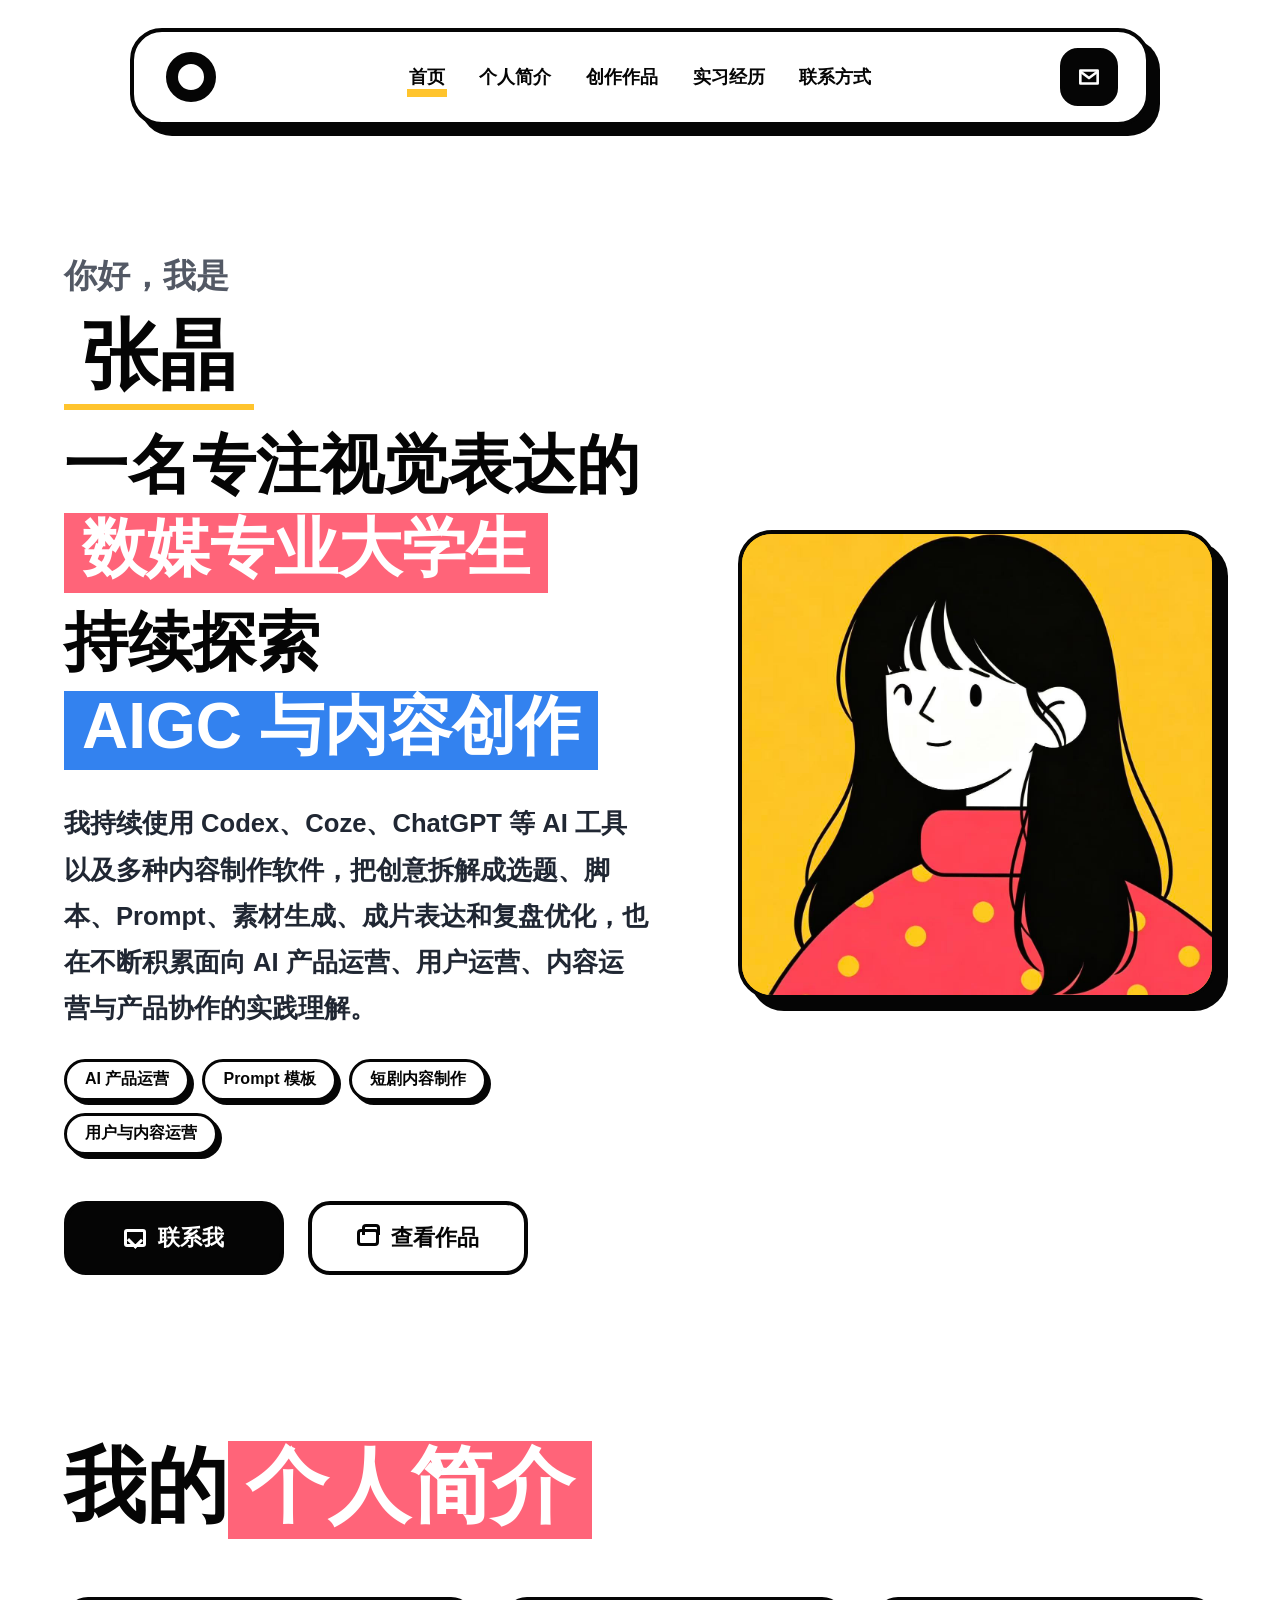
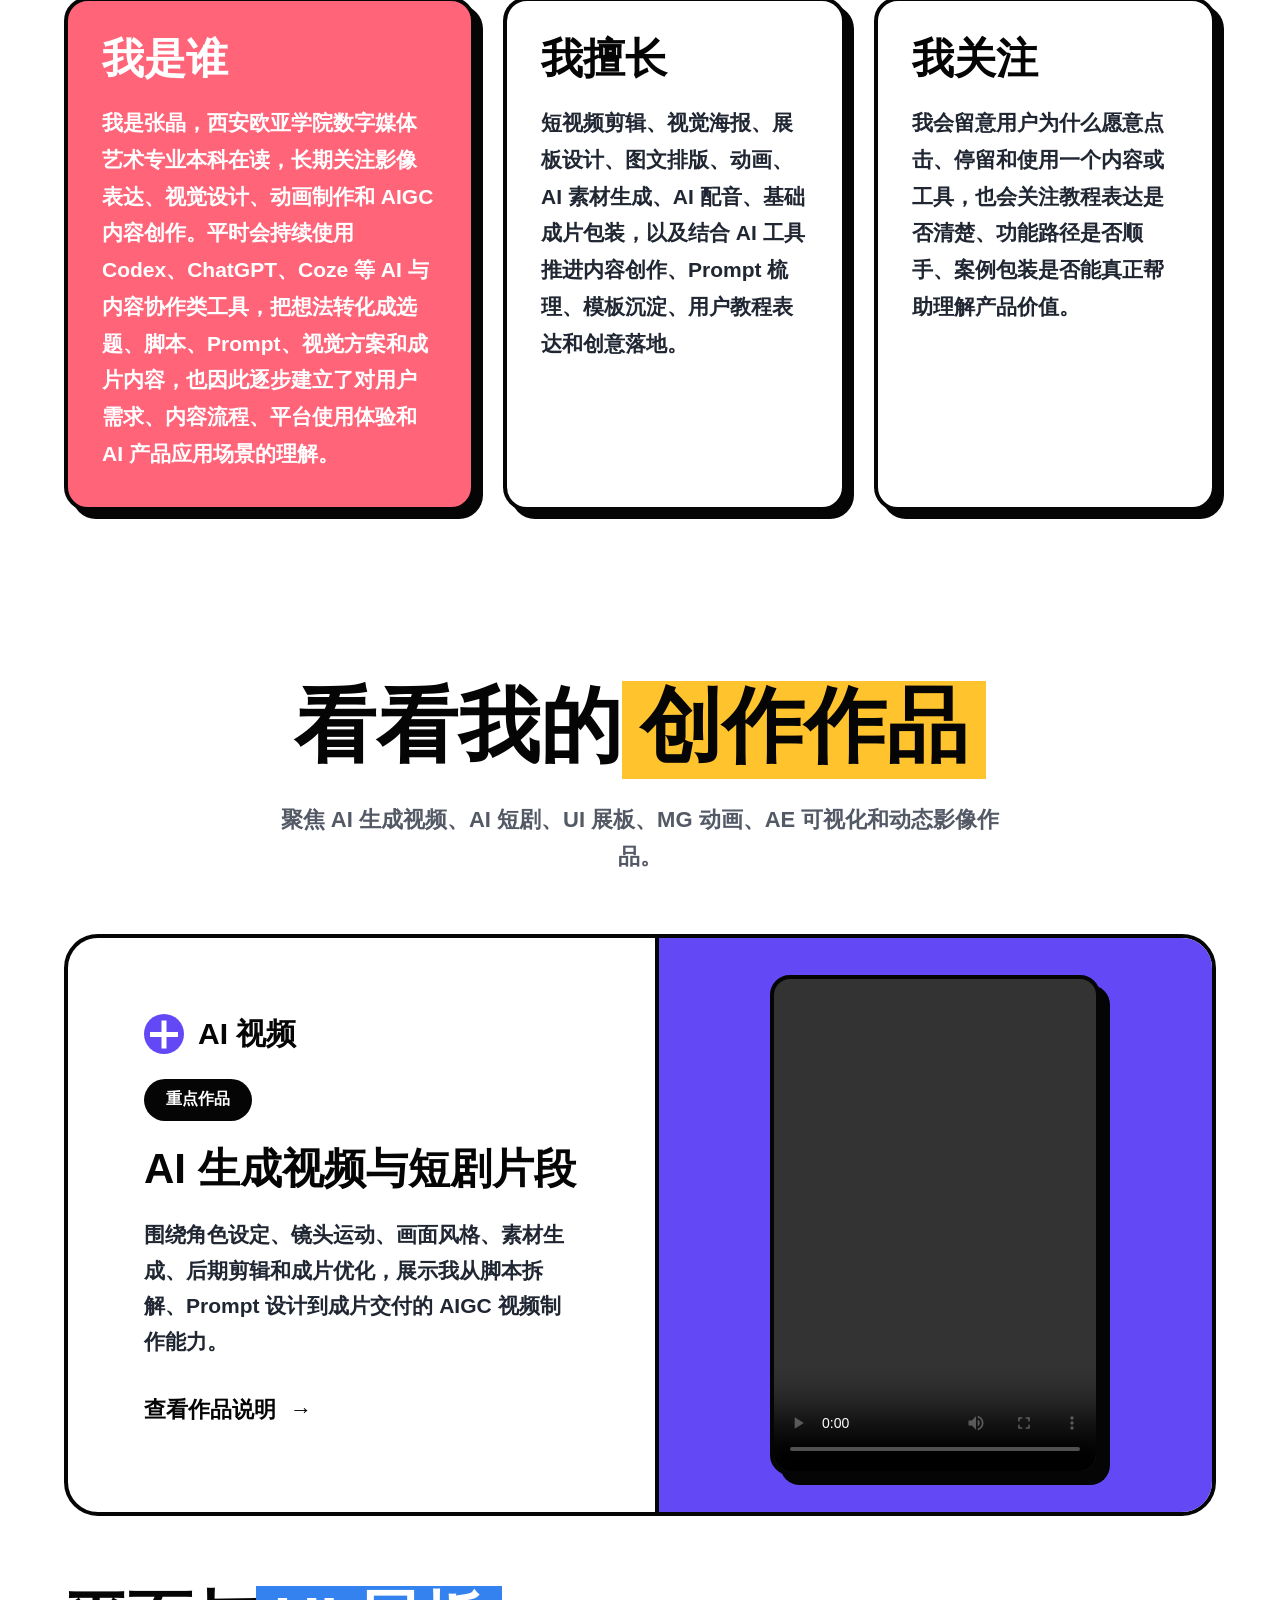
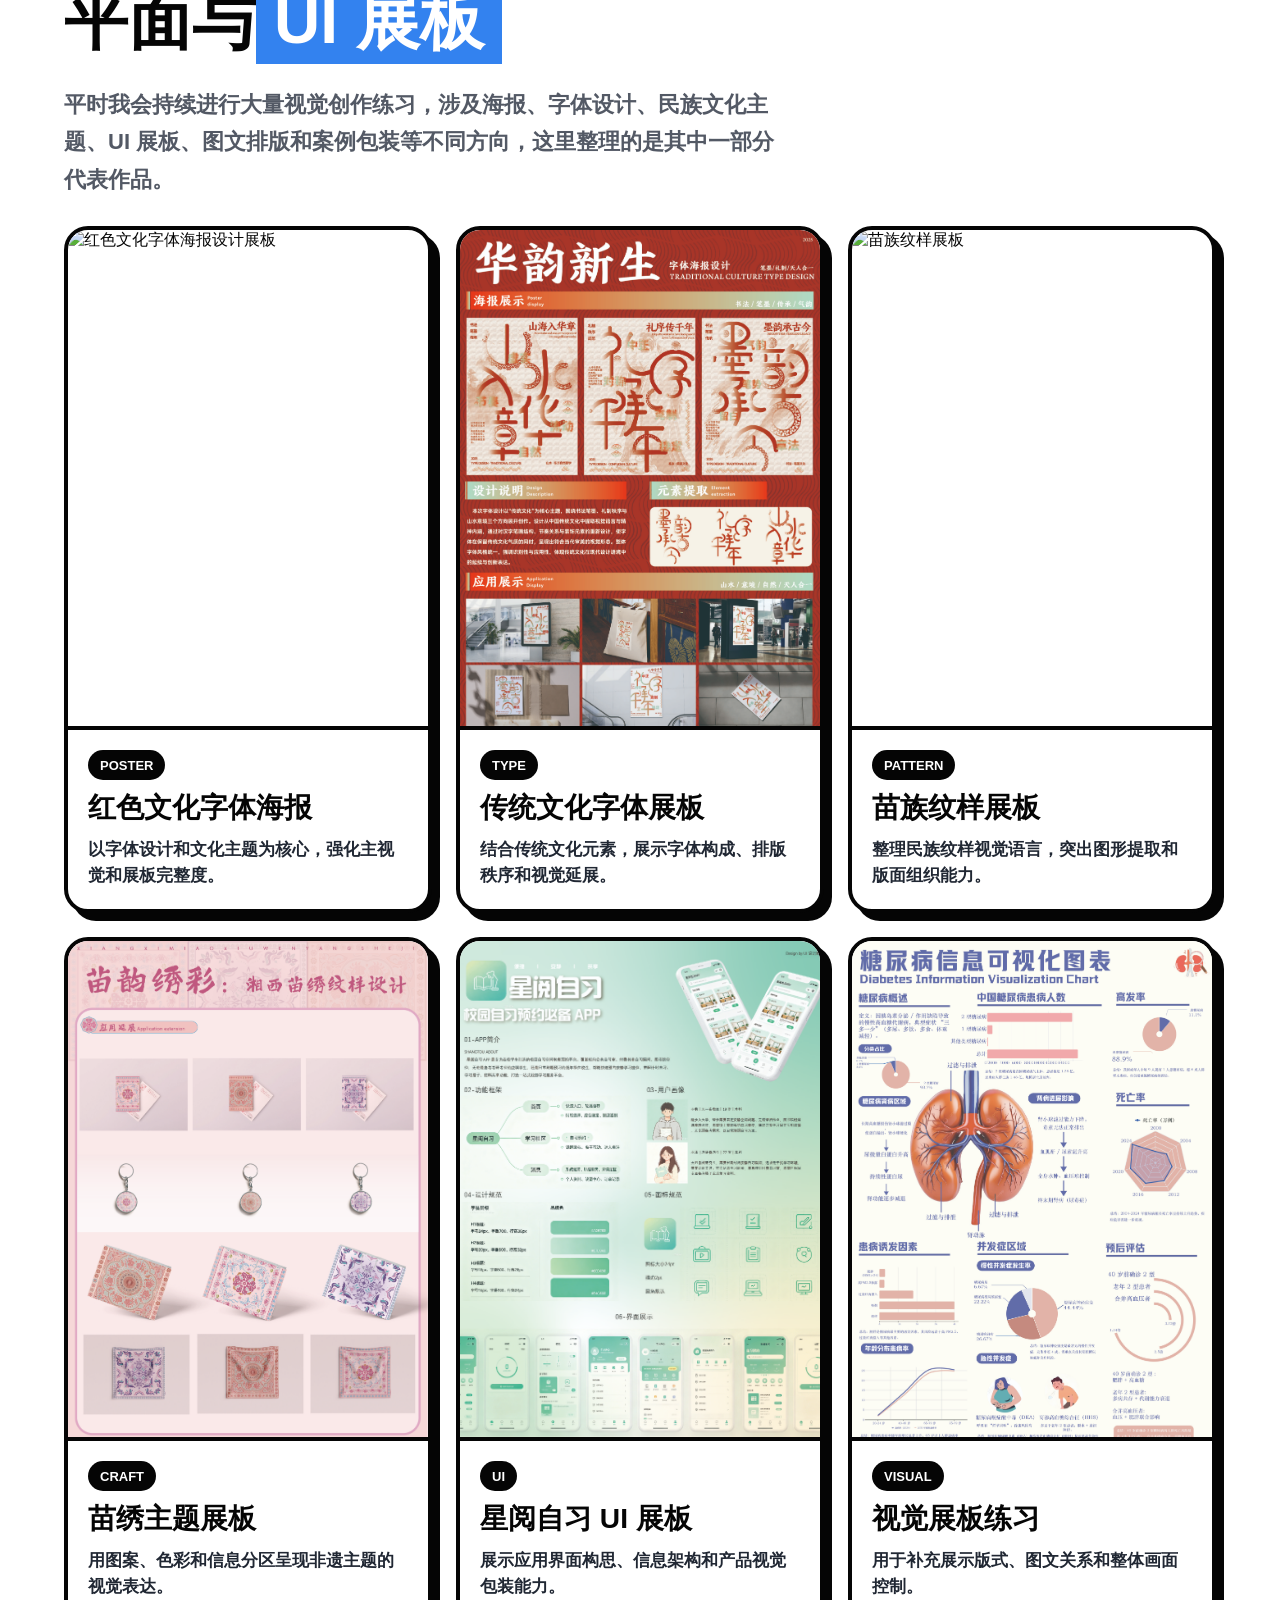
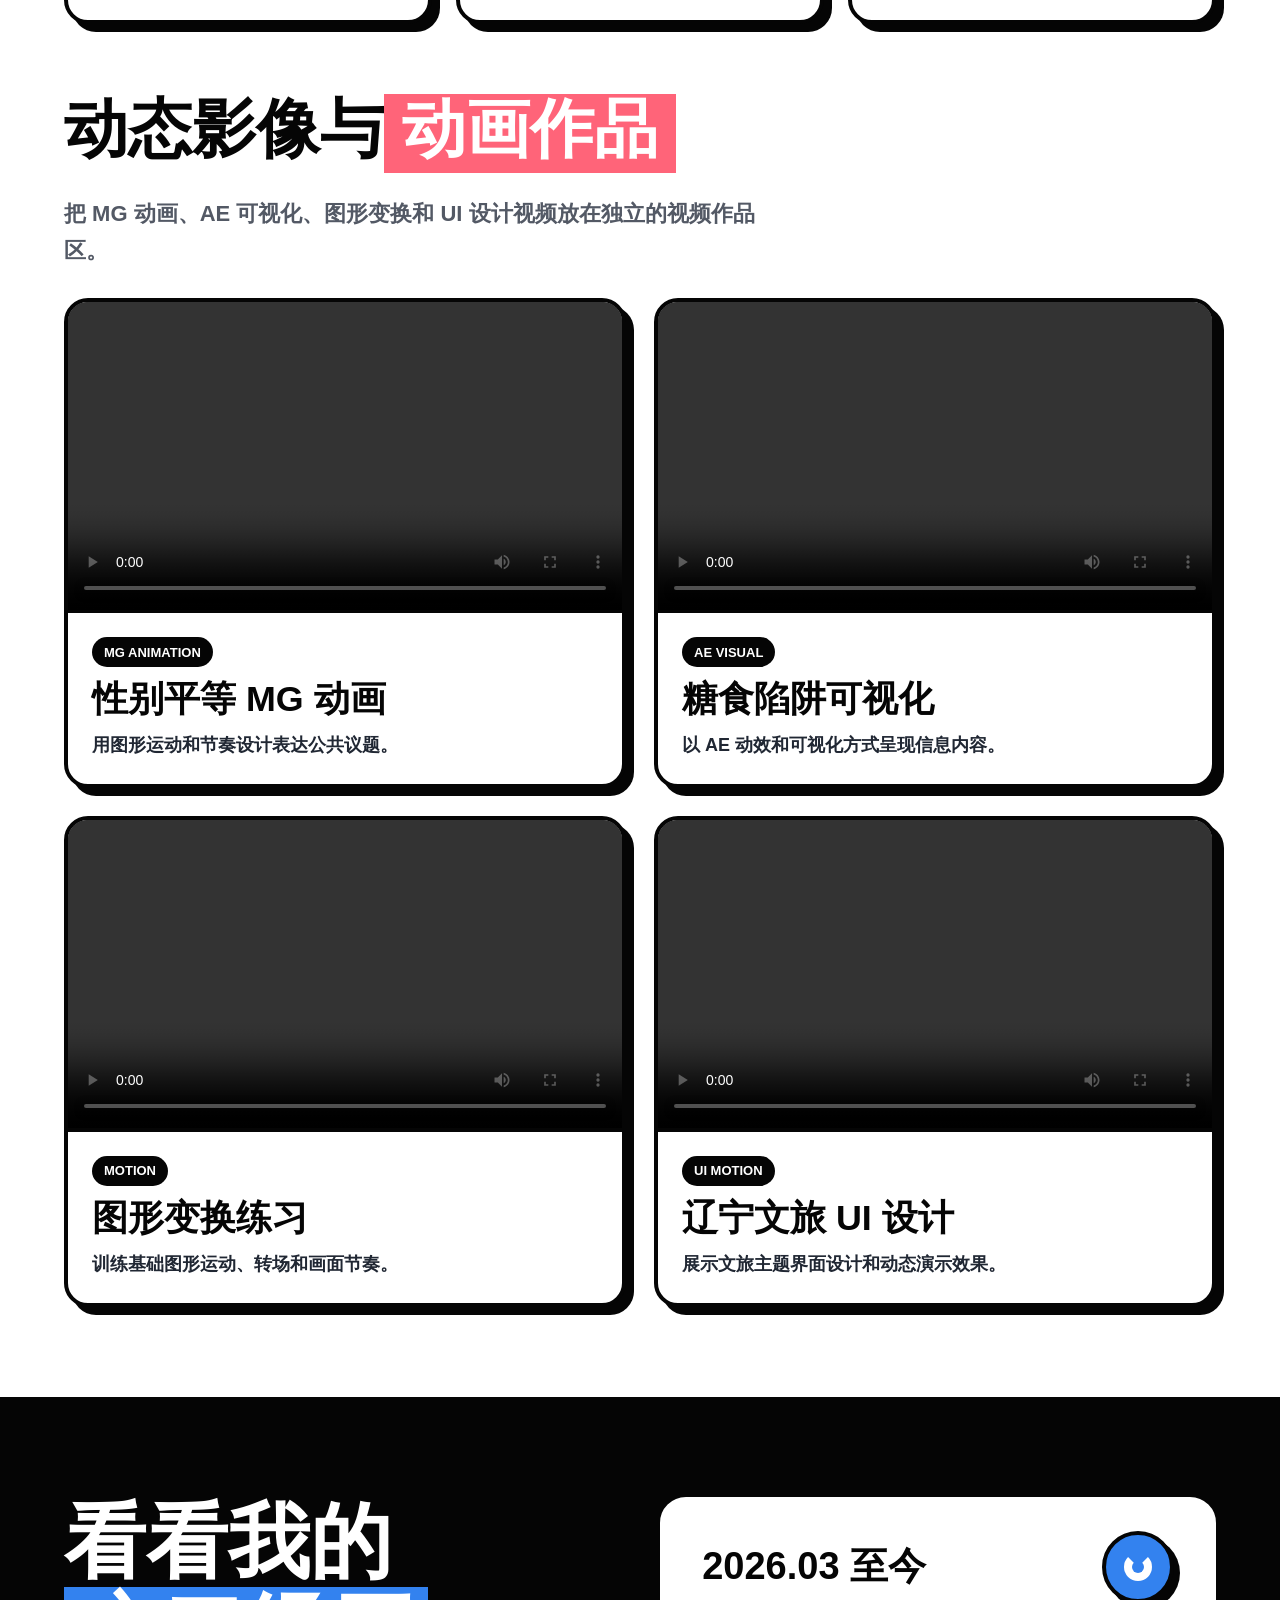
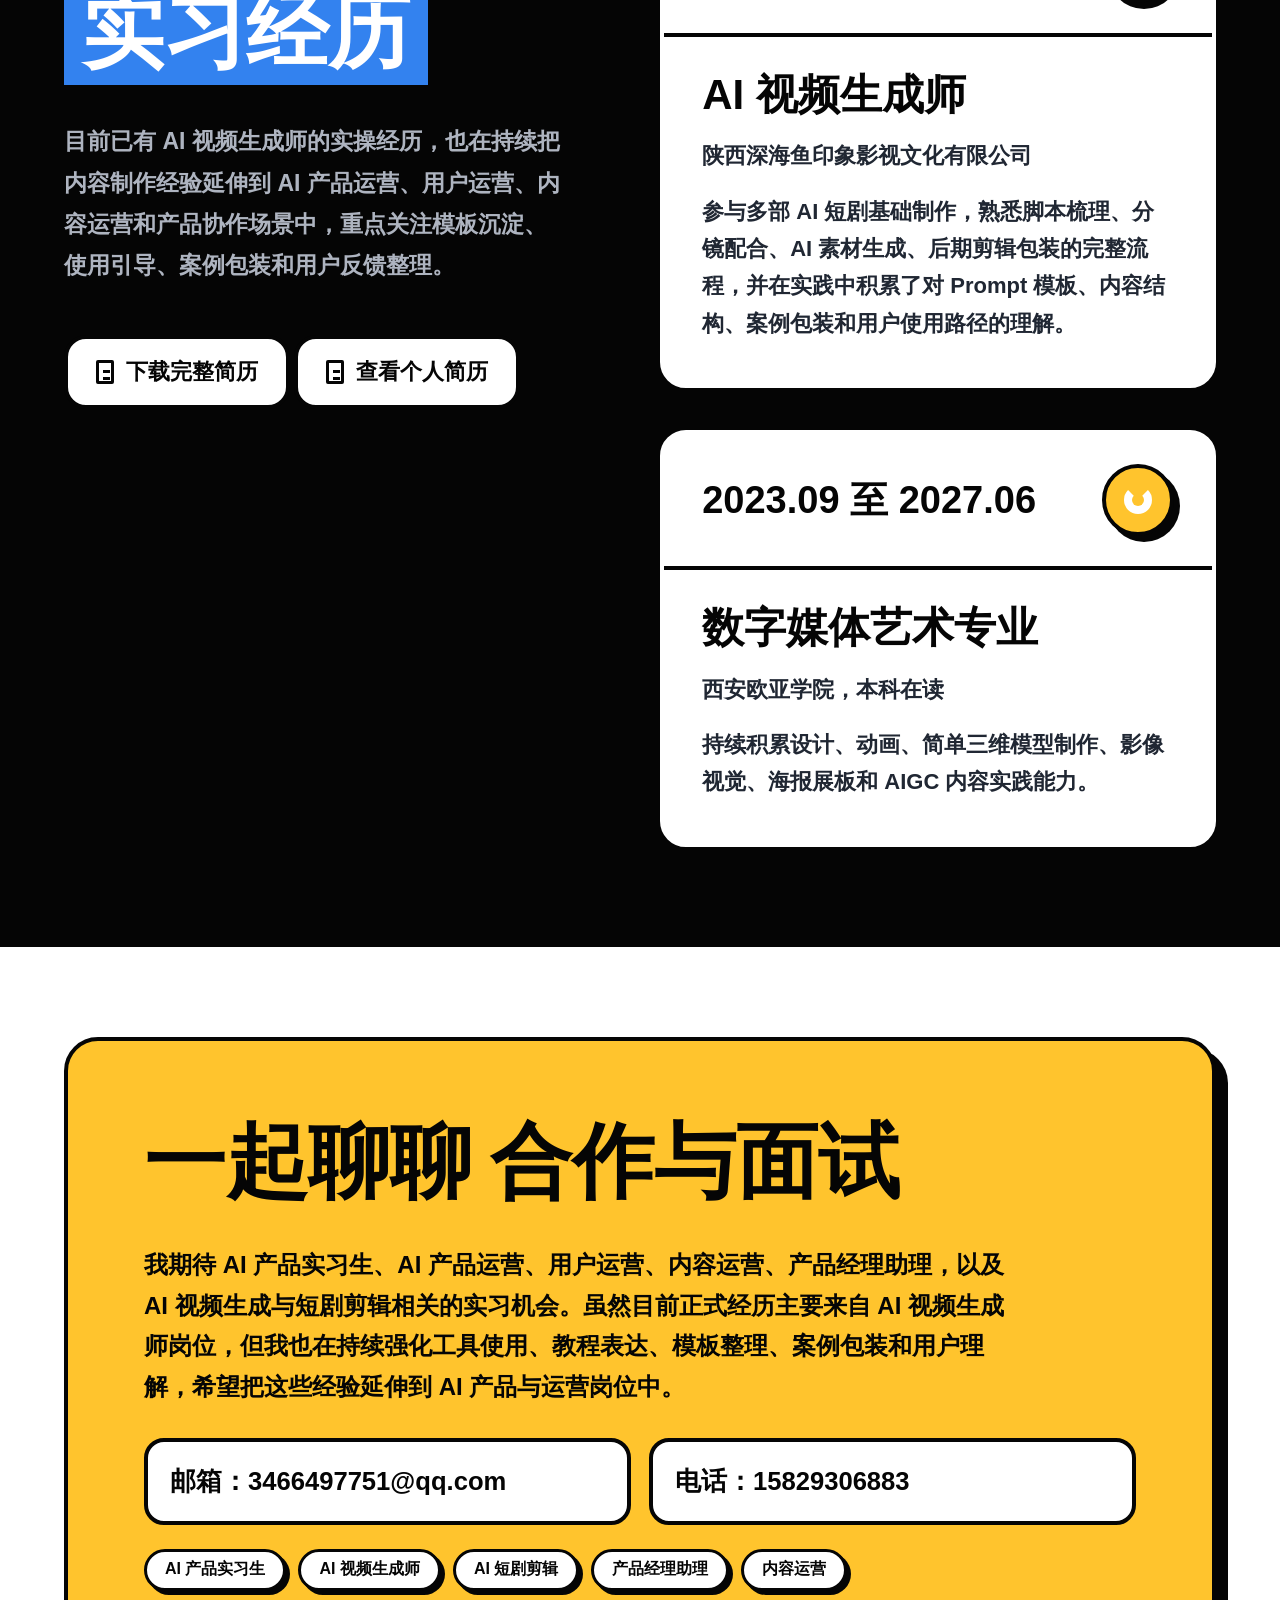
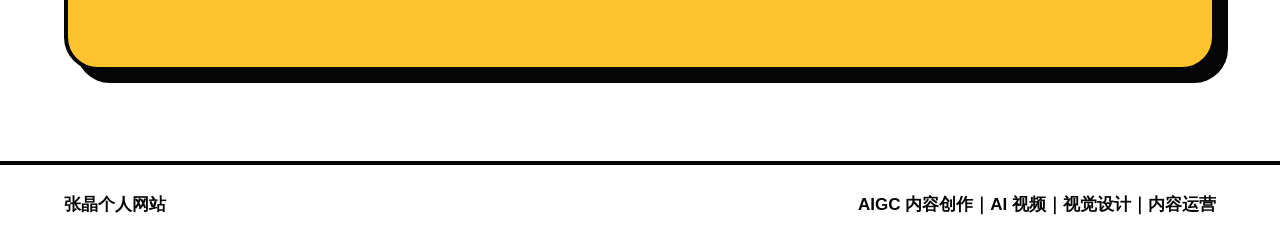
==== index.html @ 4cde595c "Update index.html" ====
<!doctype html>
<html lang="zh-CN">
  <head>
    <meta charset="utf-8">
    <meta name="viewport" content="width=device-width, initial-scale=1">
    <title>张晶｜AI 产品运营与 AIGC 内容作品集</title>
    <meta name="description" content="张晶的 AI 产品运营、AIGC 内容创作、AI 视频生成、视觉设计与实习求职个人网站。">
    <link rel="stylesheet" href="styles.css">
  </head>
  <body>
    <header class="site-header" aria-label="网站导航">
      <a class="logo" href="#home" aria-label="回到首页">
        <span class="logo-ring"></span>
      </a>
      <nav class="nav-links" aria-label="主导航">
        <a class="nav-link is-active" href="#home">首页</a>
        <a class="nav-link" href="#about">个人简介</a>
        <a class="nav-link" href="#works">创作作品</a>
        <a class="nav-link" href="#experience">实习经历</a>
        <a class="nav-link" href="#contact">联系方式</a>
      </nav>
      <a class="nav-mail" href="mailto:3466497751@qq.com" aria-label="发送邮件">
        <svg viewBox="0 0 24 24" aria-hidden="true">
          <path d="M4 6h16v12H4z"></path>
          <path d="m4 7 8 6 8-6"></path>
        </svg>
      </a>
    </header>

    <main>
      <section id="home" class="hero section-anchor" aria-labelledby="hero-title">
        <div class="hero-copy">
          <p class="top-note">你好，我是</p>
          <p class="hero-name">张晶</p>
          <h1 id="hero-title">
            <span class="hero-title-line">
              <span>一名专注视觉表达的</span>
              <mark class="mark-pink">数媒专业大学生</mark>
            </span>
            <span class="hero-title-line">
              <span>持续探索</span>
              <mark class="mark-blue">AIGC 与内容创作</mark>
            </span>
          </h1>
          <p class="hero-text">我持续使用 Codex、Coze、ChatGPT 等 AI 工具以及多种内容制作软件，把创意拆解成选题、脚本、Prompt、素材生成、成片表达和复盘优化，也在不断积累面向 AI 产品运营、用户运营、内容运营与产品协作的实践理解。</p>
          <ul class="hero-tags" aria-label="能力标签">
            <li>AI 产品运营</li>
            <li>Prompt 模板</li>
            <li>短剧内容制作</li>
            <li>用户与内容运营</li>
          </ul>
          <div class="hero-actions">
            <a class="btn btn-dark" href="#contact">
              <span class="icon-mail"></span>
              联系我
            </a>
            <a class="btn btn-light" href="#works">
              <span class="icon-folder"></span>
              查看作品
            </a>
          </div>
        </div>
        <div class="hero-art" aria-hidden="true">
          <div class="portrait-card">
            <img src="assets/个人头像.jpg" alt="张晶的个人头像">
          </div>
        </div>
      </section>

      <section id="about" class="about section-anchor" aria-labelledby="about-title">
        <div class="section-title">
          <h2 id="about-title">我的<mark class="mark-pink">个人简介</mark></h2>
        </div>
        <div class="about-grid">
          <article class="about-card intro-card">
            <h3>我是谁</h3>
            <p>我是张晶，西安欧亚学院数字媒体艺术专业本科在读，长期关注影像表达、视觉设计、动画制作和 AIGC 内容创作。平时会持续使用 Codex、ChatGPT、Coze 等 AI 与内容协作类工具，把想法转化成选题、脚本、Prompt、视觉方案和成片内容，也因此逐步建立了对用户需求、内容流程、平台使用体验和 AI 产品应用场景的理解。</p>
          </article>
          <article class="about-card">
            <h3>我擅长</h3>
            <p>短视频剪辑、视觉海报、展板设计、图文排版、动画、AI 素材生成、AI 配音、基础成片包装，以及结合 AI 工具推进内容创作、Prompt 梳理、模板沉淀、用户教程表达和创意落地。</p>
          </article>
          <article class="about-card">
            <h3>我关注</h3>
            <p>我会留意用户为什么愿意点击、停留和使用一个内容或工具，也会关注教程表达是否清楚、功能路径是否顺手、案例包装是否能真正帮助理解产品价值。</p>
          </article>
        </div>
      </section>

      <section id="works" class="works section-anchor" aria-labelledby="works-title">
        <div class="section-title centered">
          <h2 id="works-title">看看我的<mark class="mark-yellow">创作作品</mark></h2>
          <p>聚焦 AI 生成视频、AI 短剧、UI 展板、MG 动画、AE 可视化和动态影像作品。</p>
        </div>

        <div class="work-showcase">
          <article class="case-card case-purple" data-kind="ai-video">
            <div class="case-info">
              <div class="case-kicker">
                <span class="round-icon cross"></span>
                <strong>AI 视频</strong>
              </div>
              <span class="pill">重点作品</span>
              <h3>AI 生成视频与短剧片段</h3>
              <p>围绕角色设定、镜头运动、画面风格、素材生成、后期剪辑和成片优化，展示我从脚本拆解、Prompt 设计到成片交付的 AIGC 视频制作能力。</p>
              <button class="text-action" type="button" data-open="ai-video">查看作品说明</button>
            </div>
            <div class="case-visual">
              <div class="video-stack video-stack-single" aria-label="AI 生成视频作品">
                <div class="video-stage">
                  <video class="work-video video-portrait is-active" controls preload="metadata" data-title="AI 短剧">
                    <source src="assets/ai短剧.mp4" type="video/mp4">
                    你的浏览器暂时无法播放这个视频。
                  </video>
                </div>
              </div>
            </div>
          </article>
        </div>

        <div class="portfolio-section">
          <div class="section-title compact">
            <h2>平面与<mark class="mark-blue">UI 展板</mark></h2>
            <p>平时我会持续进行大量视觉创作练习，涉及海报、字体设计、民族文化主题、UI 展板、图文排版和案例包装等不同方向，这里整理的是其中一部分代表作品。</p>
          </div>
        </div>

        <div class="asset-gallery asset-gallery-large" aria-label="平面与 UI 展板作品">
          <article class="asset-card asset-card-featured">
            <img src="assets/红色文化2字体海报设计展板_画板 1.png" alt="红色文化字体海报设计展板">
            <div>
              <span>Poster</span>
              <h3>红色文化字体海报</h3>
              <p>以字体设计和文化主题为核心，强化主视觉和展板完整度。</p>
            </div>
          </article>
          <article class="asset-card">
            <img src="assets/传统文化2字体展板_画板 1.jpg" alt="传统文化字体展板">
            <div>
              <span>Type</span>
              <h3>传统文化字体展板</h3>
              <p>结合传统文化元素，展示字体构成、排版秩序和视觉延展。</p>
            </div>
          </article>
          <article class="asset-card">
            <img src="assets/苗族纹样展板_画板 1.jpg" alt="苗族纹样展板">
            <div>
              <span>Pattern</span>
              <h3>苗族纹样展板</h3>
              <p>整理民族纹样视觉语言，突出图形提取和版面组织能力。</p>
            </div>
          </article>
          <article class="asset-card">
            <img src="assets/苗绣展板2_画板 1.jpg" alt="苗绣展板作品">
            <div>
              <span>Craft</span>
              <h3>苗绣主题展板</h3>
              <p>用图案、色彩和信息分区呈现非遗主题的视觉表达。</p>
            </div>
          </article>
          <article class="asset-card">
            <img src="assets/星阅自习ui展板_画板 1.jpg" alt="星阅自习 UI 展板">
            <div>
              <span>UI</span>
              <h3>星阅自习 UI 展板</h3>
              <p>展示应用界面构思、信息架构和产品视觉包装能力。</p>
            </div>
          </article>
          <article class="asset-card">
            <img src="assets/111_画板 1.jpg" alt="视觉展板作品">
            <div>
              <span>Visual</span>
              <h3>视觉展板练习</h3>
              <p>用于补充展示版式、图文关系和整体画面控制。</p>
            </div>
          </article>
        </div>

        <div class="portfolio-section">
          <div class="section-title compact">
            <h2>动态影像与<mark class="mark-pink">动画作品</mark></h2>
            <p>把 MG 动画、AE 可视化、图形变换和 UI 设计视频放在独立的视频作品区。</p>
          </div>
        </div>

        <div class="motion-grid" aria-label="动态影像与动画作品">
          <article class="motion-card">
            <video controls preload="metadata">
              <source src="assets/性别平等MG动画.mp4" type="video/mp4">
              你的浏览器暂时无法播放这个视频。
            </video>
            <div>
              <span>MG Animation</span>
              <h3>性别平等 MG 动画</h3>
              <p>用图形运动和节奏设计表达公共议题。</p>
            </div>
          </article>
          <article class="motion-card">
            <video controls preload="metadata">
              <source src="assets/糖食陷阱 可视化ae 成片.mp4" type="video/mp4">
              你的浏览器暂时无法播放这个视频。
            </video>
            <div>
              <span>AE Visual</span>
              <h3>糖食陷阱可视化</h3>
              <p>以 AE 动效和可视化方式呈现信息内容。</p>
            </div>
          </article>
          <article class="motion-card">
            <video controls preload="metadata">
              <source src="assets/图形变换4.0.mp4" type="video/mp4">
              你的浏览器暂时无法播放这个视频。
            </video>
            <div>
              <span>Motion</span>
              <h3>图形变换练习</h3>
              <p>训练基础图形运动、转场和画面节奏。</p>
            </div>
          </article>
          <article class="motion-card">
            <video controls preload="metadata">
              <source src="assets/辽宁文旅UI设计.mp4" type="video/mp4">
              你的浏览器暂时无法播放这个视频。
            </video>
            <div>
              <span>UI Motion</span>
              <h3>辽宁文旅 UI 设计</h3>
              <p>展示文旅主题界面设计和动态演示效果。</p>
            </div>
          </article>
        </div>
      </section>

      <section id="experience" class="experience section-anchor" aria-labelledby="experience-title">
        <div class="experience-copy">
          <h2 id="experience-title">看看我的<mark class="mark-blue">实习经历</mark></h2>
          <p>目前已有 AI 视频生成师的实操经历，也在持续把内容制作经验延伸到 AI 产品运营、用户运营、内容运营和产品协作场景中，重点关注模板沉淀、使用引导、案例包装和用户反馈整理。</p>
          <div class="resume-actions">
            <a class="resume-btn" href="assets/zhang-jing-resume-2026.pdf" download>
              <span class="icon-doc"></span>
              下载完整简历
            </a>
            <a class="resume-btn resume-view-btn" href="assets/zhang-jing-resume-2026.pdf" target="_blank" rel="noreferrer">
              <span class="icon-doc"></span>
              查看个人简历
            </a>
          </div>
        </div>
        <div class="experience-list">
          <article class="experience-card">
            <div class="exp-head">
              <time>2026.03 至今</time>
              <span class="exp-icon blue"></span>
            </div>
            <div class="exp-body">
              <h3>AI 视频生成师</h3>
              <p>陕西深海鱼印象影视文化有限公司</p>
              <p>参与多部 AI 短剧基础制作，熟悉脚本梳理、分镜配合、AI 素材生成、后期剪辑包装的完整流程，并在实践中积累了对 Prompt 模板、内容结构、案例包装和用户使用路径的理解。</p>
            </div>
          </article>
          <article class="experience-card">
            <div class="exp-head">
              <time>2023.09 至 2027.06</time>
              <span class="exp-icon yellow"></span>
            </div>
            <div class="exp-body">
              <h3>数字媒体艺术专业</h3>
              <p>西安欧亚学院，本科在读</p>
              <p>持续积累设计、动画、简单三维模型制作、影像视觉、海报展板和 AIGC 内容实践能力。</p>
            </div>
          </article>
        </div>
      </section>

      <section id="contact" class="contact section-anchor" aria-labelledby="contact-title">
        <div class="contact-panel">
          <h2 id="contact-title">一起聊聊<mark class="mark-yellow">合作与面试</mark></h2>
          <p>我期待 AI 产品实习生、AI 产品运营、用户运营、内容运营、产品经理助理，以及 AI 视频生成与短剧剪辑相关的实习机会。虽然目前正式经历主要来自 AI 视频生成师岗位，但我也在持续强化工具使用、教程表达、模板整理、案例包装和用户理解，希望把这些经验延伸到 AI 产品与运营岗位中。</p>
          <div class="contact-grid">
            <a href="mailto:3466497751@qq.com">邮箱：3466497751@qq.com</a>
            <a href="tel:15829306883">电话：15829306883</a>
          </div>
          <div class="contact-tags" aria-label="求职方向">
            <span>AI 产品实习生</span>
            <span>AI 视频生成师</span>
            <span>AI 短剧剪辑</span>
            <span>产品经理助理</span>
            <span>内容运营</span>
          </div>
        </div>
      </section>
    </main>

    <dialog class="work-dialog" aria-labelledby="dialog-title">
      <button class="dialog-close" type="button" aria-label="关闭弹窗">×</button>
      <h3 id="dialog-title">作品说明</h3>
      <p id="dialog-text"></p>
    </dialog>

    <footer class="site-footer">
      <span>张晶个人网站</span>
      <span>AIGC 内容创作｜AI 视频｜视觉设计｜内容运营</span>
    </footer>

    <script src="script.js"></script>
  </body>
</html>
---- styles.css ----
:root {
  --bg: #ffffff;
  --black: #050505;
  --muted: #535965;
  --pink: #ff6479;
  --blue: #3382ef;
  --purple: #6349f6;
  --yellow: #ffc42d;
  --green: #39d98a;
  --card: #fbfbfb;
  --radius-xl: 34px;
  --radius-lg: 24px;
  --border: 4px solid var(--black);
  --shadow: 12px 12px 0 var(--black);
}

* {
  box-sizing: border-box;
}

html {
  scroll-behavior: smooth;
}

body {
  margin: 0;
  background: var(--bg);
  color: var(--black);
  font-family: "Arial", "PingFang SC", "Microsoft YaHei", sans-serif;
  letter-spacing: 0;
}

body.menu-open {
  overflow: hidden;
}

a {
  color: inherit;
  text-decoration: none;
}

button {
  color: inherit;
  font: inherit;
}

.section-anchor {
  scroll-margin-top: 130px;
}

.site-header {
  position: sticky;
  top: 28px;
  z-index: 50;
  display: flex;
  align-items: center;
  justify-content: space-between;
  width: min(100% - 32px, 1020px);
  min-height: 86px;
  margin: 28px auto 0;
  padding: 16px 28px;
  border: var(--border);
  border-radius: 32px;
  background: #fff;
  box-shadow: 10px 10px 0 var(--black);
}

.logo {
  display: grid;
  width: 58px;
  height: 58px;
  place-items: center;
}

.logo-ring {
  width: 50px;
  height: 50px;
  border: 12px solid var(--black);
  border-radius: 50%;
  transition: transform 220ms ease;
}

.logo:hover .logo-ring {
  transform: rotate(22deg) scale(1.05);
}

.nav-links {
  display: flex;
  align-items: center;
  gap: clamp(14px, 2.4vw, 32px);
  font-size: 18px;
  font-weight: 900;
}

.nav-link {
  position: relative;
  padding: 8px 2px;
}

.nav-link::after {
  position: absolute;
  right: 0;
  bottom: 0;
  left: 0;
  height: 8px;
  z-index: -1;
  content: "";
  background: var(--yellow);
  transform: scaleX(0);
  transform-origin: left;
  transition: transform 180ms ease;
}

.nav-link:hover::after,
.nav-link.is-active::after {
  transform: scaleX(1);
}

.nav-mail {
  display: grid;
  width: 58px;
  height: 58px;
  place-items: center;
  border: var(--border);
  border-radius: 18px;
  background: var(--black);
  transition: transform 180ms ease, box-shadow 180ms ease;
}

.nav-mail:hover {
  transform: translate(-3px, -3px);
  box-shadow: 6px 6px 0 var(--yellow);
}

.nav-mail svg {
  width: 26px;
  height: 26px;
  fill: none;
  stroke: #fff;
  stroke-width: 2.4;
  stroke-linejoin: round;
}

.hero {
  display: grid;
  min-height: calc(100svh - 142px);
  grid-template-columns: minmax(0, 1.1fr) minmax(320px, 0.9fr);
  align-items: center;
  gap: clamp(32px, 7vw, 96px);
  padding: clamp(74px, 10vw, 150px) clamp(24px, 5vw, 72px) 76px;
}

.top-note {
  margin: 0 0 14px;
  color: var(--muted);
  font-size: clamp(22px, 2.6vw, 34px);
  font-weight: 900;
}

.hero-name {
  display: inline-flex;
  align-items: center;
  margin: 0 0 20px;
  padding: 4px 18px 10px;
  border-bottom: 6px solid var(--yellow);
  color: var(--black);
  font-size: clamp(40px, 6vw, 82px);
  font-weight: 900;
  line-height: 1;
}

h1,
h2,
h3,
p {
  overflow-wrap: anywhere;
}

h1 {
  display: flex;
  flex-direction: column;
  align-items: flex-start;
  gap: 14px;
  margin: 0;
  font-size: clamp(38px, 5vw, 72px);
  line-height: 1.12;
  letter-spacing: 0;
}

.hero-title-line {
  display: flex;
  flex-wrap: wrap;
  align-items: baseline;
  gap: 12px 16px;
}

h2 {
  margin: 0;
  font-size: clamp(42px, 6.4vw, 88px);
  line-height: 1.1;
  letter-spacing: 0;
}

h3 {
  margin: 0;
  font-size: clamp(26px, 3.4vw, 42px);
  line-height: 1.15;
  letter-spacing: 0;
}

mark {
  display: inline-block;
  padding: 0 18px 8px;
  color: #fff;
}

.mark-pink {
  background: var(--pink);
}

.mark-blue {
  background: var(--blue);
}

.mark-yellow {
  background: var(--yellow);
  color: var(--black);
}

.hero-text {
  max-width: 760px;
  margin: 30px 0 0;
  color: #202733;
  font-size: clamp(19px, 2vw, 28px);
  font-weight: 700;
  line-height: 1.8;
}

.hero-tags,
.contact-tags {
  display: flex;
  flex-wrap: wrap;
  gap: 12px;
  margin: 28px 0 0;
  padding: 0;
  list-style: none;
}

.hero-tags li,
.contact-tags span {
  display: inline-flex;
  min-height: 42px;
  align-items: center;
  padding: 0 18px;
  border: 3px solid var(--black);
  border-radius: 999px;
  background: #fff;
  font-size: 16px;
  font-weight: 900;
  box-shadow: 4px 4px 0 var(--black);
}

.hero-actions {
  display: flex;
  flex-wrap: wrap;
  gap: 24px;
  margin-top: 46px;
}

.btn,
.resume-btn {
  display: inline-flex;
  min-width: 220px;
  min-height: 74px;
  align-items: center;
  justify-content: center;
  gap: 12px;
  padding: 0 28px;
  border: var(--border);
  border-radius: 22px;
  font-size: 22px;
  font-weight: 900;
  transition: transform 180ms ease, box-shadow 180ms ease, background 180ms ease;
}

.btn:hover,
.resume-btn:hover,
.text-action:hover {
  transform: translate(-4px, -4px);
  box-shadow: 8px 8px 0 var(--black);
}

.btn-dark {
  background: var(--black);
  color: #fff;
}

.btn-light,
.resume-btn {
  background: #fff;
}

.icon-mail,
.icon-folder,
.icon-doc {
  position: relative;
  width: 22px;
  height: 18px;
  border: 3px solid currentColor;
  border-radius: 3px;
}

.icon-mail::before {
  position: absolute;
  inset: 3px 2px auto;
  height: 8px;
  content: "";
  border-right: 3px solid currentColor;
  border-bottom: 3px solid currentColor;
  transform: rotate(45deg);
}

.icon-folder {
  height: 17px;
  border-radius: 4px;
}

.icon-folder::before {
  position: absolute;
  top: -8px;
  left: 2px;
  width: 12px;
  height: 8px;
  content: "";
  border: 3px solid currentColor;
  border-bottom: 0;
  border-radius: 4px 4px 0 0;
}

.icon-doc {
  width: 18px;
  height: 24px;
  border-radius: 2px;
}

.icon-doc::before,
.icon-doc::after {
  position: absolute;
  left: 4px;
  width: 7px;
  height: 3px;
  content: "";
  background: currentColor;
}

.icon-doc::before {
  top: 7px;
}

.icon-doc::after {
  top: 14px;
}

.hero-art {
  display: grid;
  justify-items: center;
}

.portrait-card {
  position: relative;
  width: min(100%, 620px);
  aspect-ratio: 1 / 0.98;
  border: var(--border);
  border-radius: 34px;
  background: var(--yellow);
  overflow: hidden;
  box-shadow: var(--shadow);
  transition: transform 240ms ease;
}

.portrait-card:hover {
  transform: rotate(-1.6deg) translateY(-6px);
}

.portrait-card img {
  width: 100%;
  height: 100%;
  object-fit: cover;
  transform: scale(1.02);
  transition: transform 240ms ease;
}

.portrait-card:hover img {
  transform: scale(1.06);
}

.face {
  position: absolute;
  top: 16%;
  left: 33%;
  width: 31%;
  height: 38%;
  border: var(--border);
  border-radius: 48% 48% 38% 38%;
  background: #fff;
  z-index: 4;
}

.hair-one,
.hair-two {
  position: absolute;
  display: block;
  background: var(--black);
}

.hair-one {
  top: -26%;
  left: -33%;
  width: 126%;
  height: 62%;
  border-radius: 68% 72% 18% 54%;
  transform: rotate(-6deg);
}

.hair-two {
  top: 8%;
  left: -40%;
  width: 80%;
  height: 38%;
  border-radius: 76% 8% 72% 20%;
  transform: rotate(10deg);
}

.eye {
  position: absolute;
  top: 46%;
  width: 26px;
  height: 26px;
  border: 4px solid var(--black);
  border-right: 0;
  border-bottom: 0;
  border-radius: 50%;
}

.eye-left {
  left: 22%;
}

.eye-right {
  right: 20%;
}

.smile {
  position: absolute;
  right: 20%;
  bottom: 22%;
  left: 20%;
  height: 40px;
  border: 4px solid var(--black);
  border-top: 0;
  border-radius: 0 0 70px 70px;
  background: var(--black);
}

.ear {
  position: absolute;
  right: -22%;
  top: 42%;
  width: 33%;
  height: 33%;
  border: var(--border);
  border-radius: 50%;
  background: #fff;
  z-index: -1;
}

.neck {
  position: absolute;
  top: 49%;
  left: 45%;
  width: 13%;
  height: 22%;
  border: var(--border);
  background: #fff;
  z-index: 2;
}

.body-shape {
  position: absolute;
  right: -10%;
  bottom: -28%;
  left: 5%;
  height: 55%;
  border: var(--border);
  border-radius: 54% 54% 0 0;
  background: #ff415d;
  overflow: hidden;
}

.body-shape span {
  position: absolute;
  width: 28px;
  height: 28px;
  border-radius: 50%;
  background: var(--yellow);
}

.body-shape span:nth-child(1) { top: 18%; left: 14%; }
.body-shape span:nth-child(2) { top: 35%; left: 30%; }
.body-shape span:nth-child(3) { top: 15%; left: 50%; }
.body-shape span:nth-child(4) { top: 30%; left: 70%; }
.body-shape span:nth-child(5) { top: 58%; left: 42%; }
.body-shape span:nth-child(6) { top: 55%; left: 82%; }

.works {
  padding: 80px clamp(24px, 5vw, 72px) 90px;
}

.section-title {
  max-width: 980px;
  margin-bottom: 58px;
}

.section-title.centered {
  margin-right: auto;
  margin-left: auto;
  text-align: center;
}

.section-title p {
  max-width: 720px;
  margin: 22px auto 0;
  color: var(--muted);
  font-size: 22px;
  font-weight: 700;
  line-height: 1.7;
}

.section-title.compact {
  margin: 70px 0 28px;
}

.section-title.compact h2 {
  font-size: clamp(34px, 5vw, 66px);
}

.section-title.compact p {
  margin-right: 0;
  margin-left: 0;
}

.work-showcase {
  display: grid;
  gap: 46px;
}

.asset-gallery {
  display: grid;
  grid-template-columns: repeat(4, minmax(0, 1fr));
  gap: 24px;
  margin-top: 46px;
}

.asset-gallery-large {
  grid-template-columns: repeat(3, minmax(0, 1fr));
  align-items: start;
  margin-top: 0;
}

.asset-card {
  overflow: hidden;
  border: var(--border);
  border-radius: 24px;
  background: #fff;
  box-shadow: 8px 8px 0 var(--black);
  transition: transform 180ms ease, box-shadow 180ms ease;
}

.asset-card:hover {
  transform: translateY(-6px);
  box-shadow: 12px 12px 0 var(--black);
}

.asset-card img {
  display: block;
  width: 100%;
  aspect-ratio: 1.18;
  border-bottom: var(--border);
  object-fit: cover;
}

.asset-gallery-large .asset-card img {
  aspect-ratio: 0.72;
  object-fit: cover;
  object-position: top center;
}

.asset-card-featured img {
  object-position: center center;
  background: transparent;
}

.asset-card div {
  padding: 20px;
}

.asset-card span {
  display: inline-flex;
  min-height: 30px;
  align-items: center;
  margin-bottom: 12px;
  padding: 0 12px;
  border-radius: 999px;
  background: var(--black);
  color: #fff;
  font-size: 13px;
  font-weight: 900;
  text-transform: uppercase;
}

.asset-card h3 {
  font-size: clamp(22px, 2.2vw, 30px);
}

.asset-card p {
  margin: 12px 0 0;
  color: #202733;
  font-size: 17px;
  font-weight: 800;
  line-height: 1.55;
}

.case-card {
  display: grid;
  min-height: 470px;
  grid-template-columns: minmax(320px, 1fr) minmax(320px, 0.95fr);
  overflow: hidden;
  border: var(--border);
  border-radius: var(--radius-xl);
  background: #fff;
  transition: transform 220ms ease, box-shadow 220ms ease;
}

.case-card:hover {
  transform: translateY(-8px);
  box-shadow: var(--shadow);
}

.case-info {
  display: flex;
  flex-direction: column;
  justify-content: center;
  align-items: flex-start;
  gap: 24px;
  padding: clamp(36px, 6vw, 76px);
}

.case-kicker {
  display: inline-flex;
  align-items: center;
  gap: 14px;
  font-size: 30px;
  font-weight: 900;
}

.round-icon {
  position: relative;
  display: inline-block;
  width: 40px;
  height: 40px;
  border-radius: 50%;
  background: var(--purple);
}

.round-icon.cross::before,
.round-icon.cross::after {
  position: absolute;
  top: 18px;
  left: 6px;
  width: 28px;
  height: 5px;
  content: "";
  background: #fff;
}

.round-icon.cross::after {
  transform: rotate(90deg);
}

.round-icon.dot {
  background: var(--blue);
  box-shadow: inset 0 0 0 11px #fff;
  border: 4px solid var(--black);
}

.round-icon.spark {
  background: var(--yellow);
  border: 4px solid var(--black);
}

.round-icon.spark::before,
.round-icon.spark::after {
  position: absolute;
  top: 15px;
  left: 7px;
  width: 20px;
  height: 5px;
  content: "";
  border-radius: 999px;
  background: var(--black);
}

.round-icon.spark::after {
  transform: rotate(90deg);
}

.pill {
  display: inline-flex;
  min-height: 42px;
  align-items: center;
  padding: 0 22px;
  border-radius: 999px;
  background: var(--black);
  color: #fff;
  font-size: 16px;
  font-weight: 900;
}

.case-info p {
  max-width: 680px;
  margin: 0;
  color: #202733;
  font-size: 21px;
  font-weight: 700;
  line-height: 1.7;
}

.text-action {
  display: inline-flex;
  min-height: 52px;
  align-items: center;
  padding: 0;
  border: 0;
  background: transparent;
  font-size: 22px;
  font-weight: 900;
  cursor: pointer;
}

.text-action::after {
  margin-left: 14px;
  content: "→";
  transition: transform 160ms ease;
}

.text-action:hover::after {
  transform: translateX(8px);
}

.case-visual {
  position: relative;
  display: grid;
  min-height: 470px;
  place-items: center;
  border-left: var(--border);
}

.case-purple .case-visual {
  background: var(--purple);
}

.case-blue .case-visual {
  background: var(--blue);
}

.case-yellow .case-visual {
  background: var(--yellow);
}

.video-stack {
  display: grid;
  width: min(92%, 620px);
  justify-items: center;
  gap: 18px;
}

.video-stack-compact {
  gap: 16px;
}

.video-stage {
  position: relative;
  width: min(78vw, 330px);
  height: min(72vh, 500px);
}

.work-video {
  position: absolute;
  inset: 0;
  width: 100%;
  height: 100%;
  border: var(--border);
  border-radius: 20px;
  background: var(--black);
  box-shadow: 10px 10px 0 var(--black);
  object-fit: contain;
  transition: transform 260ms ease, opacity 260ms ease, filter 260ms ease;
}

.video-portrait {
  aspect-ratio: 9 / 16;
}

.work-video.is-active {
  z-index: 3;
  opacity: 1;
  filter: saturate(1);
  transform: translate(0, 0) rotate(0deg) scale(1);
}

.work-video.is-next {
  z-index: 2;
  opacity: 0.68;
  filter: saturate(0.9);
  pointer-events: none;
  transform: translate(38px, 18px) rotate(5deg) scale(0.94);
}

.work-video.is-back {
  z-index: 1;
  opacity: 0.46;
  filter: saturate(0.72);
  pointer-events: none;
  transform: translate(-34px, 34px) rotate(-5deg) scale(0.88);
}

.video-controls {
  display: inline-flex;
  align-items: center;
  gap: 14px;
  padding: 10px 14px;
  border: var(--border);
  border-radius: 999px;
  background: #fff;
  box-shadow: 7px 7px 0 var(--black);
}

.video-arrow,
.video-dot {
  border: var(--border);
  background: #fff;
  cursor: pointer;
  transition: transform 160ms ease, background 160ms ease;
}

.video-arrow {
  display: grid;
  width: 42px;
  height: 42px;
  place-items: center;
  border-radius: 50%;
  font-size: 22px;
  font-weight: 900;
}

.video-dot {
  width: 18px;
  height: 18px;
  padding: 0;
  border-width: 3px;
  border-radius: 50%;
}

.video-arrow:hover,
.video-dot:hover,
.video-dot.is-active {
  background: var(--yellow);
  transform: translateY(-2px);
}

.video-dots {
  display: inline-flex;
  align-items: center;
  gap: 8px;
}

.laptop-art {
  position: relative;
  width: min(78%, 520px);
  height: 310px;
}

.screen {
  position: absolute;
  inset: 0 8% 42px;
  border: var(--border);
  border-radius: 18px;
  background: #fff;
  box-shadow: 10px 10px 0 var(--black);
}

.screen::before,
.screen::after {
  position: absolute;
  top: 0;
  bottom: 0;
  content: "";
  border-left: 4px solid var(--black);
}

.screen::before {
  left: 22%;
}

.screen::after {
  right: 22%;
}

.play-button {
  position: absolute;
  top: 24%;
  left: 34%;
  width: 34%;
  height: 42%;
  border: var(--border);
  border-radius: 16px;
  background: var(--purple);
}

.play-button::after {
  position: absolute;
  top: 50%;
  left: 50%;
  width: 0;
  height: 0;
  content: "";
  border-top: 28px solid transparent;
  border-bottom: 28px solid transparent;
  border-left: 42px solid #fff;
  transform: translate(-38%, -50%);
}

.side-lines,
.caption-lines {
  position: absolute;
  width: 17%;
}

.side-lines {
  top: 20%;
  left: 3%;
  height: 58%;
  background:
    radial-gradient(circle at 18px 18px, var(--purple) 0 12px, transparent 13px),
    linear-gradient(var(--black), var(--black)) 50px 15px / 44px 4px no-repeat,
    radial-gradient(circle at 18px 86px, #fff 0 12px, var(--black) 13px 16px, transparent 17px),
    linear-gradient(var(--black), var(--black)) 50px 84px / 38px 4px no-repeat,
    radial-gradient(circle at 18px 154px, #fff 0 12px, var(--black) 13px 16px, transparent 17px),
    linear-gradient(var(--black), var(--black)) 50px 152px / 34px 4px no-repeat;
}

.caption-lines {
  right: 3%;
  bottom: 17%;
  height: 68%;
  background:
    linear-gradient(var(--black), var(--black)) 0 18px / 90px 4px no-repeat,
    linear-gradient(var(--purple), var(--purple)) 0 48px / 58px 4px no-repeat,
    linear-gradient(var(--black), var(--black)) 0 78px / 76px 4px no-repeat,
    linear-gradient(var(--purple), var(--purple)) 0 108px / 66px 4px no-repeat,
    linear-gradient(var(--black), var(--black)) 0 138px / 88px 4px no-repeat;
}

.keyboard {
  position: absolute;
  right: 0;
  bottom: 0;
  left: 0;
  height: 48px;
  border: var(--border);
  border-radius: 0 0 16px 16px;
  background: #fff;
  box-shadow: 10px 10px 0 var(--black);
}

.keyboard::before {
  position: absolute;
  top: -4px;
  left: 42%;
  width: 16%;
  height: 20px;
  content: "";
  border: var(--border);
  border-top: 0;
  border-radius: 0 0 14px 14px;
  background: #fff;
}

.poster-wall {
  display: flex;
  align-items: center;
  justify-content: center;
  gap: 24px;
}

.real-posters {
  padding: 38px;
}

.poster {
  width: 28%;
  min-width: 120px;
  aspect-ratio: 0.68;
  border: var(--border);
  border-radius: 16px;
  background: #fff;
  box-shadow: 8px 8px 0 var(--black);
}

.real-posters .poster {
  height: min(58vh, 390px);
  object-fit: cover;
  object-position: top center;
  background: #fff;
}

.poster-one {
  transform: rotate(-8deg);
  background:
    linear-gradient(var(--pink), var(--pink)) 22px 28px / 58% 26px no-repeat,
    linear-gradient(var(--black), var(--black)) 22px 78px / 72% 10px no-repeat,
    linear-gradient(var(--yellow), var(--yellow)) 22px 112px / 62% 92px no-repeat,
    #fff;
}

.poster-two {
  transform: translateY(-24px);
  background:
    radial-gradient(circle at 55% 32%, var(--yellow) 0 42px, transparent 43px),
    linear-gradient(var(--black), var(--black)) 24px 178px / 70% 10px no-repeat,
    linear-gradient(var(--pink), var(--pink)) 24px 210px / 52% 28px no-repeat,
    #fff;
}

.poster-three {
  transform: rotate(8deg);
  background:
    linear-gradient(var(--yellow), var(--yellow)) 28px 32px / 46% 46px no-repeat,
    linear-gradient(var(--black), var(--black)) 28px 112px / 68% 10px no-repeat,
    linear-gradient(var(--pink), var(--pink)) 28px 150px / 72% 88px no-repeat,
    #fff;
}

.tool-board {
  grid-template-columns: repeat(3, minmax(70px, 120px));
  gap: 18px;
}

.tool-board span {
  display: block;
  aspect-ratio: 1;
  border: var(--border);
  border-radius: 18px;
  background: #fff;
  box-shadow: 7px 7px 0 var(--black);
}

.tool-board span:nth-child(1) { background: var(--pink); }
.tool-board span:nth-child(2) { background: #fff; }
.tool-board span:nth-child(3) { background: var(--green); }
.tool-board span:nth-child(4) { background: var(--blue); }
.tool-board span:nth-child(5) { background: #fff; grid-column: span 2; aspect-ratio: auto; min-height: 104px; }

.motion-grid {
  display: grid;
  grid-template-columns: repeat(2, minmax(0, 1fr));
  gap: 28px;
}

.motion-card {
  overflow: hidden;
  border: var(--border);
  border-radius: 24px;
  background: #fff;
  box-shadow: 8px 8px 0 var(--black);
  transition: transform 180ms ease, box-shadow 180ms ease;
}

.motion-card:hover {
  transform: translateY(-6px);
  box-shadow: 12px 12px 0 var(--black);
}

.motion-card video {
  display: block;
  width: 100%;
  aspect-ratio: 16 / 9;
  border-bottom: var(--border);
  background: var(--black);
  object-fit: contain;
}

.motion-card div {
  padding: 24px;
}

.motion-card span {
  display: inline-flex;
  min-height: 30px;
  align-items: center;
  margin-bottom: 12px;
  padding: 0 12px;
  border-radius: 999px;
  background: var(--black);
  color: #fff;
  font-size: 13px;
  font-weight: 900;
  text-transform: uppercase;
}

.motion-card h3 {
  font-size: clamp(24px, 2.8vw, 36px);
}

.motion-card p {
  margin: 12px 0 0;
  color: #202733;
  font-size: 18px;
  font-weight: 800;
  line-height: 1.55;
}

.about {
  padding: 90px clamp(24px, 5vw, 72px);
  background: #fff;
}

.about-grid {
  display: grid;
  grid-template-columns: 1.2fr 1fr 1fr;
  gap: 28px;
}

.about-card {
  min-height: 280px;
  padding: 34px;
  border: var(--border);
  border-radius: var(--radius-lg);
  background: #fff;
  box-shadow: 8px 8px 0 var(--black);
  transition: transform 180ms ease, background 180ms ease;
}

.about-card:hover {
  transform: translateY(-8px) rotate(-1deg);
  background: var(--yellow);
}

.about-card h3 {
  margin-bottom: 22px;
}

.about-card p {
  margin: 0;
  color: #202733;
  font-size: 21px;
  font-weight: 700;
  line-height: 1.75;
}

.intro-card {
  background: var(--pink);
  color: #fff;
}

.intro-card p {
  color: #fff;
}

.experience {
  display: grid;
  grid-template-columns: minmax(320px, 0.9fr) minmax(320px, 1fr);
  gap: clamp(34px, 8vw, 96px);
  padding: 100px clamp(24px, 5vw, 72px);
  background: var(--black);
  color: #fff;
}

.experience-copy {
  position: sticky;
  top: 150px;
  align-self: start;
}

.experience-copy p {
  max-width: 670px;
  margin: 36px 0 48px;
  color: #aeb4c0;
  font-size: 23px;
  font-weight: 700;
  line-height: 1.8;
}

.resume-btn {
  color: var(--black);
}

.experience-list {
  display: grid;
  gap: 42px;
}

.experience-card {
  overflow: hidden;
  border: var(--border);
  border-color: #fff;
  border-radius: 26px;
  background: #fff;
  color: var(--black);
}

.exp-head {
  display: flex;
  align-items: center;
  justify-content: space-between;
  min-height: 130px;
  padding: 30px 38px;
  border-bottom: var(--border);
}

.exp-head time {
  font-size: clamp(24px, 3vw, 38px);
  font-weight: 900;
}

.exp-icon {
  position: relative;
  width: 72px;
  height: 72px;
  border: var(--border);
  border-radius: 50%;
  box-shadow: 6px 6px 0 var(--black);
}

.exp-icon.blue {
  background: var(--blue);
}

.exp-icon.yellow {
  background: var(--yellow);
}

.exp-icon::after {
  position: absolute;
  inset: 18px;
  content: "";
  border: 8px solid #fff;
  border-top-color: transparent;
  border-radius: 50%;
}

.exp-body {
  padding: 34px 38px 42px;
}

.exp-body p {
  margin: 18px 0 0;
  color: #202733;
  font-size: 22px;
  font-weight: 700;
  line-height: 1.7;
}

.contact {
  padding: 90px clamp(24px, 5vw, 72px);
}

.contact-panel {
  padding: clamp(34px, 7vw, 76px);
  border: var(--border);
  border-radius: var(--radius-xl);
  background: var(--yellow);
  box-shadow: var(--shadow);
}

.contact-panel p {
  max-width: 880px;
  margin: 30px 0;
  font-size: 24px;
  font-weight: 800;
  line-height: 1.7;
}

.contact-grid {
  display: grid;
  grid-template-columns: repeat(2, minmax(0, 1fr));
  gap: 18px;
}

.contact-grid a {
  min-height: 78px;
  padding: 22px;
  border: var(--border);
  border-radius: 20px;
  background: #fff;
  font-size: clamp(18px, 2vw, 26px);
  font-weight: 900;
  transition: transform 180ms ease, box-shadow 180ms ease;
}

.contact-grid a:hover {
  transform: translate(-4px, -4px);
  box-shadow: 8px 8px 0 var(--black);
}

.contact-tags {
  margin-top: 24px;
}

.work-dialog {
  width: min(92vw, 720px);
  padding: 38px;
  border: var(--border);
  border-radius: 26px;
  box-shadow: var(--shadow);
}

.work-dialog::backdrop {
  background: rgba(0, 0, 0, 0.62);
}

.work-dialog h3 {
  margin-bottom: 20px;
}

.work-dialog p {
  margin: 0;
  color: #202733;
  font-size: 22px;
  font-weight: 700;
  line-height: 1.8;
}

.dialog-close {
  position: absolute;
  top: 18px;
  right: 18px;
  width: 46px;
  height: 46px;
  border: var(--border);
  border-radius: 14px;
  background: #fff;
  font-size: 28px;
  font-weight: 900;
  cursor: pointer;
}

.site-footer {
  display: flex;
  justify-content: space-between;
  gap: 20px;
  padding: 28px clamp(24px, 5vw, 72px);
  border-top: var(--border);
  font-size: 17px;
  font-weight: 900;
}

@media (max-width: 1100px) {
  .site-header {
    width: min(100% - 24px, 760px);
    flex-wrap: wrap;
    justify-content: center;
  }

  .nav-links {
    order: 3;
    width: 100%;
    justify-content: center;
    flex-wrap: wrap;
    padding-top: 8px;
  }

  .hero,
  .case-card,
  .asset-gallery,
  .asset-gallery-large,
  .motion-grid,
  .about-grid,
  .experience {
    grid-template-columns: 1fr;
  }

  .case-visual {
    border-top: var(--border);
    border-left: 0;
  }

  .experience-copy {
    position: static;
  }
}

@media (max-width: 700px) {
  :root {
    --border: 3px solid var(--black);
    --shadow: 8px 8px 0 var(--black);
  }

  .site-header {
    top: 12px;
    min-height: auto;
    margin-top: 12px;
    padding: 12px;
    border-radius: 24px;
  }

  .logo,
  .nav-mail {
    width: 48px;
    height: 48px;
  }

  .logo-ring {
    width: 42px;
    height: 42px;
    border-width: 10px;
  }

  .nav-links {
    gap: 10px 18px;
    font-size: 15px;
  }

  .hero {
    padding: 60px 18px 56px;
  }

  h1 {
    gap: 10px;
    font-size: clamp(34px, 9.6vw, 56px);
  }

  h2 {
    font-size: clamp(38px, 13vw, 62px);
  }

  .hero-name {
    margin-bottom: 16px;
    padding: 2px 12px 8px;
    border-bottom-width: 5px;
    font-size: clamp(36px, 12vw, 56px);
  }

  .hero-title-line {
    gap: 8px 10px;
  }

  mark {
    padding: 0 10px 6px;
  }

  .hero-text,
  .case-info p,
  .about-card p,
  .exp-body p,
  .contact-panel p,
  .work-dialog p {
    font-size: 18px;
  }

  .hero-actions,
  .hero-tags,
  .contact-grid {
    grid-template-columns: 1fr;
  }

  .hero-actions {
    display: grid;
  }

  .hero-tags,
  .contact-tags {
    display: grid;
  }

  .hero-tags li,
  .contact-tags span {
    justify-content: center;
    text-align: center;
  }

  .btn,
  .resume-btn {
    width: 100%;
    min-width: 0;
  }

  .portrait-card {
    border-radius: 24px;
  }

  .works,
  .about,
  .experience,
  .contact {
    padding-right: 18px;
    padding-left: 18px;
  }

  .case-card {
    min-height: auto;
    border-radius: 24px;
  }

  .case-info {
    padding: 30px 24px;
  }

  .case-visual {
    min-height: 340px;
  }

  .laptop-art {
    width: 86%;
    height: 230px;
  }

  .video-stack {
    width: 100%;
  }

  .video-stage {
    width: min(74vw, 260px);
    height: min(58vh, 410px);
  }

  .work-video.is-next {
    transform: translate(24px, 14px) rotate(5deg) scale(0.94);
  }

  .work-video.is-back {
    transform: translate(-22px, 26px) rotate(-5deg) scale(0.88);
  }

  .video-hint {
    font-size: 12px;
    text-align: center;
  }

  .poster {
    min-width: 82px;
  }

  .real-posters {
    padding: 24px 16px;
    gap: 14px;
  }

  .real-posters .poster {
    height: min(48vh, 300px);
  }

  .asset-gallery {
    gap: 18px;
    margin-top: 32px;
  }

  .asset-card img {
    aspect-ratio: 1.35;
  }

  .asset-gallery-large .asset-card img {
    aspect-ratio: 0.76;
  }

  .section-title.compact {
    margin-top: 48px;
  }

  .motion-grid {
    gap: 18px;
  }

  .tool-board {
    grid-template-columns: repeat(2, minmax(82px, 120px));
  }

  .tool-board span:nth-child(5) {
    grid-column: span 2;
  }

  .exp-head {
    min-height: 104px;
    padding: 24px;
  }

  .exp-icon {
    width: 56px;
    height: 56px;
  }

  .exp-body {
    padding: 24px;
  }

  .contact-grid {
    display: grid;
  }

  .site-footer {
    flex-direction: column;
  }
}
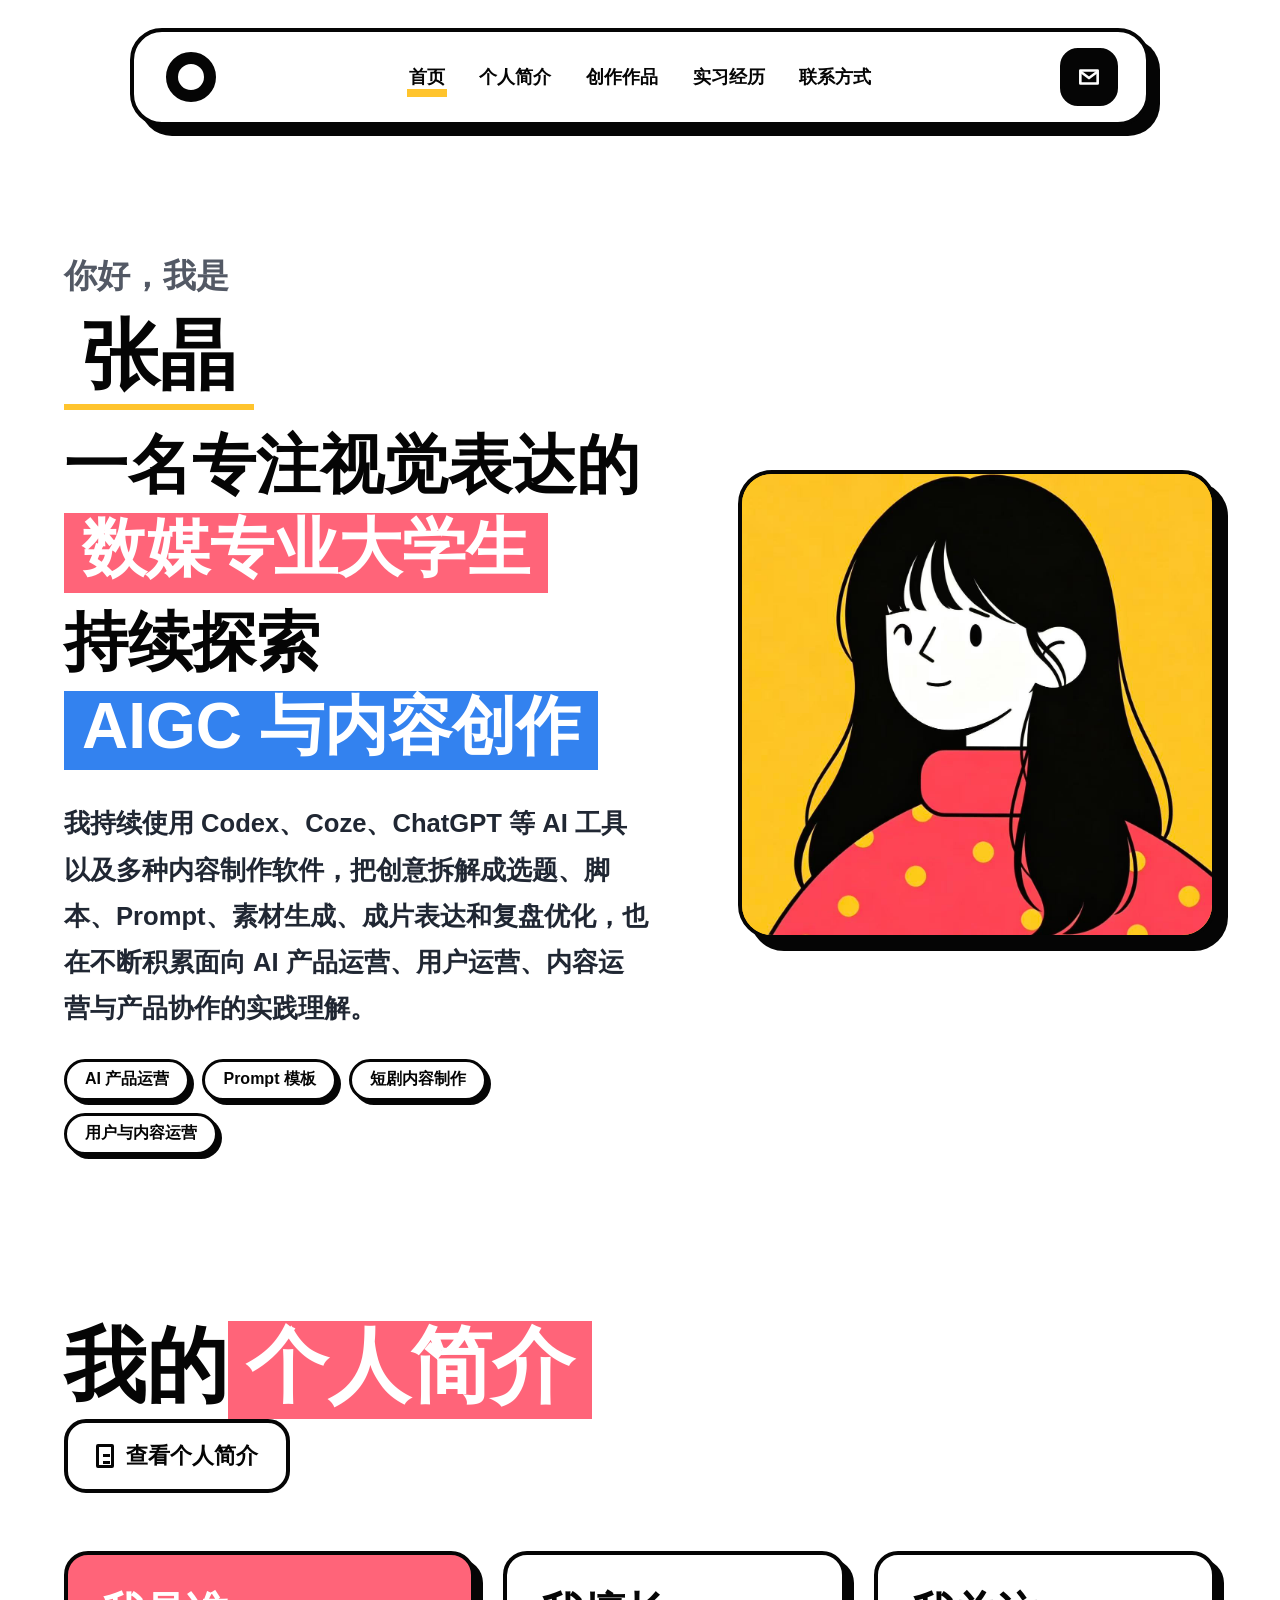
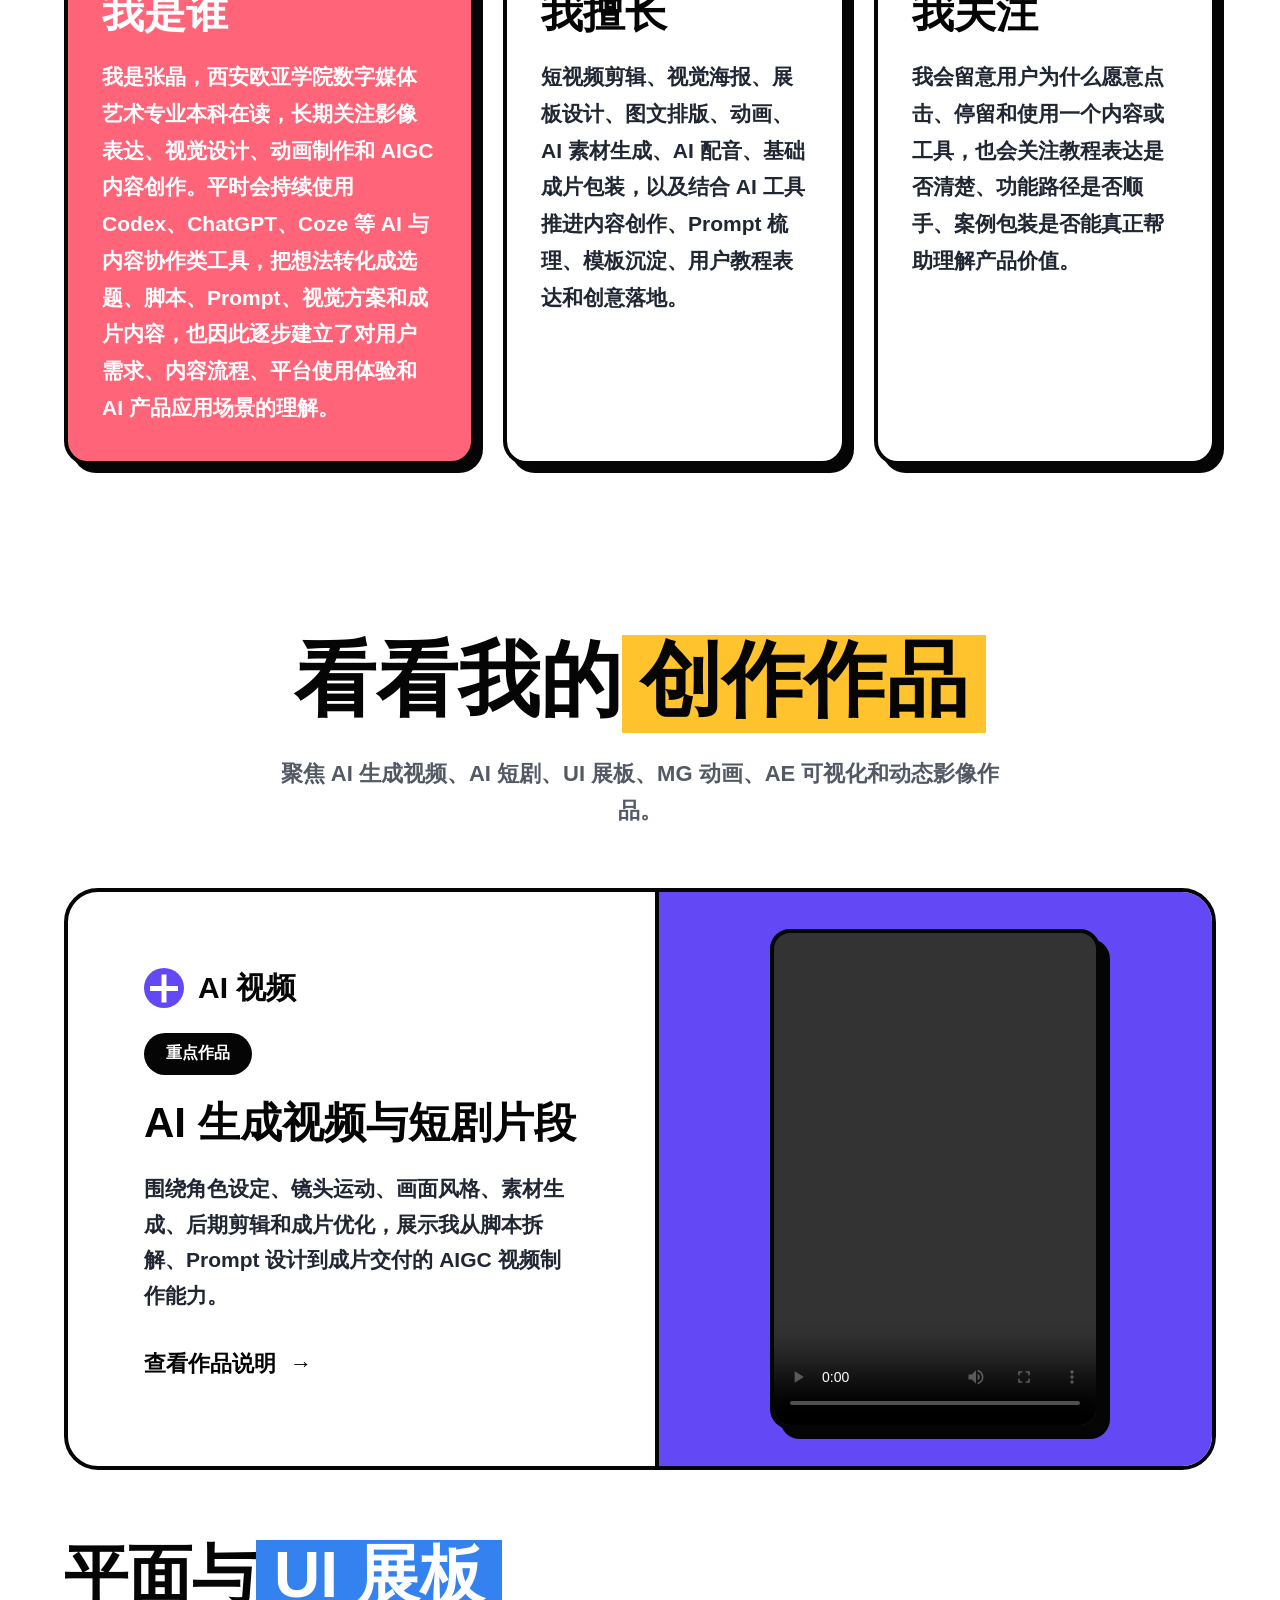
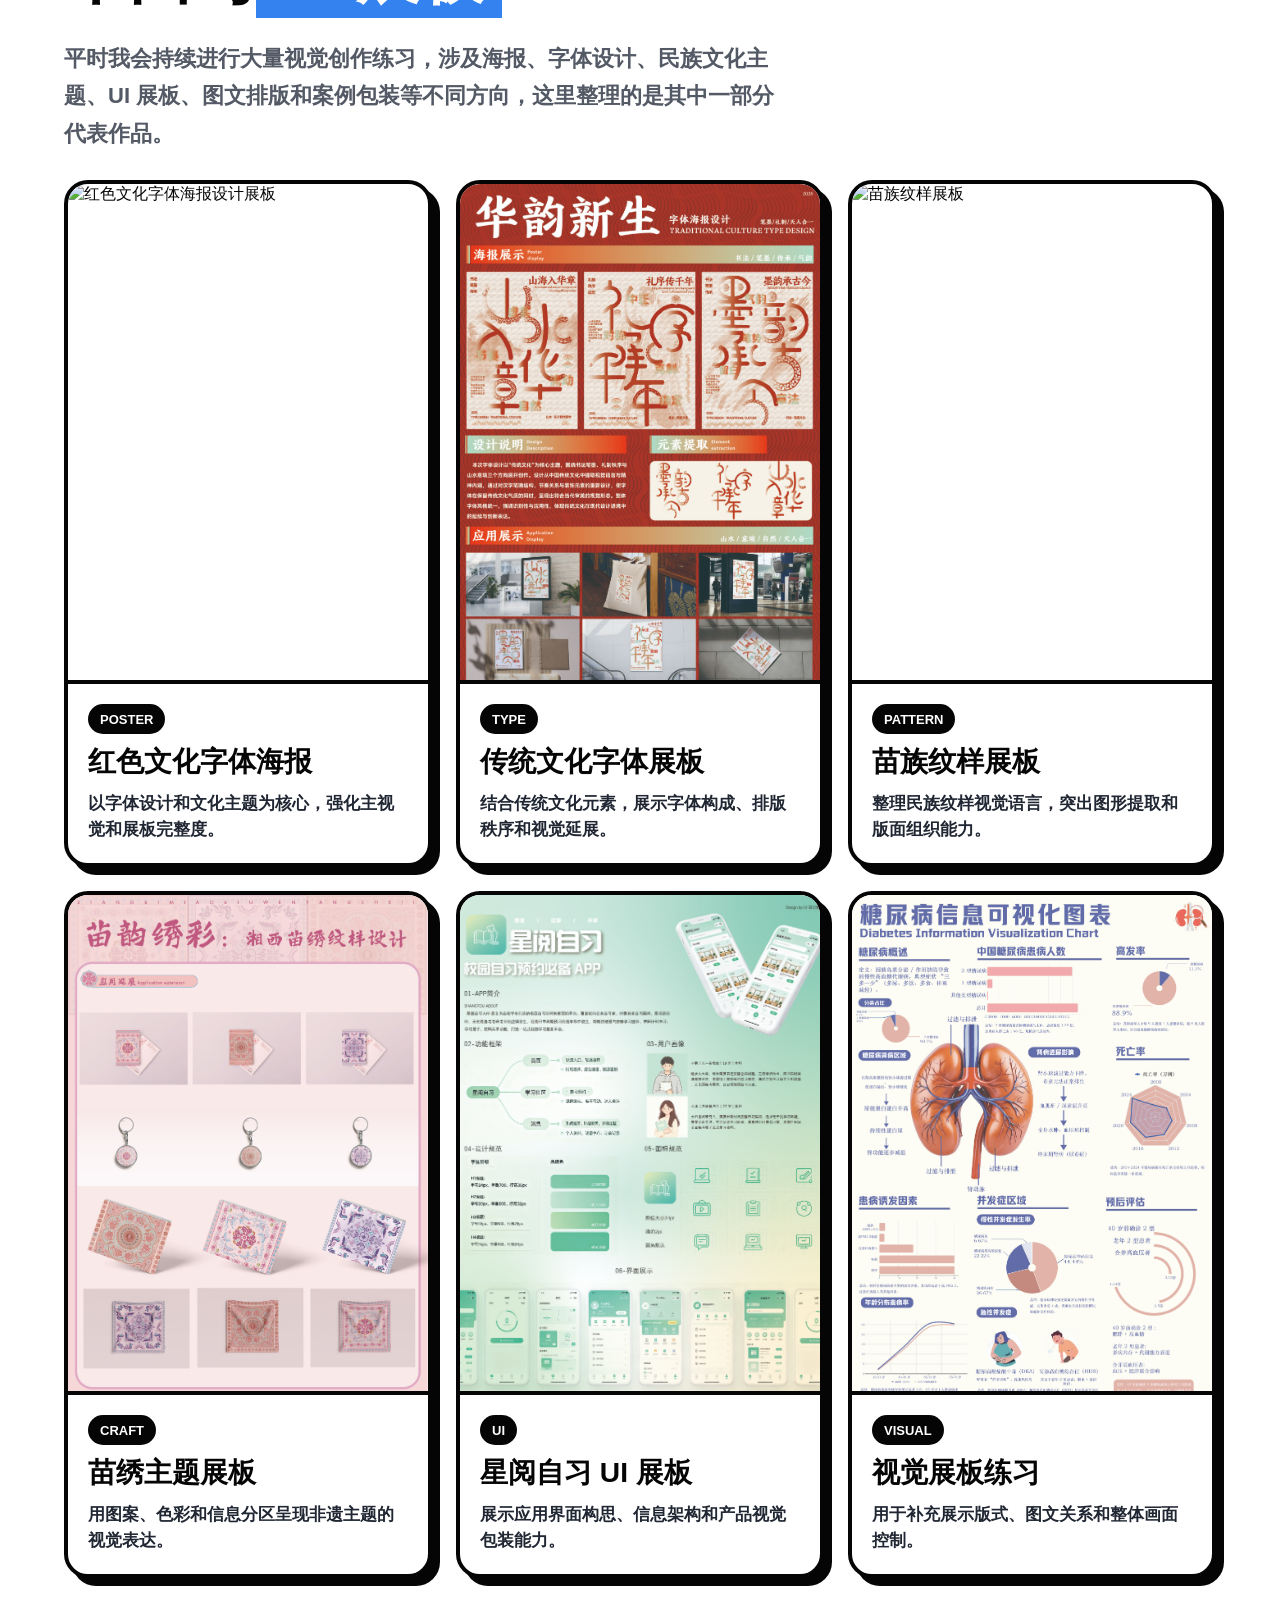
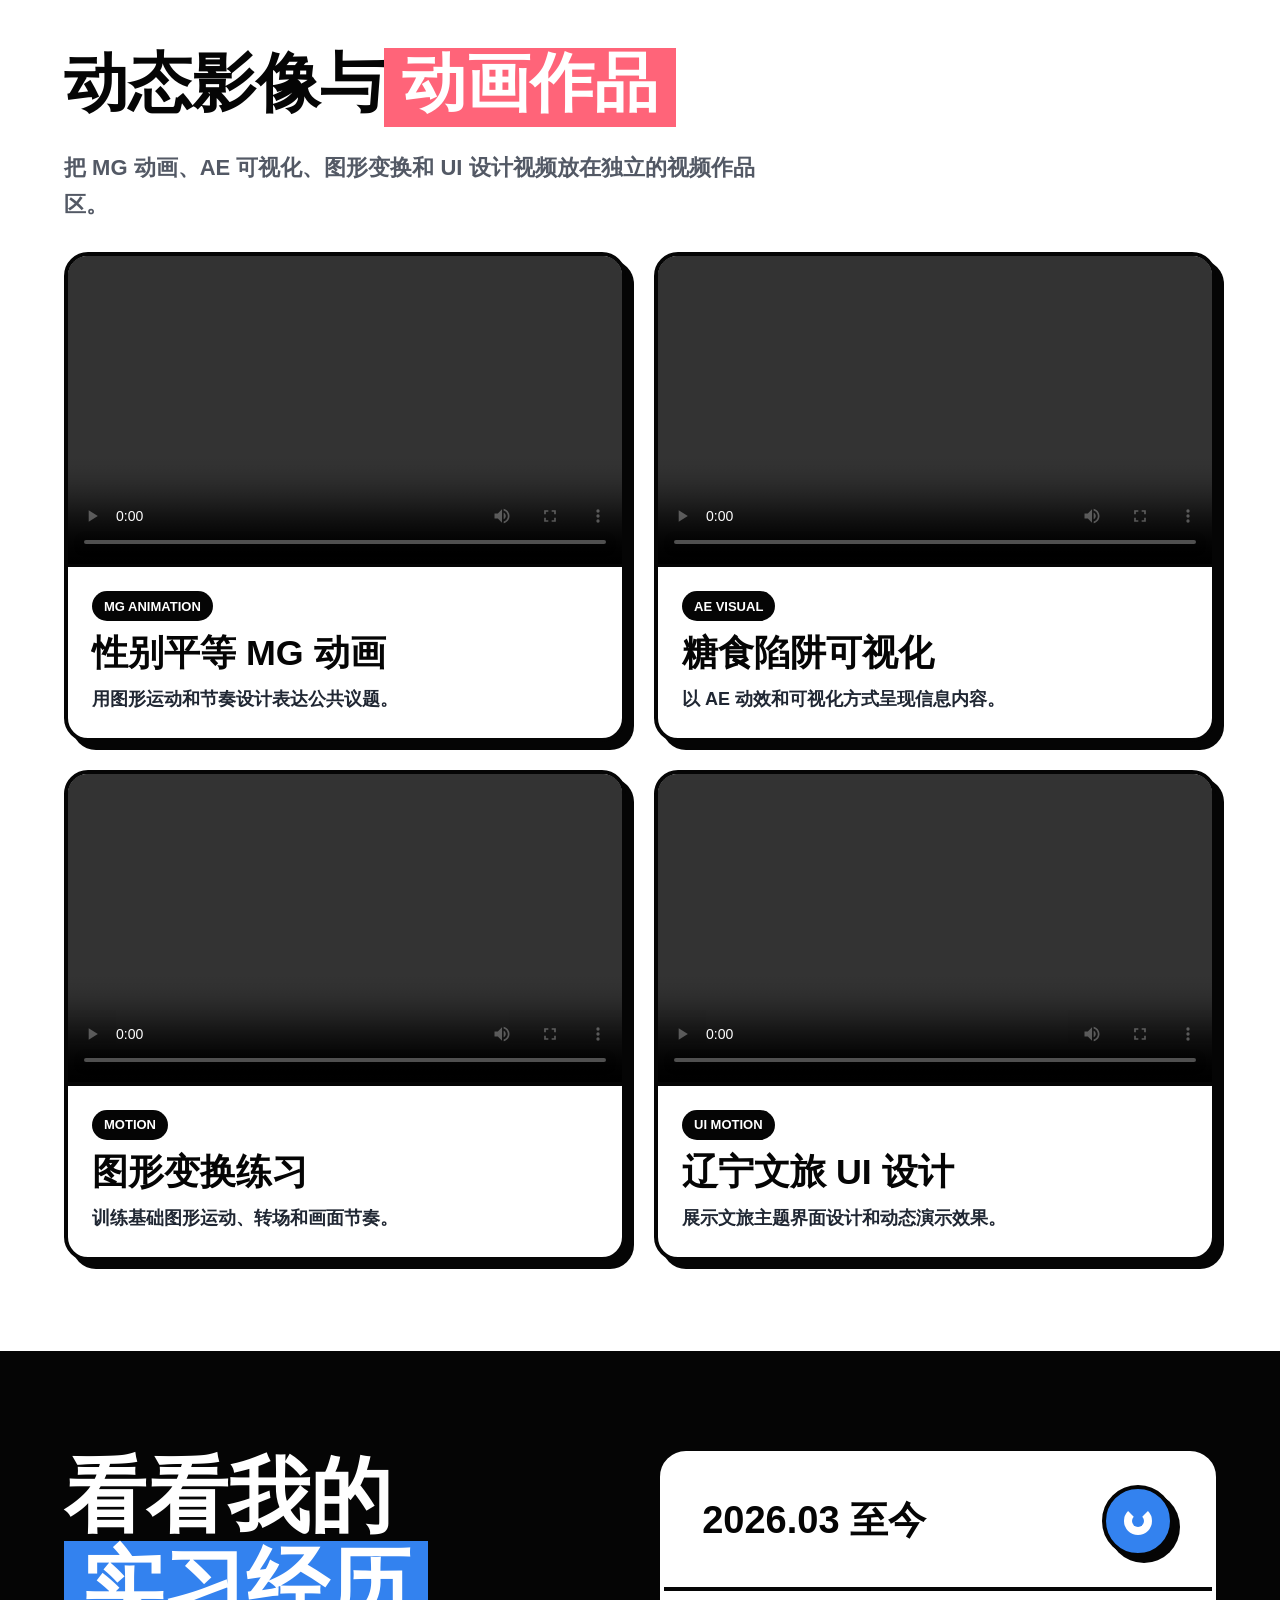
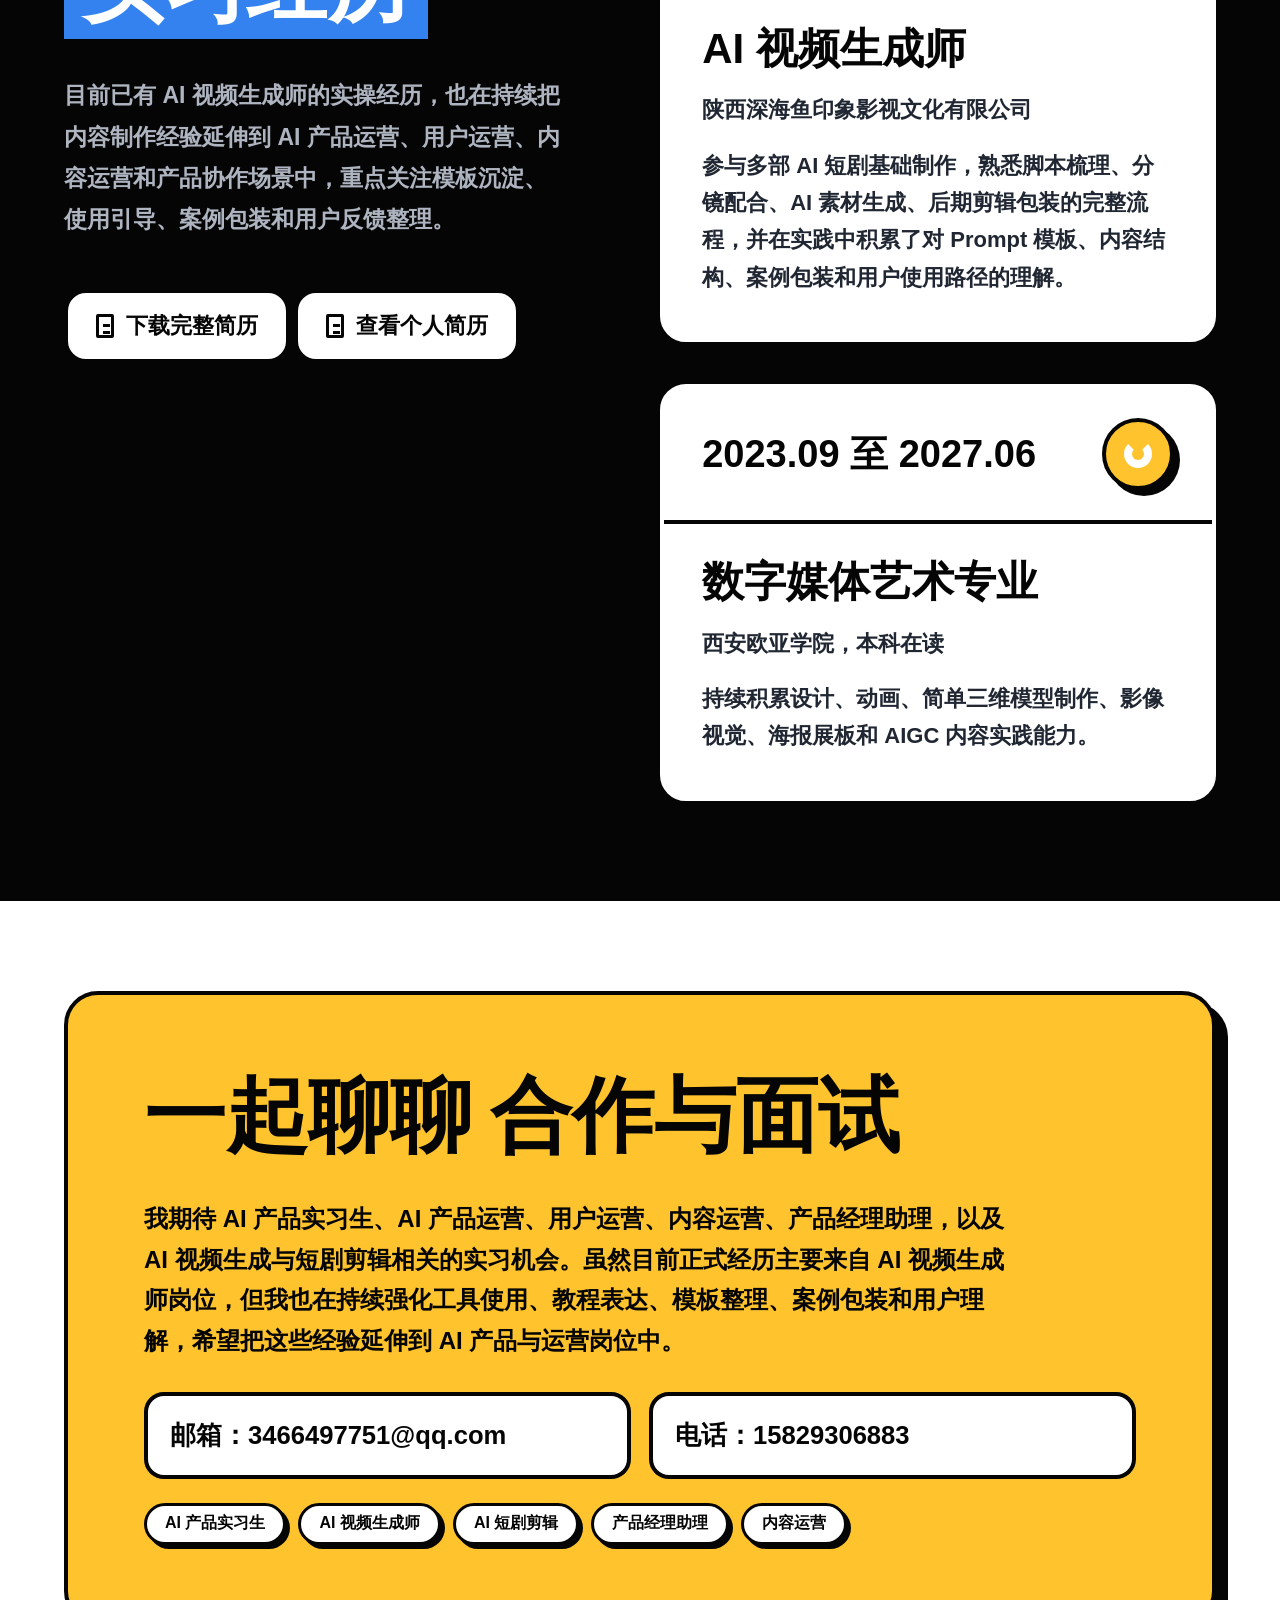
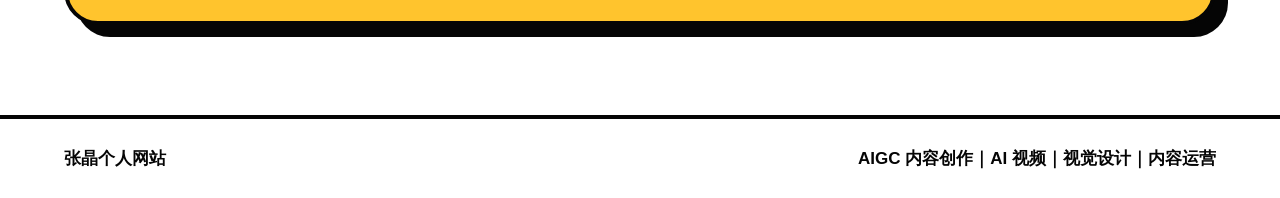
==== commit 5c60f601: "Update index.html" ====
--- a/index.html
+++ b/index.html
@@ -49,16 +49,6 @@
             <li>短剧内容制作</li>
             <li>用户与内容运营</li>
           </ul>
-          <div class="hero-actions">
-            <a class="btn btn-dark" href="#contact">
-              <span class="icon-mail"></span>
-              联系我
-            </a>
-            <a class="btn btn-light" href="#works">
-              <span class="icon-folder"></span>
-              查看作品
-            </a>
-          </div>
         </div>
         <div class="hero-art" aria-hidden="true">
           <div class="portrait-card">
@@ -68,8 +58,14 @@
       </section>
 
       <section id="about" class="about section-anchor" aria-labelledby="about-title">
-        <div class="section-title">
+        <div class="section-title about-header">
           <h2 id="about-title">我的<mark class="mark-pink">个人简介</mark></h2>
+          <div class="about-actions">
+            <a class="resume-btn resume-view-btn" href="assets/张晶个人简历.png" target="_blank" rel="noreferrer">
+              <span class="icon-doc"></span>
+              查看个人简介
+            </a>
+          </div>
         </div>
         <div class="about-grid">
           <article class="about-card intro-card">
@@ -236,11 +232,11 @@
           <h2 id="experience-title">看看我的<mark class="mark-blue">实习经历</mark></h2>
           <p>目前已有 AI 视频生成师的实操经历，也在持续把内容制作经验延伸到 AI 产品运营、用户运营、内容运营和产品协作场景中，重点关注模板沉淀、使用引导、案例包装和用户反馈整理。</p>
           <div class="resume-actions">
-            <a class="resume-btn" href="assets/zhang-jing-resume-2026.pdf" download>
+            <a class="resume-btn" href="assets/张晶个人简历.png" download="张晶个人简历.png">
               <span class="icon-doc"></span>
               下载完整简历
             </a>
-            <a class="resume-btn resume-view-btn" href="assets/zhang-jing-resume-2026.pdf" target="_blank" rel="noreferrer">
+            <a class="resume-btn resume-view-btn" href="assets/张晶个人简历.png" target="_blank" rel="noreferrer">
               <span class="icon-doc"></span>
               查看个人简历
             </a>
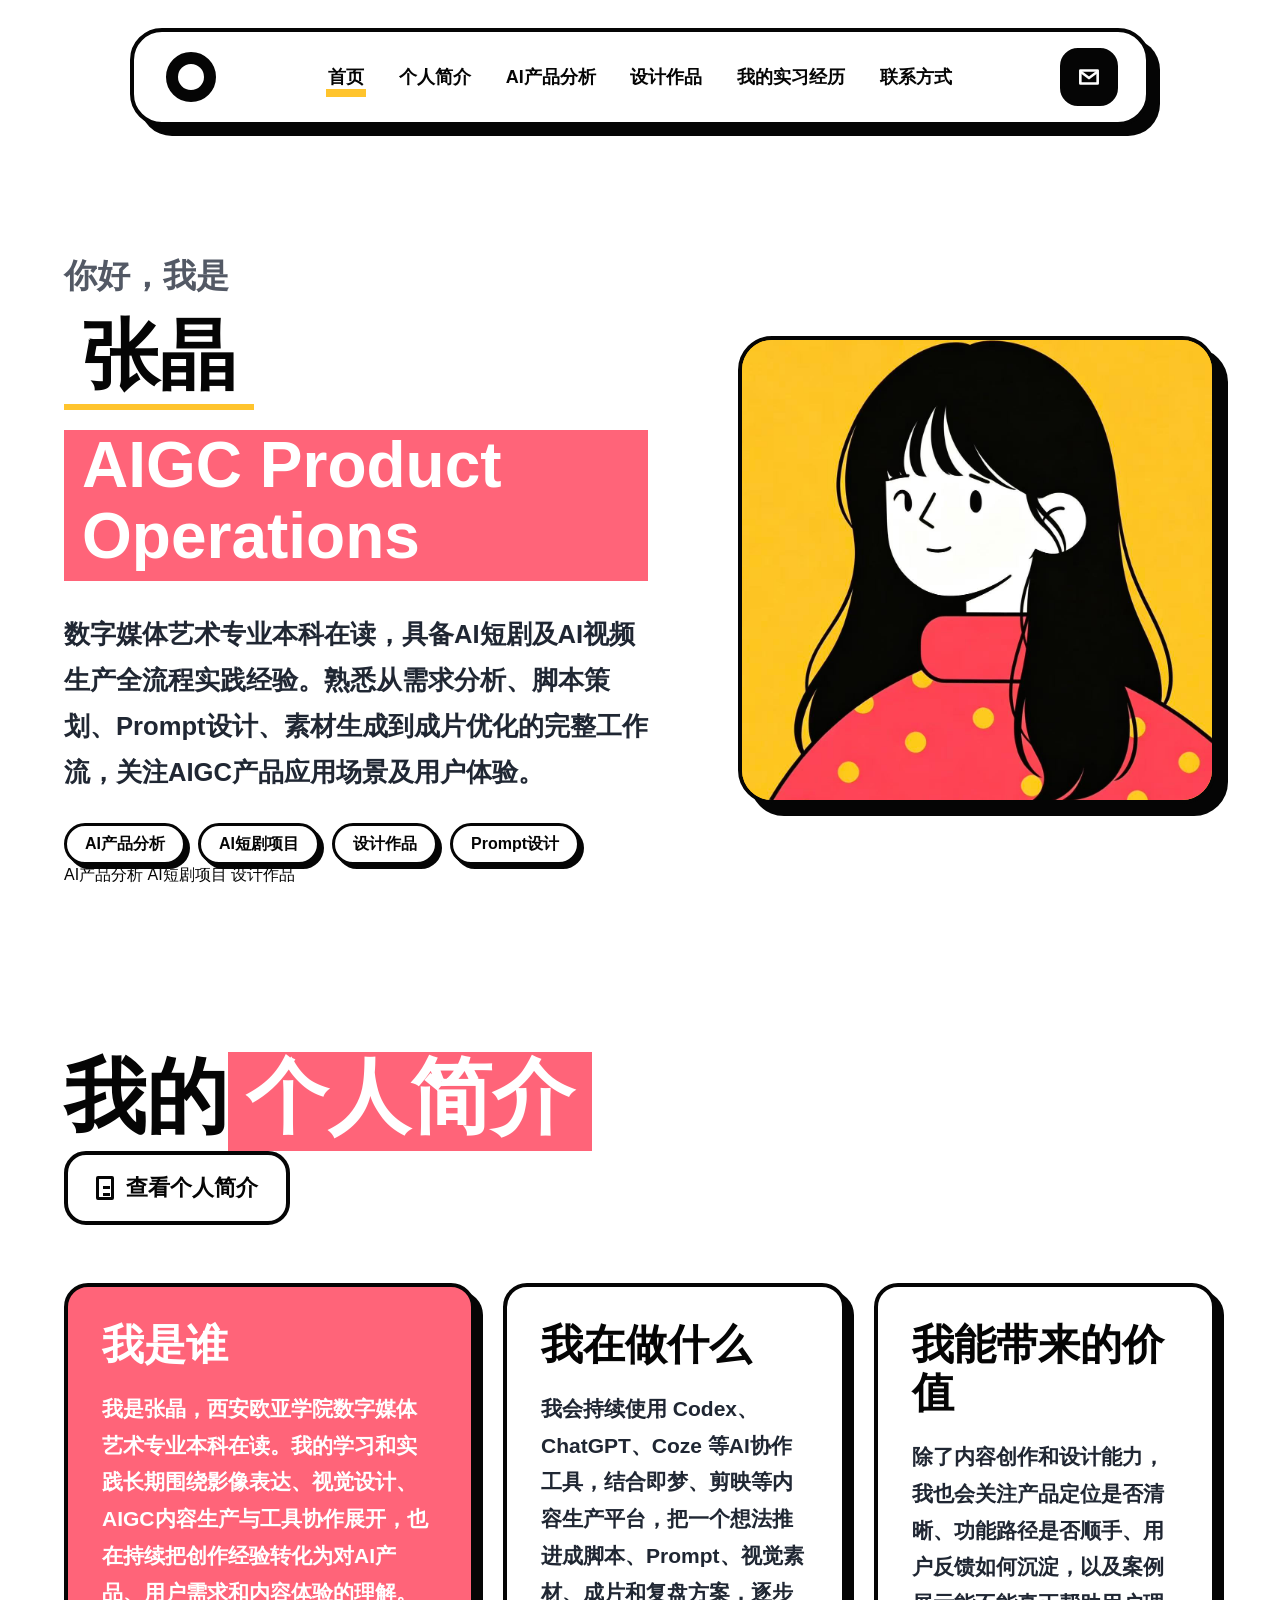
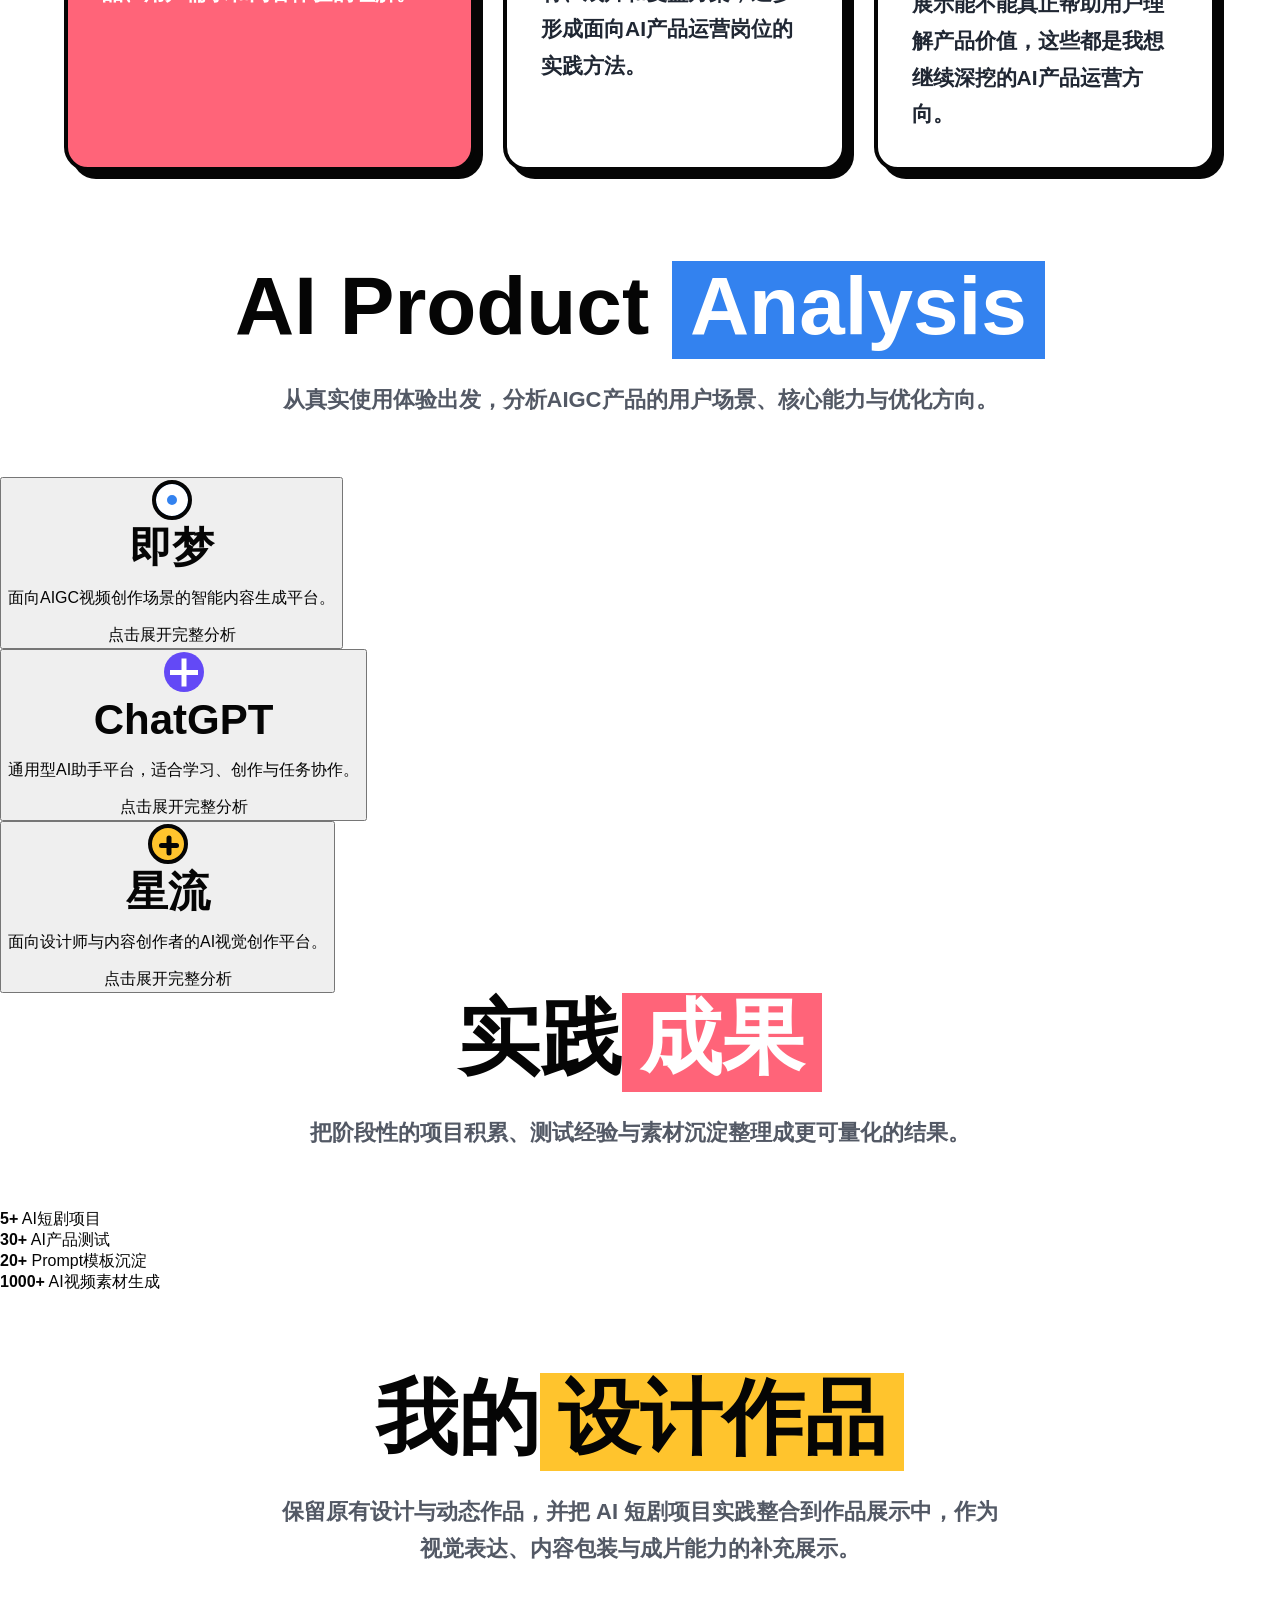
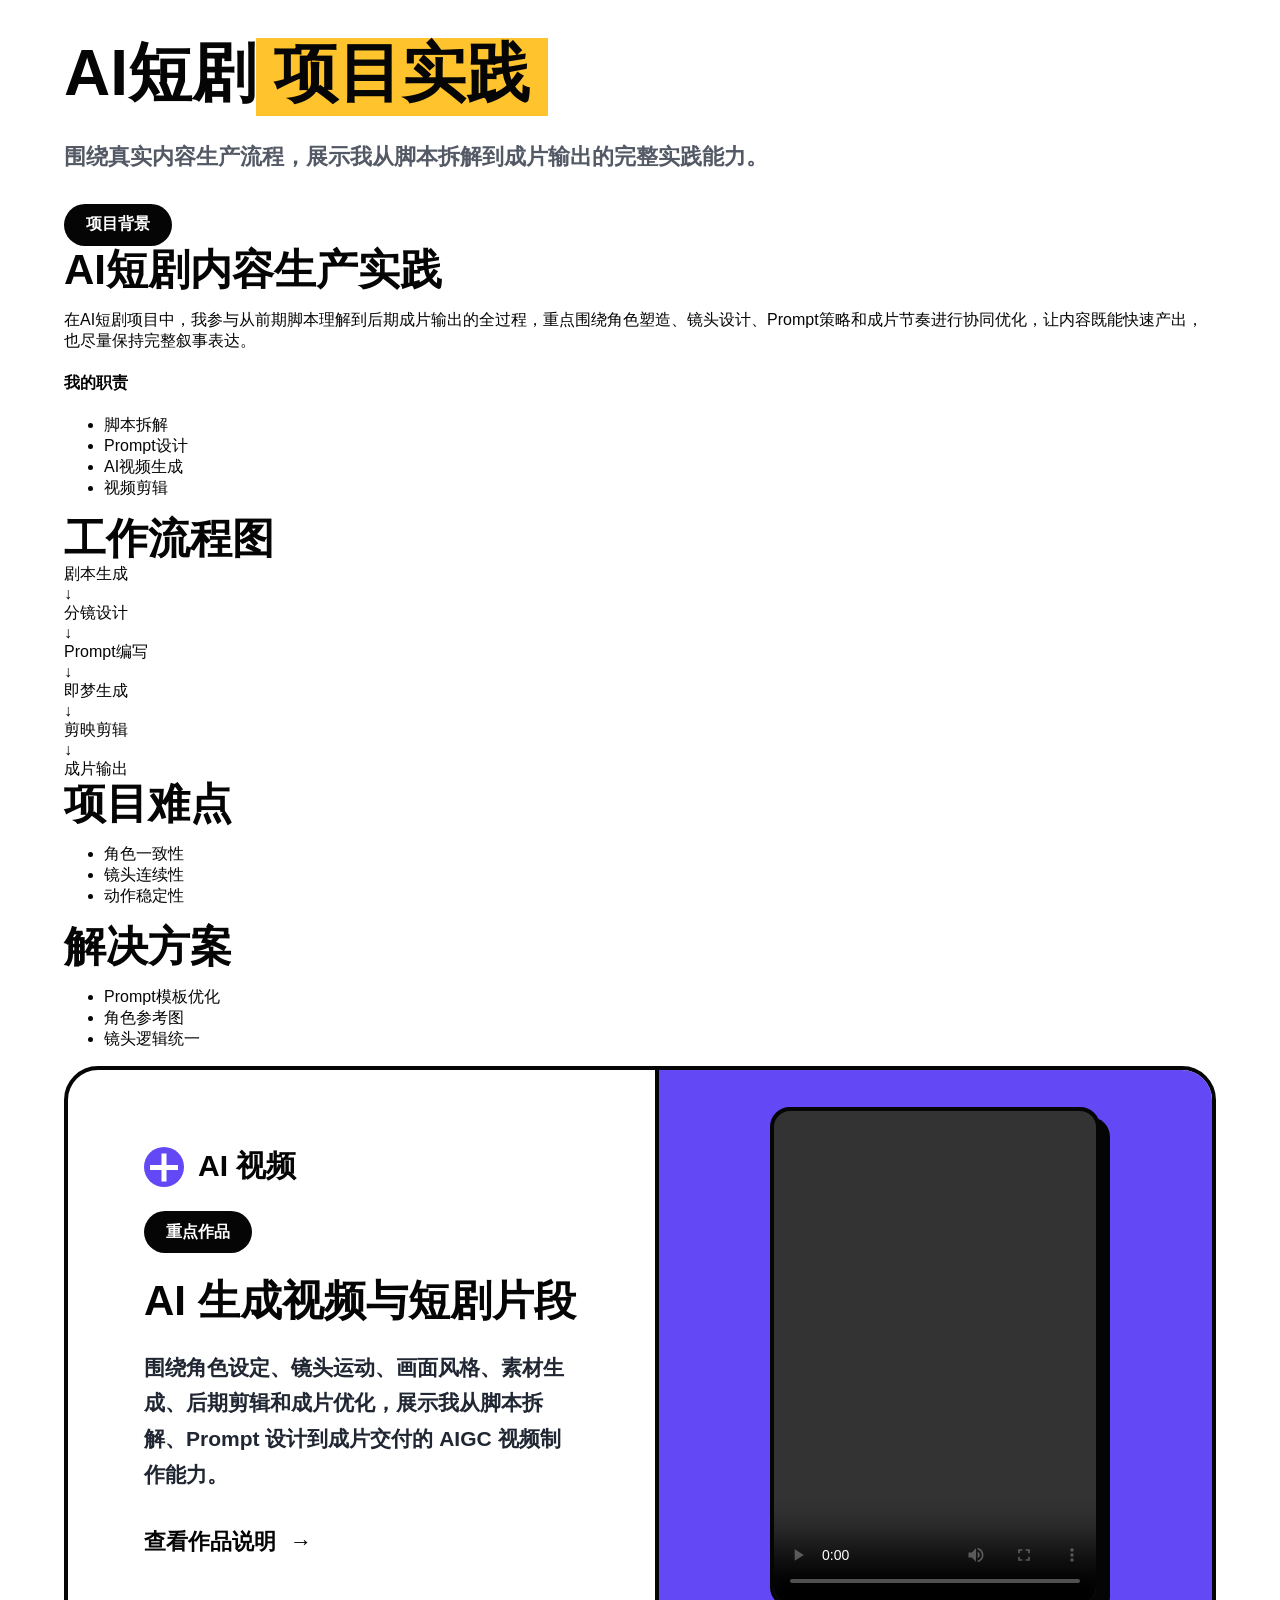
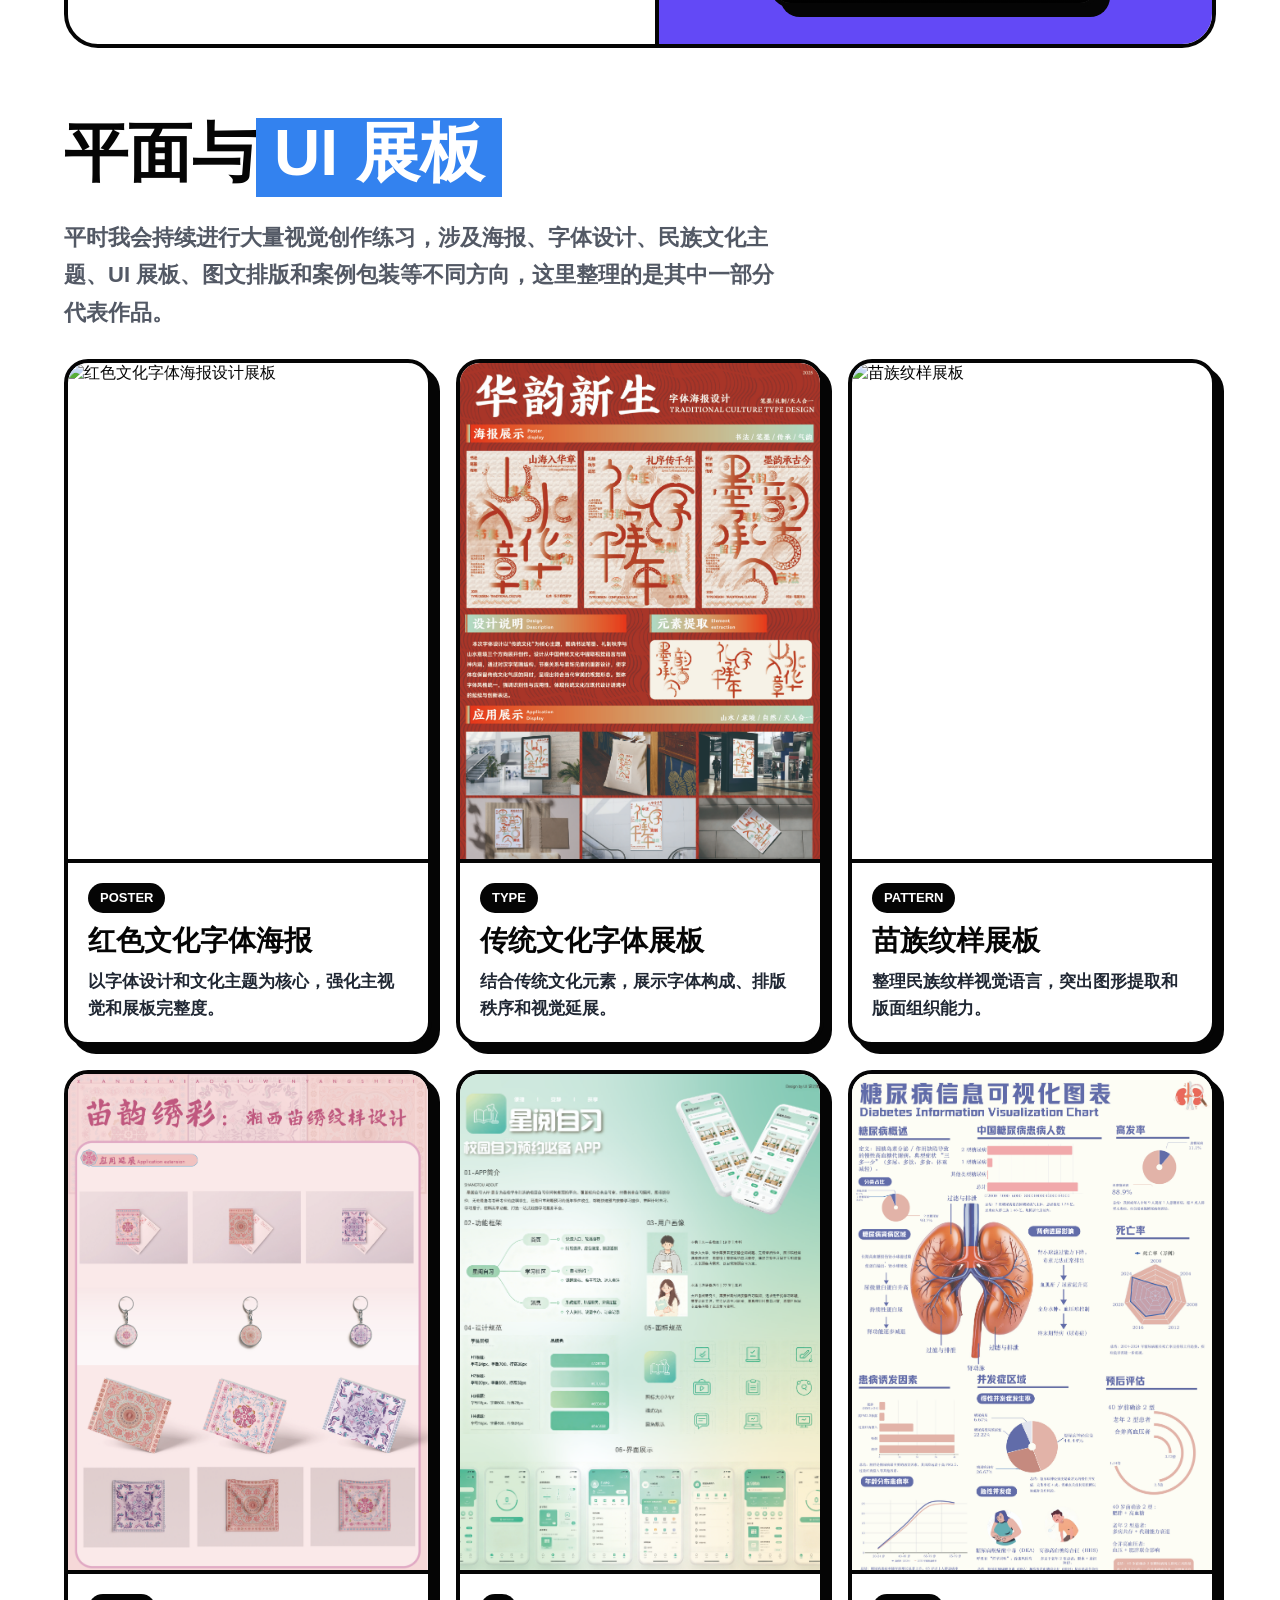
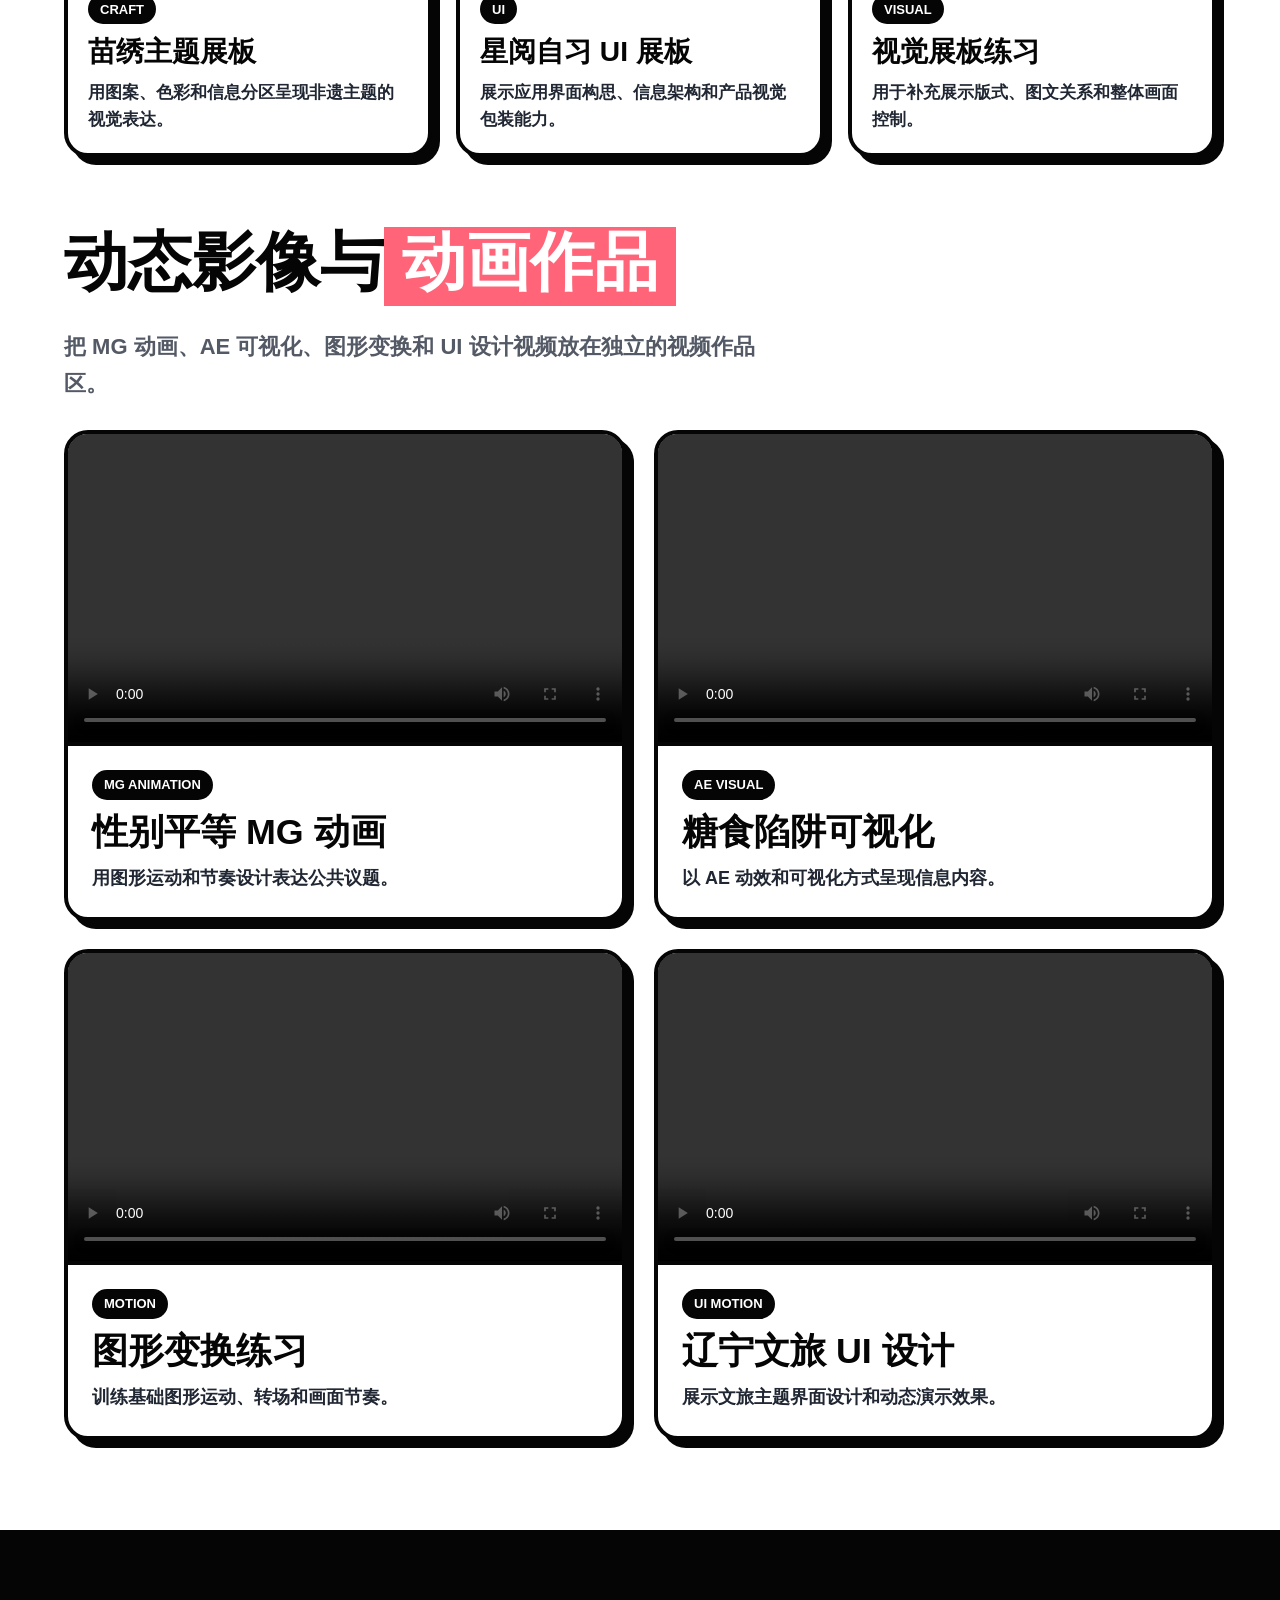
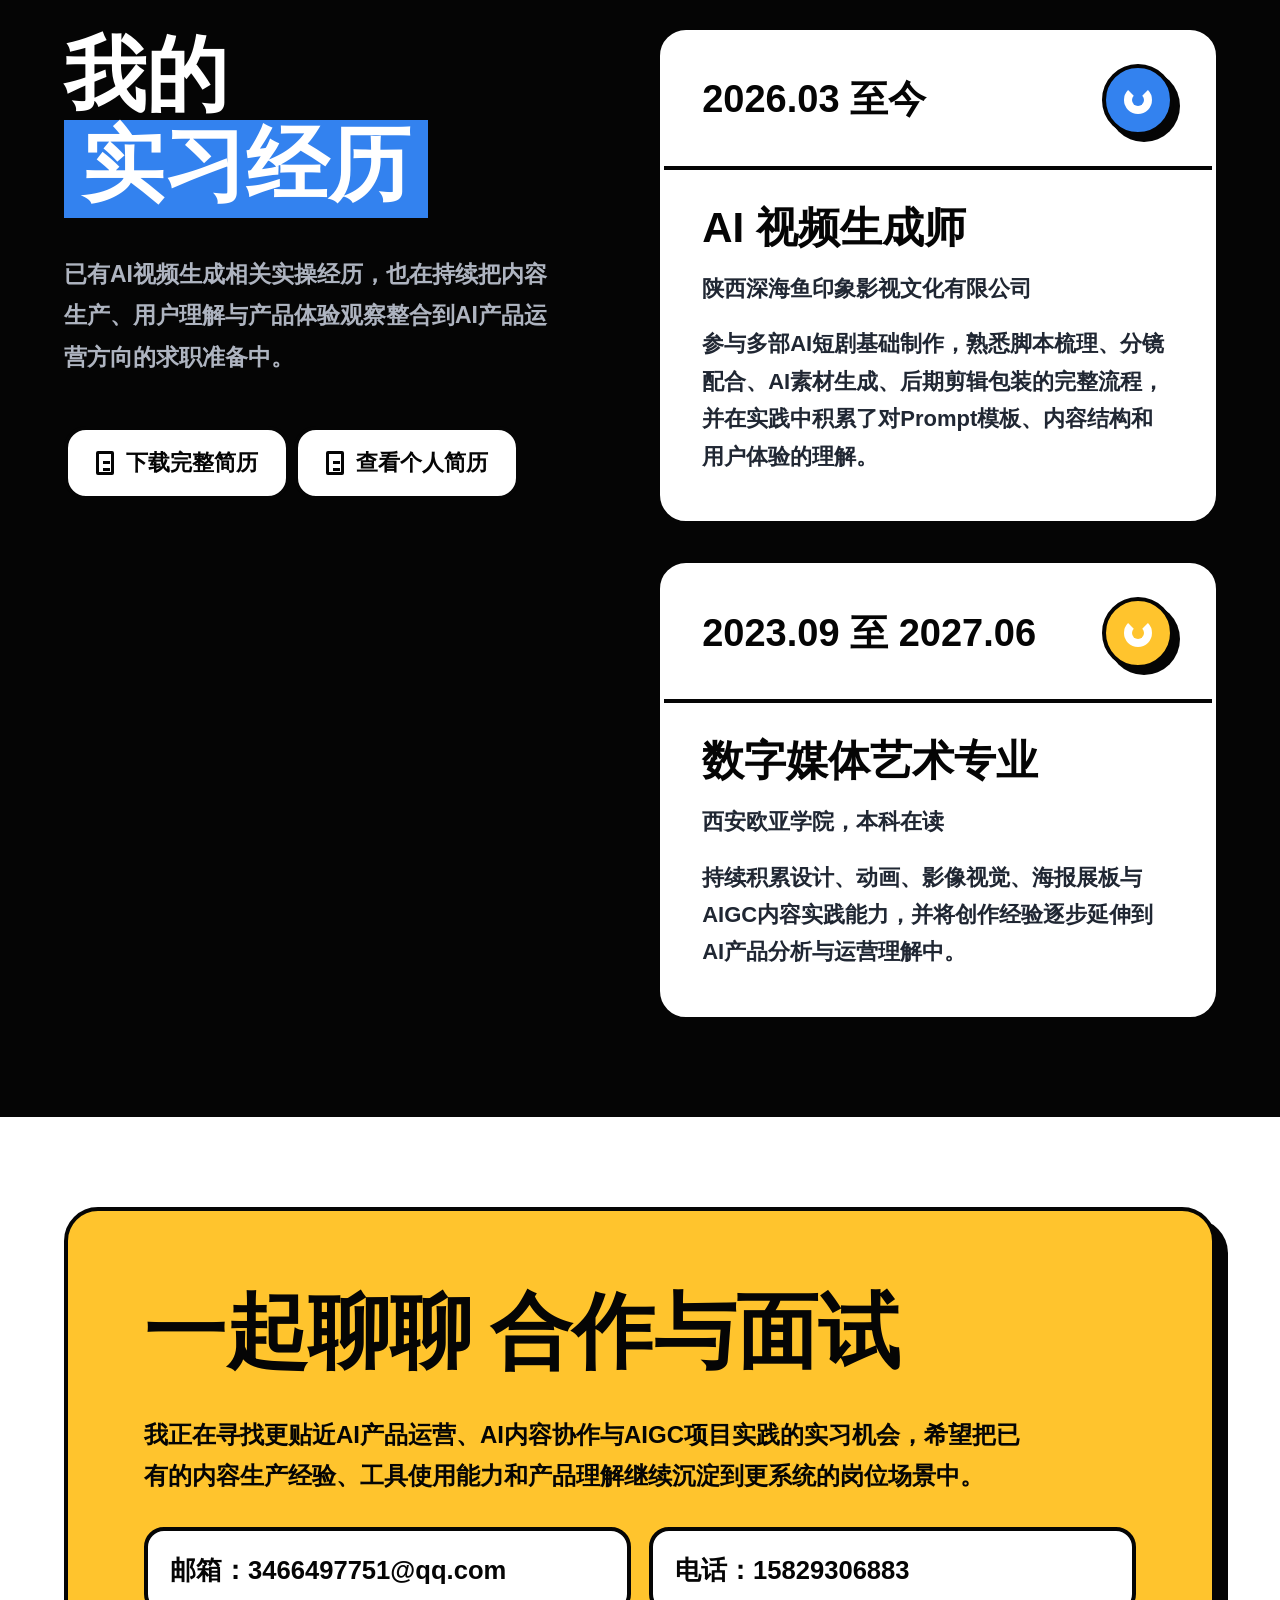
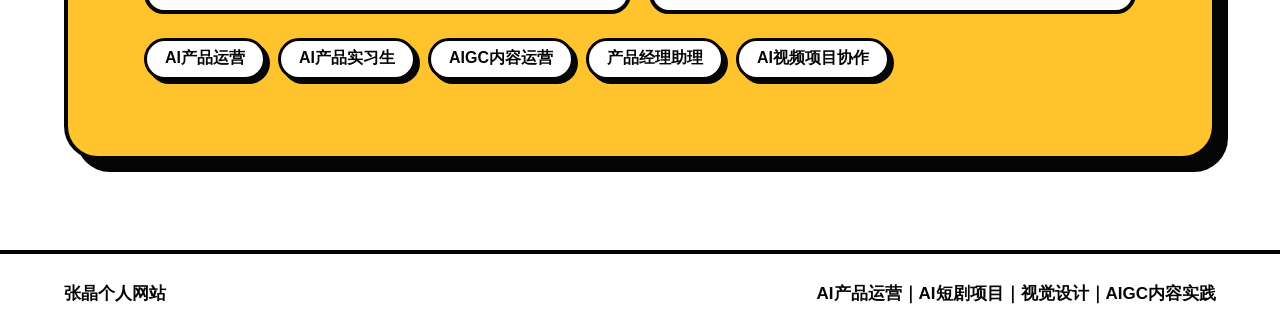
==== commit ec36dffc: "Update index.html" ====
--- a/index.html
+++ b/index.html
@@ -3,8 +3,8 @@
   <head>
     <meta charset="utf-8">
     <meta name="viewport" content="width=device-width, initial-scale=1">
-    <title>张晶｜AI 产品运营与 AIGC 内容作品集</title>
-    <meta name="description" content="张晶的 AI 产品运营、AIGC 内容创作、AI 视频生成、视觉设计与实习求职个人网站。">
+    <title>张晶｜AI 产品运营求职作品集</title>
+    <meta name="description" content="张晶的 AI 产品运营求职作品集，涵盖 AI 产品分析、AI 短剧项目实践、设计作品与个人经历。">
     <link rel="stylesheet" href="styles.css">
   </head>
   <body>
@@ -15,8 +15,9 @@
       <nav class="nav-links" aria-label="主导航">
         <a class="nav-link is-active" href="#home">首页</a>
         <a class="nav-link" href="#about">个人简介</a>
-        <a class="nav-link" href="#works">创作作品</a>
-        <a class="nav-link" href="#experience">实习经历</a>
+        <a class="nav-link" href="#analysis">AI产品分析</a>
+        <a class="nav-link" href="#works">设计作品</a>
+        <a class="nav-link" href="#experience">我的实习经历</a>
         <a class="nav-link" href="#contact">联系方式</a>
       </nav>
       <a class="nav-mail" href="mailto:3466497751@qq.com" aria-label="发送邮件">
@@ -34,21 +35,21 @@
           <p class="hero-name">张晶</p>
           <h1 id="hero-title">
             <span class="hero-title-line">
-              <span>一名专注视觉表达的</span>
-              <mark class="mark-pink">数媒专业大学生</mark>
-            </span>
-            <span class="hero-title-line">
-              <span>持续探索</span>
-              <mark class="mark-blue">AIGC 与内容创作</mark>
+              <mark class="mark-pink">AIGC Product Operations</mark>
             </span>
           </h1>
-          <p class="hero-text">我持续使用 Codex、Coze、ChatGPT 等 AI 工具以及多种内容制作软件，把创意拆解成选题、脚本、Prompt、素材生成、成片表达和复盘优化，也在不断积累面向 AI 产品运营、用户运营、内容运营与产品协作的实践理解。</p>
+          <p class="hero-text">数字媒体艺术专业本科在读，具备AI短剧及AI视频生产全流程实践经验。熟悉从需求分析、脚本策划、Prompt设计、素材生成到成片优化的完整工作流，关注AIGC产品应用场景及用户体验。</p>
           <ul class="hero-tags" aria-label="能力标签">
-            <li>AI 产品运营</li>
-            <li>Prompt 模板</li>
-            <li>短剧内容制作</li>
-            <li>用户与内容运营</li>
+            <li>AI产品分析</li>
+            <li>AI短剧项目</li>
+            <li>设计作品</li>
+            <li>Prompt设计</li>
           </ul>
+          <div class="hero-quick-nav" aria-label="首页快速入口">
+            <a class="quick-link" href="#analysis">AI产品分析</a>
+            <a class="quick-link" href="#project">AI短剧项目</a>
+            <a class="quick-link" href="#works">设计作品</a>
+          </div>
         </div>
         <div class="hero-art" aria-hidden="true">
           <div class="portrait-card">
@@ -61,7 +62,7 @@
         <div class="section-title about-header">
           <h2 id="about-title">我的<mark class="mark-pink">个人简介</mark></h2>
           <div class="about-actions">
-            <a class="resume-btn resume-view-btn" href="assets/张晶个人简历.png" target="_blank" rel="noreferrer">
+            <a class="resume-btn resume-view-btn" href="resume-view.html" target="_blank" rel="noreferrer">
               <span class="icon-doc"></span>
               查看个人简介
             </a>
@@ -70,23 +71,184 @@
         <div class="about-grid">
           <article class="about-card intro-card">
             <h3>我是谁</h3>
-            <p>我是张晶，西安欧亚学院数字媒体艺术专业本科在读，长期关注影像表达、视觉设计、动画制作和 AIGC 内容创作。平时会持续使用 Codex、ChatGPT、Coze 等 AI 与内容协作类工具，把想法转化成选题、脚本、Prompt、视觉方案和成片内容，也因此逐步建立了对用户需求、内容流程、平台使用体验和 AI 产品应用场景的理解。</p>
+            <p>我是张晶，西安欧亚学院数字媒体艺术专业本科在读。我的学习和实践长期围绕影像表达、视觉设计、AIGC内容生产与工具协作展开，也在持续把创作经验转化为对AI产品、用户需求和内容体验的理解。</p>
           </article>
           <article class="about-card">
-            <h3>我擅长</h3>
-            <p>短视频剪辑、视觉海报、展板设计、图文排版、动画、AI 素材生成、AI 配音、基础成片包装，以及结合 AI 工具推进内容创作、Prompt 梳理、模板沉淀、用户教程表达和创意落地。</p>
+            <h3>我在做什么</h3>
+            <p>我会持续使用 Codex、ChatGPT、Coze 等AI协作工具，结合即梦、剪映等内容生产平台，把一个想法推进成脚本、Prompt、视觉素材、成片和复盘方案，逐步形成面向AI产品运营岗位的实践方法。</p>
           </article>
           <article class="about-card">
-            <h3>我关注</h3>
-            <p>我会留意用户为什么愿意点击、停留和使用一个内容或工具，也会关注教程表达是否清楚、功能路径是否顺手、案例包装是否能真正帮助理解产品价值。</p>
+            <h3>我能带来的价值</h3>
+            <p>除了内容创作和设计能力，我也会关注产品定位是否清晰、功能路径是否顺手、用户反馈如何沉淀，以及案例展示能不能真正帮助用户理解产品价值，这些都是我想继续深挖的AI产品运营方向。</p>
+          </article>
+        </div>
+      </section>
+
+      <section id="analysis" class="analysis section-anchor" aria-labelledby="analysis-title">
+        <div class="section-title centered">
+          <h2 id="analysis-title">AI Product <mark class="mark-blue">Analysis</mark></h2>
+          <p>从真实使用体验出发，分析AIGC产品的用户场景、核心能力与优化方向。</p>
+        </div>
+        <div class="analysis-grid">
+          <article class="analysis-card">
+            <button class="analysis-toggle" type="button" aria-expanded="false">
+              <div class="analysis-head">
+                <span class="round-icon dot"></span>
+                <div class="analysis-head-copy">
+                  <h3>即梦</h3>
+                  <p>面向AIGC视频创作场景的智能内容生成平台。</p>
+                </div>
+              </div>
+              <span class="analysis-toggle-text">点击展开完整分析</span>
+            </button>
+            <div class="analysis-panel" hidden>
+              <ul class="analysis-list">
+                <li><strong>产品定位：</strong>面向AIGC视频创作场景的智能内容生成平台，帮助用户快速完成从创意到视频素材的生成过程。</li>
+                <li><strong>目标用户：</strong>AI短剧创作者、短视频从业者、自媒体创作者、视觉内容生产团队。</li>
+                <li><strong>核心功能：</strong>文生视频、图生视频、角色参考、风格迁移、运镜控制。</li>
+                <li><strong>真实体验：</strong>累计生成50+组测试案例，重点体验古风短剧、人物一致性及剧情镜头生成场景。</li>
+                <li><strong>用户场景：</strong>适用于短剧预演、视频素材生产、创意验证及视觉概念设计等场景。</li>
+                <li><strong>问题分析：</strong>多镜头剧情角色一致性不足；复杂动作容易出现人物变形；长叙事场景仍依赖后期拼接；生成结果波动较大。</li>
+                <li><strong>竞品对比：</strong>相比可灵，上手门槛更低、出片速度更快，但在长剧情连续生成方面仍有提升空间。</li>
+                <li><strong>优化建议：</strong>增加角色资产库管理；提供连续剧情生成模式；增加版本结果对比功能；强化镜头连续性控制。</li>
+              </ul>
+            </div>
+          </article>
+          <article class="analysis-card">
+            <button class="analysis-toggle" type="button" aria-expanded="false">
+              <div class="analysis-head">
+                <span class="round-icon cross"></span>
+                <div class="analysis-head-copy">
+                  <h3>ChatGPT</h3>
+                  <p>通用型AI助手平台，适合学习、创作与任务协作。</p>
+                </div>
+              </div>
+              <span class="analysis-toggle-text">点击展开完整分析</span>
+            </button>
+            <div class="analysis-panel" hidden>
+              <ul class="analysis-list">
+                <li><strong>产品定位：</strong>通用型AI助手平台，通过自然语言交互帮助用户完成信息获取、内容创作、学习辅助及工作协作任务。</li>
+                <li><strong>目标用户：</strong>学生、职场用户、内容创作者、开发者。</li>
+                <li><strong>核心功能：</strong>智能问答、Deep Research、文件分析、Agent任务执行、编程辅助。</li>
+                <li><strong>真实体验：</strong>长期用于学习规划、AI工作流设计、项目分析及内容创作辅助。</li>
+                <li><strong>用户场景：</strong>学习辅导、文案创作、产品分析、信息整理、编程开发。</li>
+                <li><strong>问题分析：</strong>复杂任务结果依赖提示词质量；部分专业领域存在事实偏差；长对话上下文容易产生信息漂移。</li>
+                <li><strong>竞品对比：</strong>相比豆包，推理能力更强、Agent生态更成熟；相比Claude，工具能力更丰富、综合应用场景更多。</li>
+                <li><strong>优化建议：</strong>增强长期记忆能力；优化多任务协同体验；提供更清晰的推理过程展示；提高垂直领域知识准确率。</li>
+              </ul>
+            </div>
+          </article>
+          <article class="analysis-card">
+            <button class="analysis-toggle" type="button" aria-expanded="false">
+              <div class="analysis-head">
+                <span class="round-icon spark"></span>
+                <div class="analysis-head-copy">
+                  <h3>星流</h3>
+                  <p>面向设计师与内容创作者的AI视觉创作平台。</p>
+                </div>
+              </div>
+              <span class="analysis-toggle-text">点击展开完整分析</span>
+            </button>
+            <div class="analysis-panel" hidden>
+              <ul class="analysis-list">
+                <li><strong>产品定位：</strong>面向设计师与内容创作者的AI视觉创作平台，通过自然语言生成高质量设计图像。</li>
+                <li><strong>目标用户：</strong>平面设计师、品牌设计师、电商设计人员、AI创作者。</li>
+                <li><strong>核心功能：</strong>文生图、图生图、风格参考、电商视觉生成、海报设计辅助。</li>
+                <li><strong>真实体验：</strong>用于IP设计展板、品牌视觉设计、商业插画及海报创作场景测试。</li>
+                <li><strong>用户场景：</strong>品牌视觉设计、电商海报制作、IP形象设计、商业插画创作。</li>
+                <li><strong>问题分析：</strong>多角色一致性控制能力有限；复杂排版场景仍需人工调整；中文设计文字生成准确率不足。</li>
+                <li><strong>竞品对比：</strong>相比即梦，静态视觉质量更高、设计感更强；相比Midjourney，中文场景理解更友好、本土设计需求适配度更高。</li>
+                <li><strong>优化建议：</strong>增强文字生成能力；提供版式辅助功能；增加品牌视觉模板库；支持跨项目素材管理。</li>
+              </ul>
+            </div>
+          </article>
+        </div>
+      </section>
+
+      <section id="results" class="results section-anchor" aria-labelledby="results-title">
+        <div class="section-title centered">
+          <h2 id="results-title">实践<mark class="mark-pink">成果</mark></h2>
+          <p>把阶段性的项目积累、测试经验与素材沉淀整理成更可量化的结果。</p>
+        </div>
+        <div class="results-grid">
+          <article class="result-card">
+            <strong>5+</strong>
+            <span>AI短剧项目</span>
+          </article>
+          <article class="result-card">
+            <strong>30+</strong>
+            <span>AI产品测试</span>
+          </article>
+          <article class="result-card">
+            <strong>20+</strong>
+            <span>Prompt模板沉淀</span>
+          </article>
+          <article class="result-card">
+            <strong>1000+</strong>
+            <span>AI视频素材生成</span>
           </article>
         </div>
       </section>
 
       <section id="works" class="works section-anchor" aria-labelledby="works-title">
         <div class="section-title centered">
-          <h2 id="works-title">看看我的<mark class="mark-yellow">创作作品</mark></h2>
-          <p>聚焦 AI 生成视频、AI 短剧、UI 展板、MG 动画、AE 可视化和动态影像作品。</p>
+          <h2 id="works-title">我的<mark class="mark-yellow">设计作品</mark></h2>
+          <p>保留原有设计与动态作品，并把 AI 短剧项目实践整合到作品展示中，作为视觉表达、内容包装与成片能力的补充展示。</p>
+        </div>
+
+        <div id="project" class="portfolio-section project-block section-anchor" aria-labelledby="project-title">
+          <div class="section-title compact">
+            <h2 id="project-title">AI短剧<mark class="mark-yellow">项目实践</mark></h2>
+            <p>围绕真实内容生产流程，展示我从脚本拆解到成片输出的完整实践能力。</p>
+          </div>
+          <div class="project-layout">
+            <article class="project-card project-overview">
+              <span class="pill">项目背景</span>
+              <h3>AI短剧内容生产实践</h3>
+              <p>在AI短剧项目中，我参与从前期脚本理解到后期成片输出的全过程，重点围绕角色塑造、镜头设计、Prompt策略和成片节奏进行协同优化，让内容既能快速产出，也尽量保持完整叙事表达。</p>
+              <div class="project-duties">
+                <h4>我的职责</h4>
+                <ul>
+                  <li>脚本拆解</li>
+                  <li>Prompt设计</li>
+                  <li>AI视频生成</li>
+                  <li>视频剪辑</li>
+                </ul>
+              </div>
+            </article>
+            <article class="project-card project-flow-card">
+              <h3>工作流程图</h3>
+              <div class="flow-steps" aria-label="AI短剧工作流程">
+                <div class="flow-step">剧本生成</div>
+                <div class="flow-arrow">↓</div>
+                <div class="flow-step">分镜设计</div>
+                <div class="flow-arrow">↓</div>
+                <div class="flow-step">Prompt编写</div>
+                <div class="flow-arrow">↓</div>
+                <div class="flow-step">即梦生成</div>
+                <div class="flow-arrow">↓</div>
+                <div class="flow-step">剪映剪辑</div>
+                <div class="flow-arrow">↓</div>
+                <div class="flow-step">成片输出</div>
+              </div>
+            </article>
+            <article class="project-card project-issues">
+              <h3>项目难点</h3>
+              <ul class="bullet-list">
+                <li>角色一致性</li>
+                <li>镜头连续性</li>
+                <li>动作稳定性</li>
+              </ul>
+            </article>
+            <article class="project-card project-solutions">
+              <h3>解决方案</h3>
+              <ul class="bullet-list">
+                <li>Prompt模板优化</li>
+                <li>角色参考图</li>
+                <li>镜头逻辑统一</li>
+              </ul>
+            </article>
+          </div>
         </div>
 
         <div class="work-showcase">
@@ -229,14 +391,14 @@
 
       <section id="experience" class="experience section-anchor" aria-labelledby="experience-title">
         <div class="experience-copy">
-          <h2 id="experience-title">看看我的<mark class="mark-blue">实习经历</mark></h2>
-          <p>目前已有 AI 视频生成师的实操经历，也在持续把内容制作经验延伸到 AI 产品运营、用户运营、内容运营和产品协作场景中，重点关注模板沉淀、使用引导、案例包装和用户反馈整理。</p>
+          <h2 id="experience-title">我的<mark class="mark-blue">实习经历</mark></h2>
+          <p>已有AI视频生成相关实操经历，也在持续把内容生产、用户理解与产品体验观察整合到AI产品运营方向的求职准备中。</p>
           <div class="resume-actions">
-            <a class="resume-btn" href="assets/张晶个人简历.png" download="张晶个人简历.png">
+            <a class="resume-btn" href="assets/简历2026.6.22.png" download="简历2026.6.22.png">
               <span class="icon-doc"></span>
               下载完整简历
             </a>
-            <a class="resume-btn resume-view-btn" href="assets/张晶个人简历.png" target="_blank" rel="noreferrer">
+            <a class="resume-btn resume-view-btn" href="resume-view.html" target="_blank" rel="noreferrer">
               <span class="icon-doc"></span>
               查看个人简历
             </a>
@@ -251,7 +413,7 @@
             <div class="exp-body">
               <h3>AI 视频生成师</h3>
               <p>陕西深海鱼印象影视文化有限公司</p>
-              <p>参与多部 AI 短剧基础制作，熟悉脚本梳理、分镜配合、AI 素材生成、后期剪辑包装的完整流程，并在实践中积累了对 Prompt 模板、内容结构、案例包装和用户使用路径的理解。</p>
+              <p>参与多部AI短剧基础制作，熟悉脚本梳理、分镜配合、AI素材生成、后期剪辑包装的完整流程，并在实践中积累了对Prompt模板、内容结构和用户体验的理解。</p>
             </div>
           </article>
           <article class="experience-card">
@@ -262,7 +424,7 @@
             <div class="exp-body">
               <h3>数字媒体艺术专业</h3>
               <p>西安欧亚学院，本科在读</p>
-              <p>持续积累设计、动画、简单三维模型制作、影像视觉、海报展板和 AIGC 内容实践能力。</p>
+              <p>持续积累设计、动画、影像视觉、海报展板与AIGC内容实践能力，并将创作经验逐步延伸到AI产品分析与运营理解中。</p>
             </div>
           </article>
         </div>
@@ -271,17 +433,17 @@
       <section id="contact" class="contact section-anchor" aria-labelledby="contact-title">
         <div class="contact-panel">
           <h2 id="contact-title">一起聊聊<mark class="mark-yellow">合作与面试</mark></h2>
-          <p>我期待 AI 产品实习生、AI 产品运营、用户运营、内容运营、产品经理助理，以及 AI 视频生成与短剧剪辑相关的实习机会。虽然目前正式经历主要来自 AI 视频生成师岗位，但我也在持续强化工具使用、教程表达、模板整理、案例包装和用户理解，希望把这些经验延伸到 AI 产品与运营岗位中。</p>
+          <p>我正在寻找更贴近AI产品运营、AI内容协作与AIGC项目实践的实习机会，希望把已有的内容生产经验、工具使用能力和产品理解继续沉淀到更系统的岗位场景中。</p>
           <div class="contact-grid">
             <a href="mailto:3466497751@qq.com">邮箱：3466497751@qq.com</a>
             <a href="tel:15829306883">电话：15829306883</a>
           </div>
           <div class="contact-tags" aria-label="求职方向">
-            <span>AI 产品实习生</span>
-            <span>AI 视频生成师</span>
-            <span>AI 短剧剪辑</span>
+            <span>AI产品运营</span>
+            <span>AI产品实习生</span>
+            <span>AIGC内容运营</span>
             <span>产品经理助理</span>
-            <span>内容运营</span>
+            <span>AI视频项目协作</span>
           </div>
         </div>
       </section>
@@ -295,7 +457,7 @@
 
     <footer class="site-footer">
       <span>张晶个人网站</span>
-      <span>AIGC 内容创作｜AI 视频｜视觉设计｜内容运营</span>
+      <span>AI产品运营｜AI短剧项目｜视觉设计｜AIGC内容实践</span>
     </footer>
 
     <script src="script.js"></script>
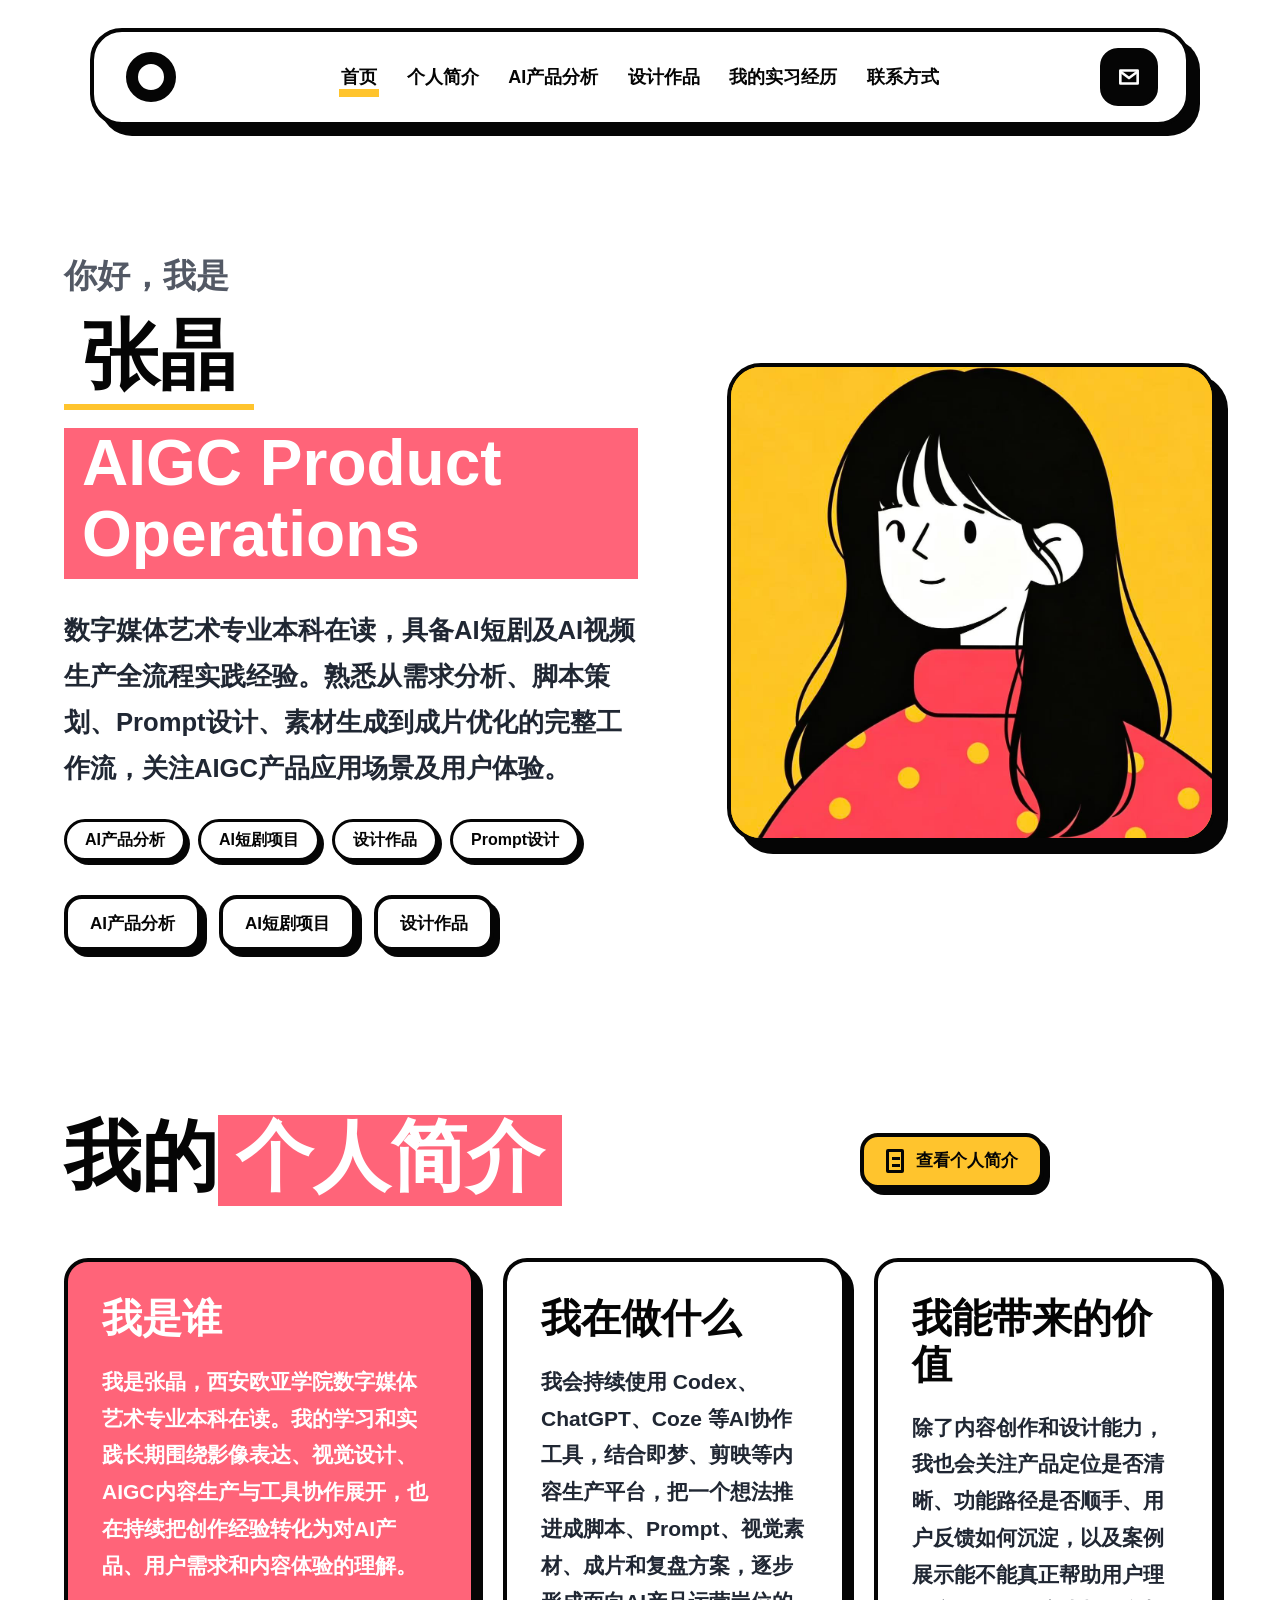
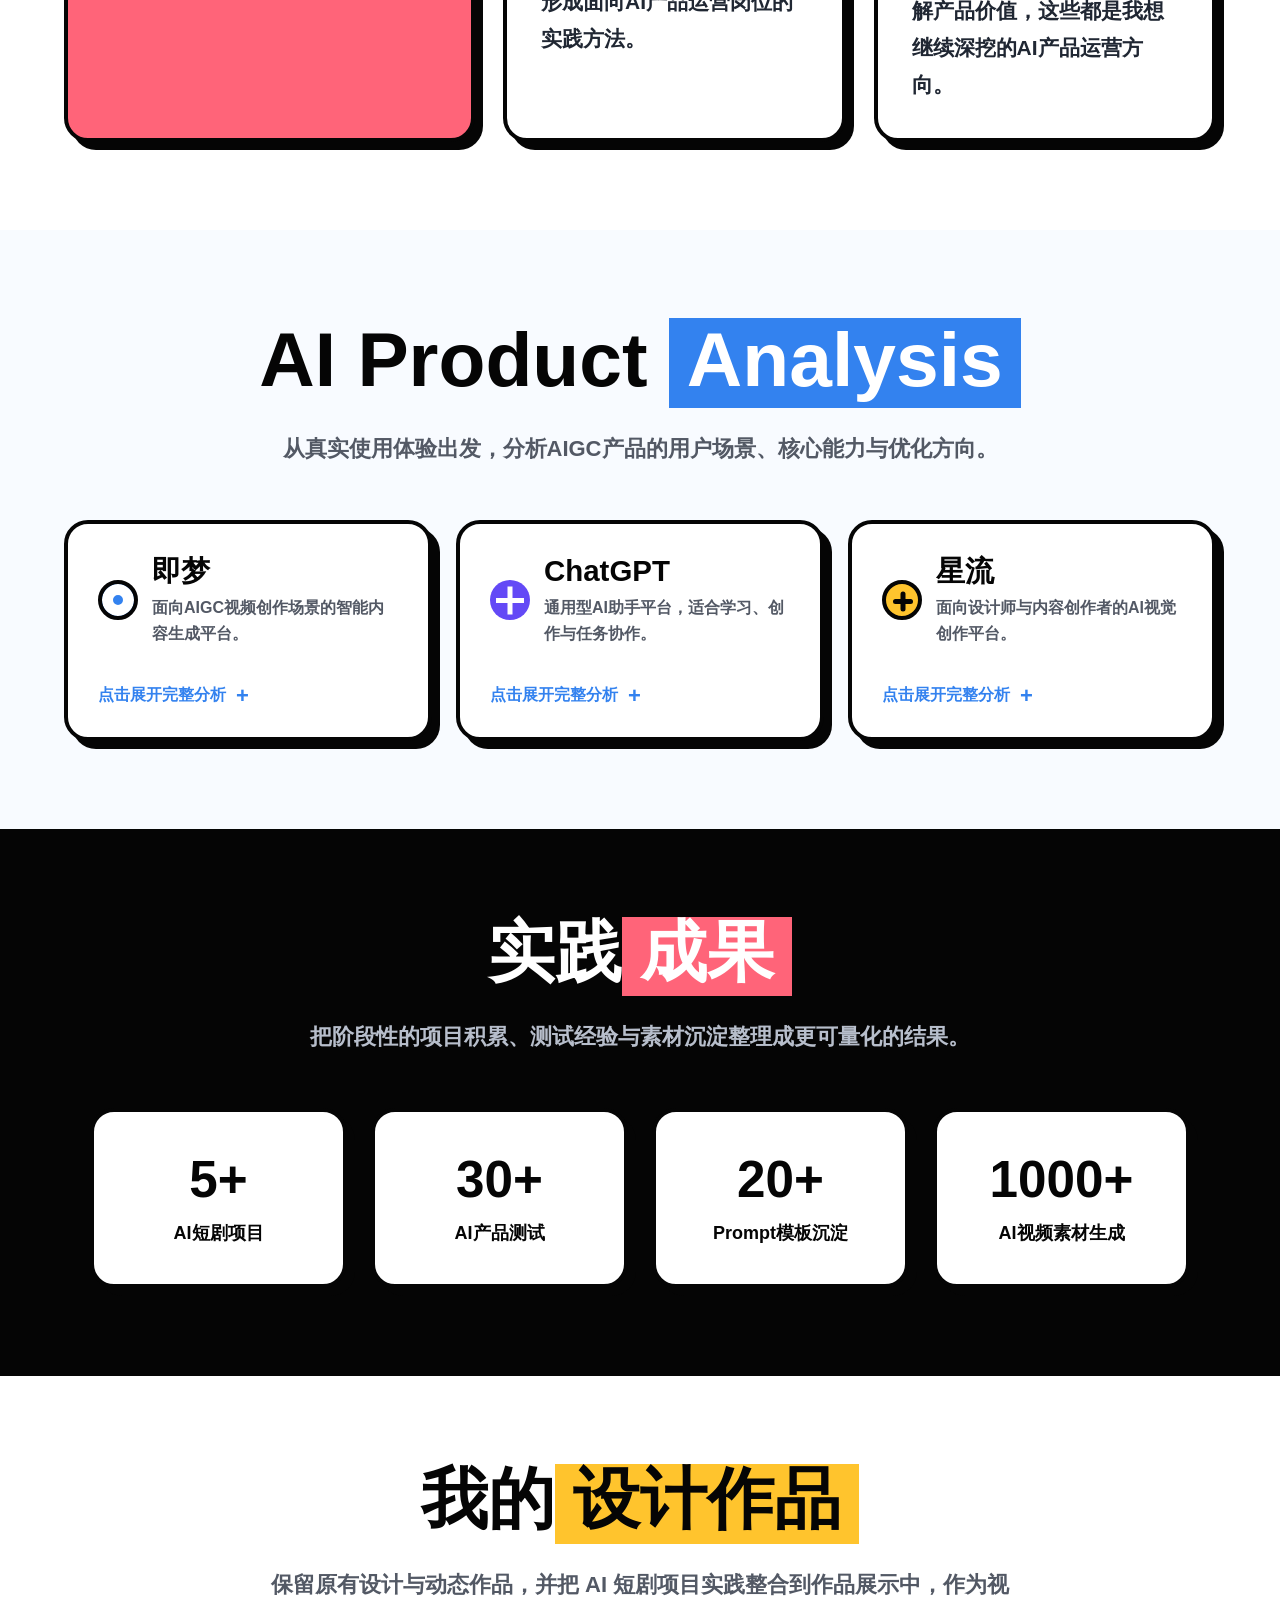
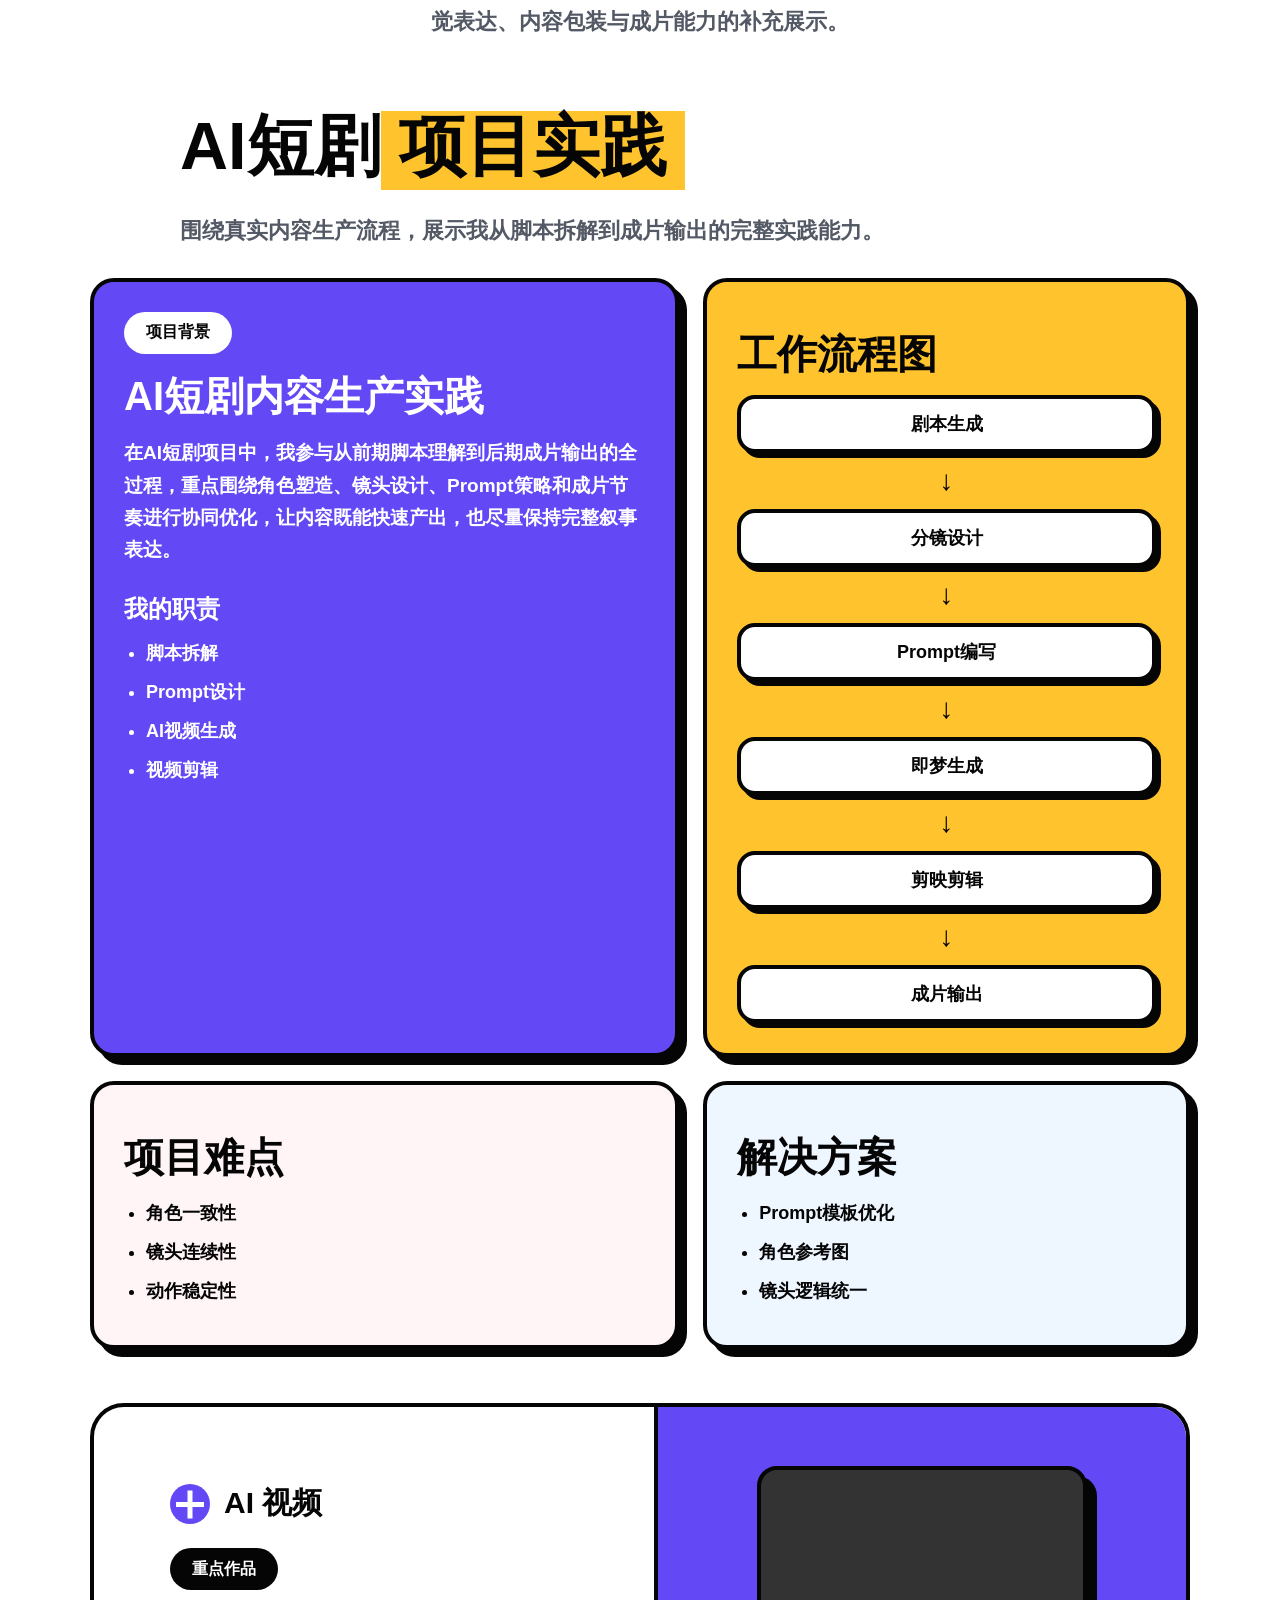
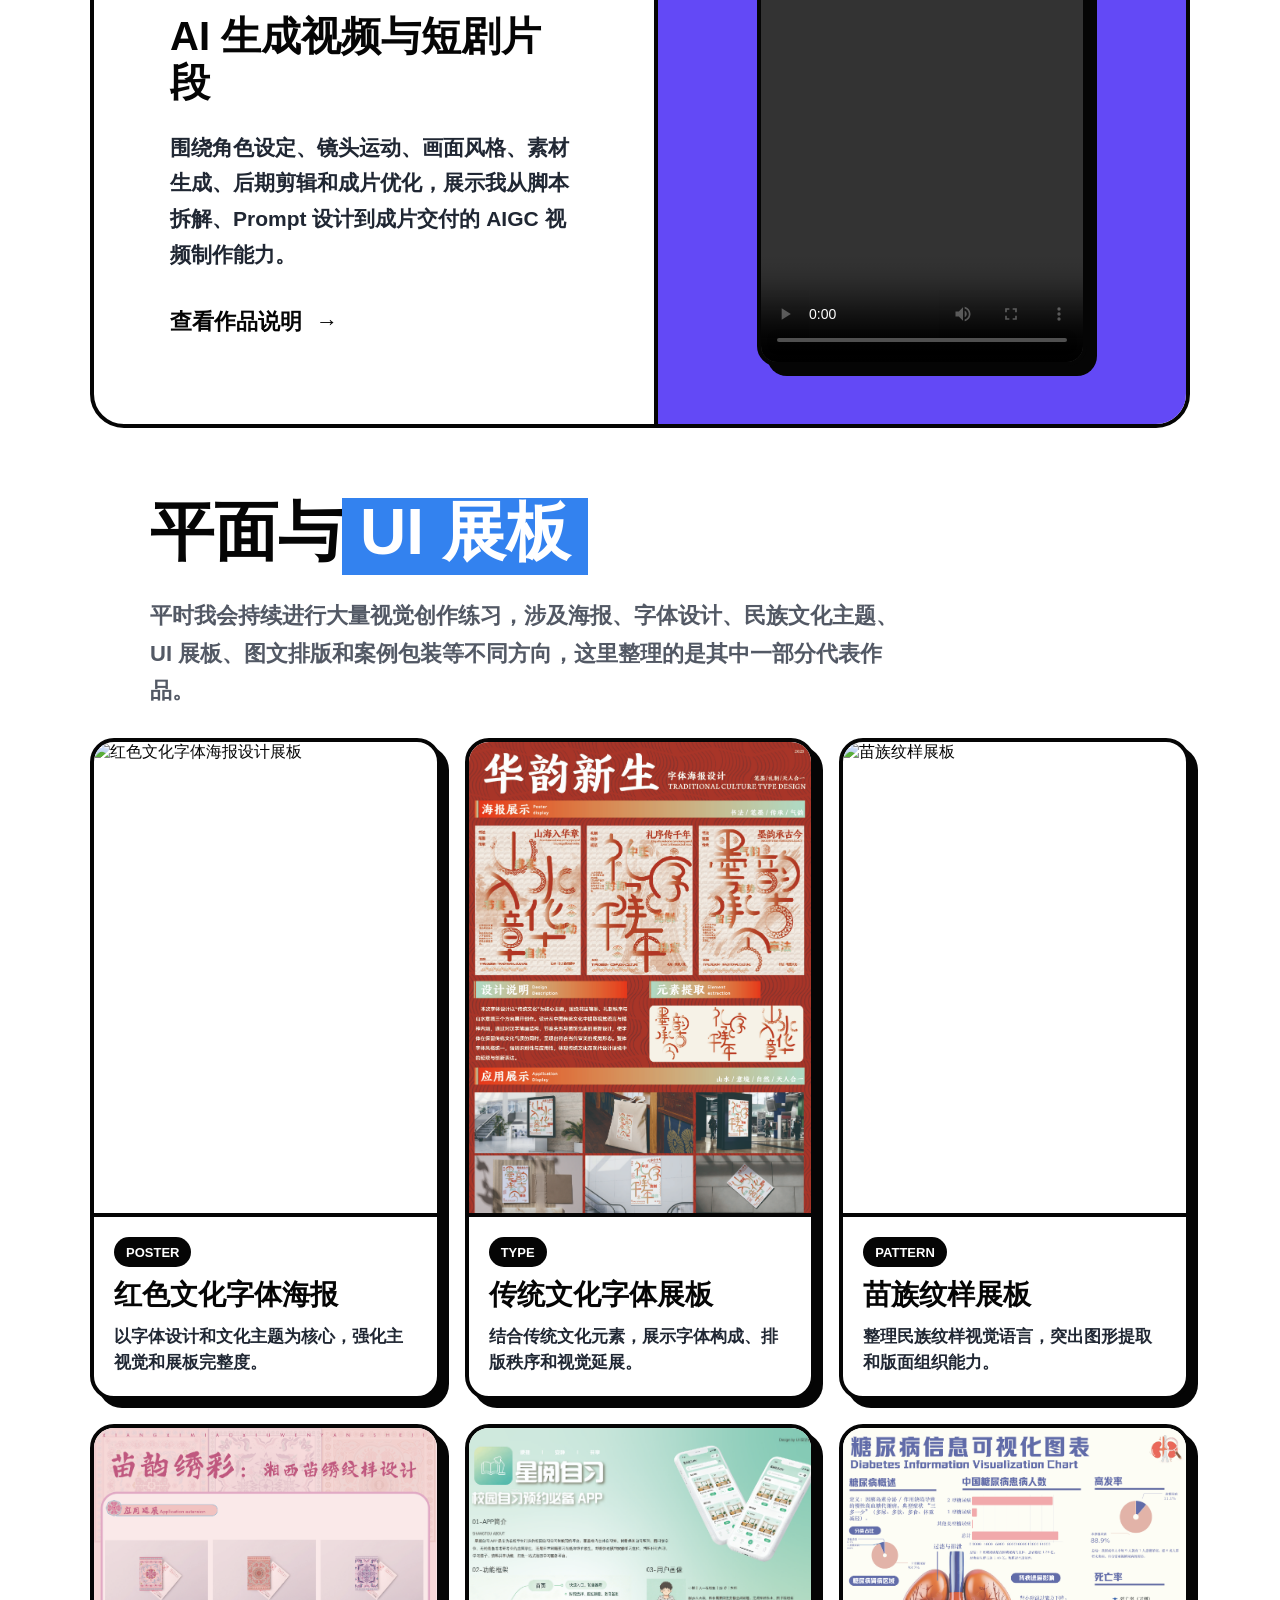
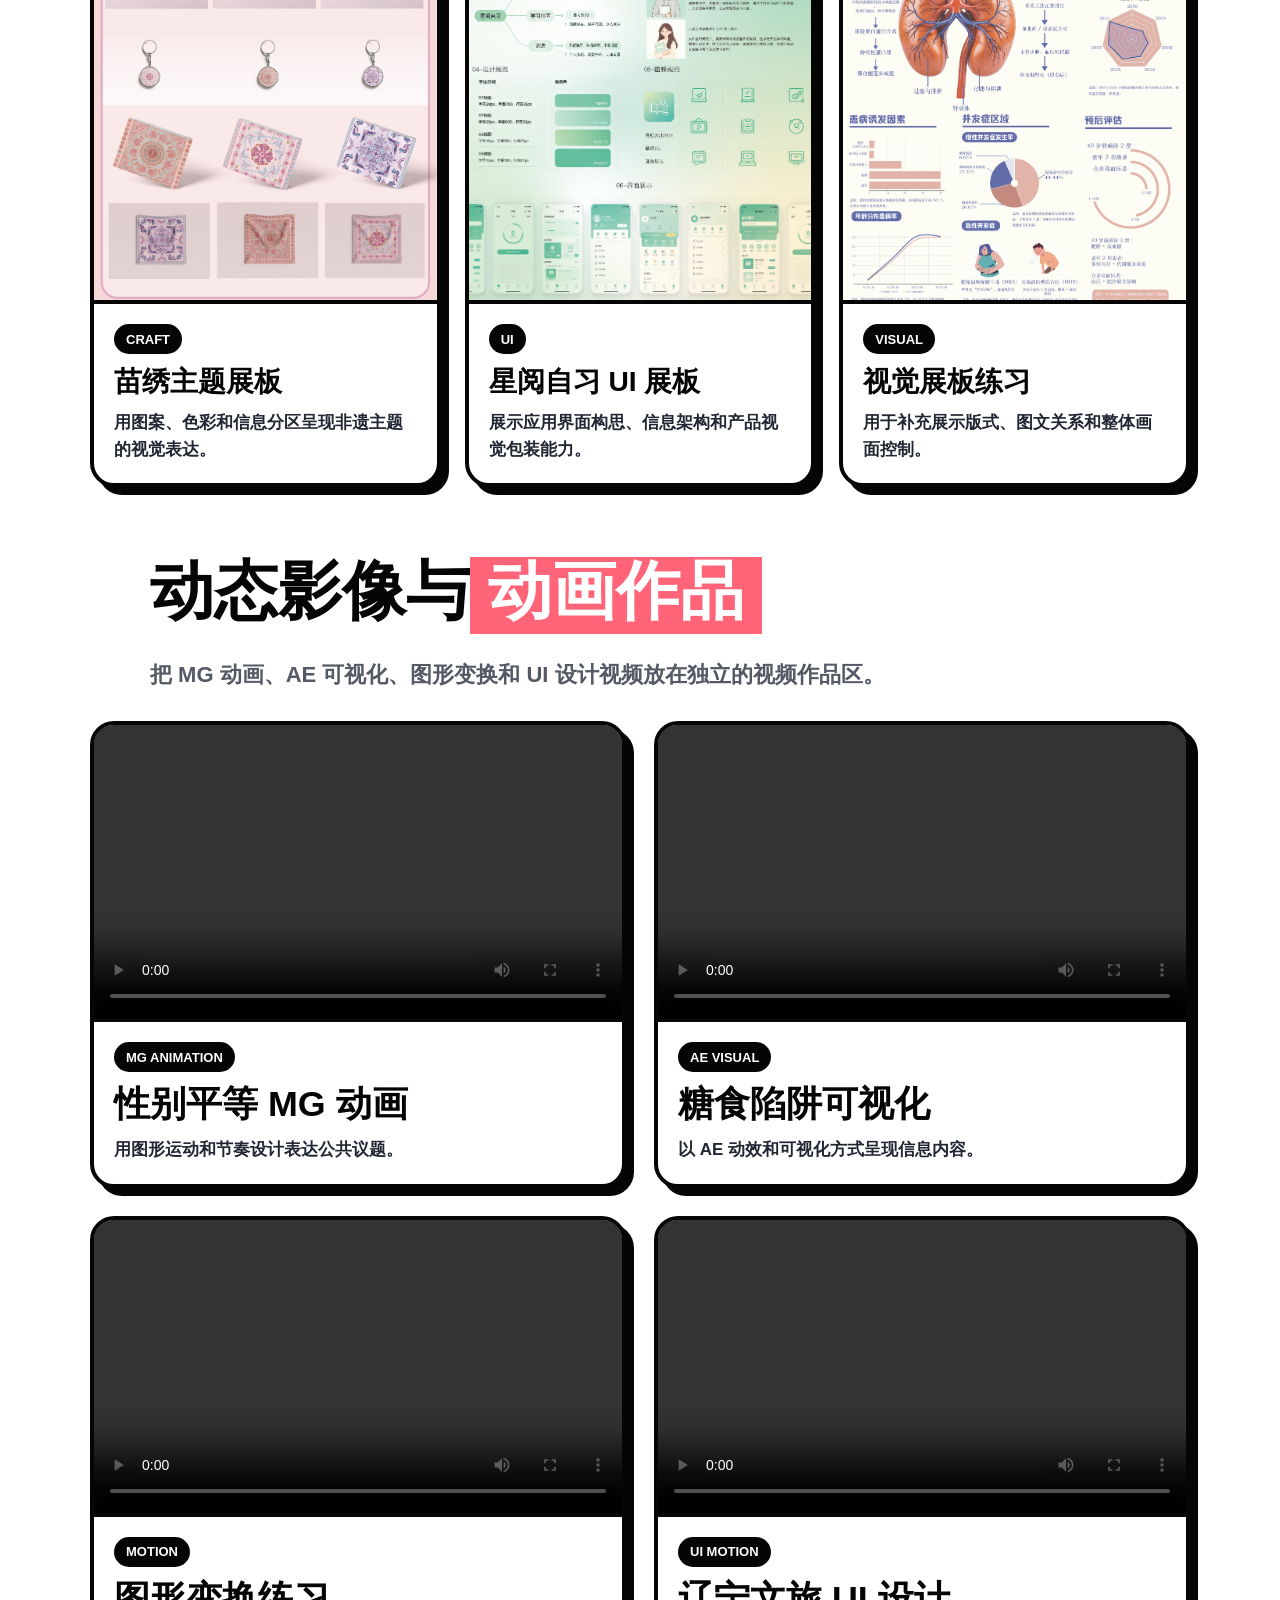
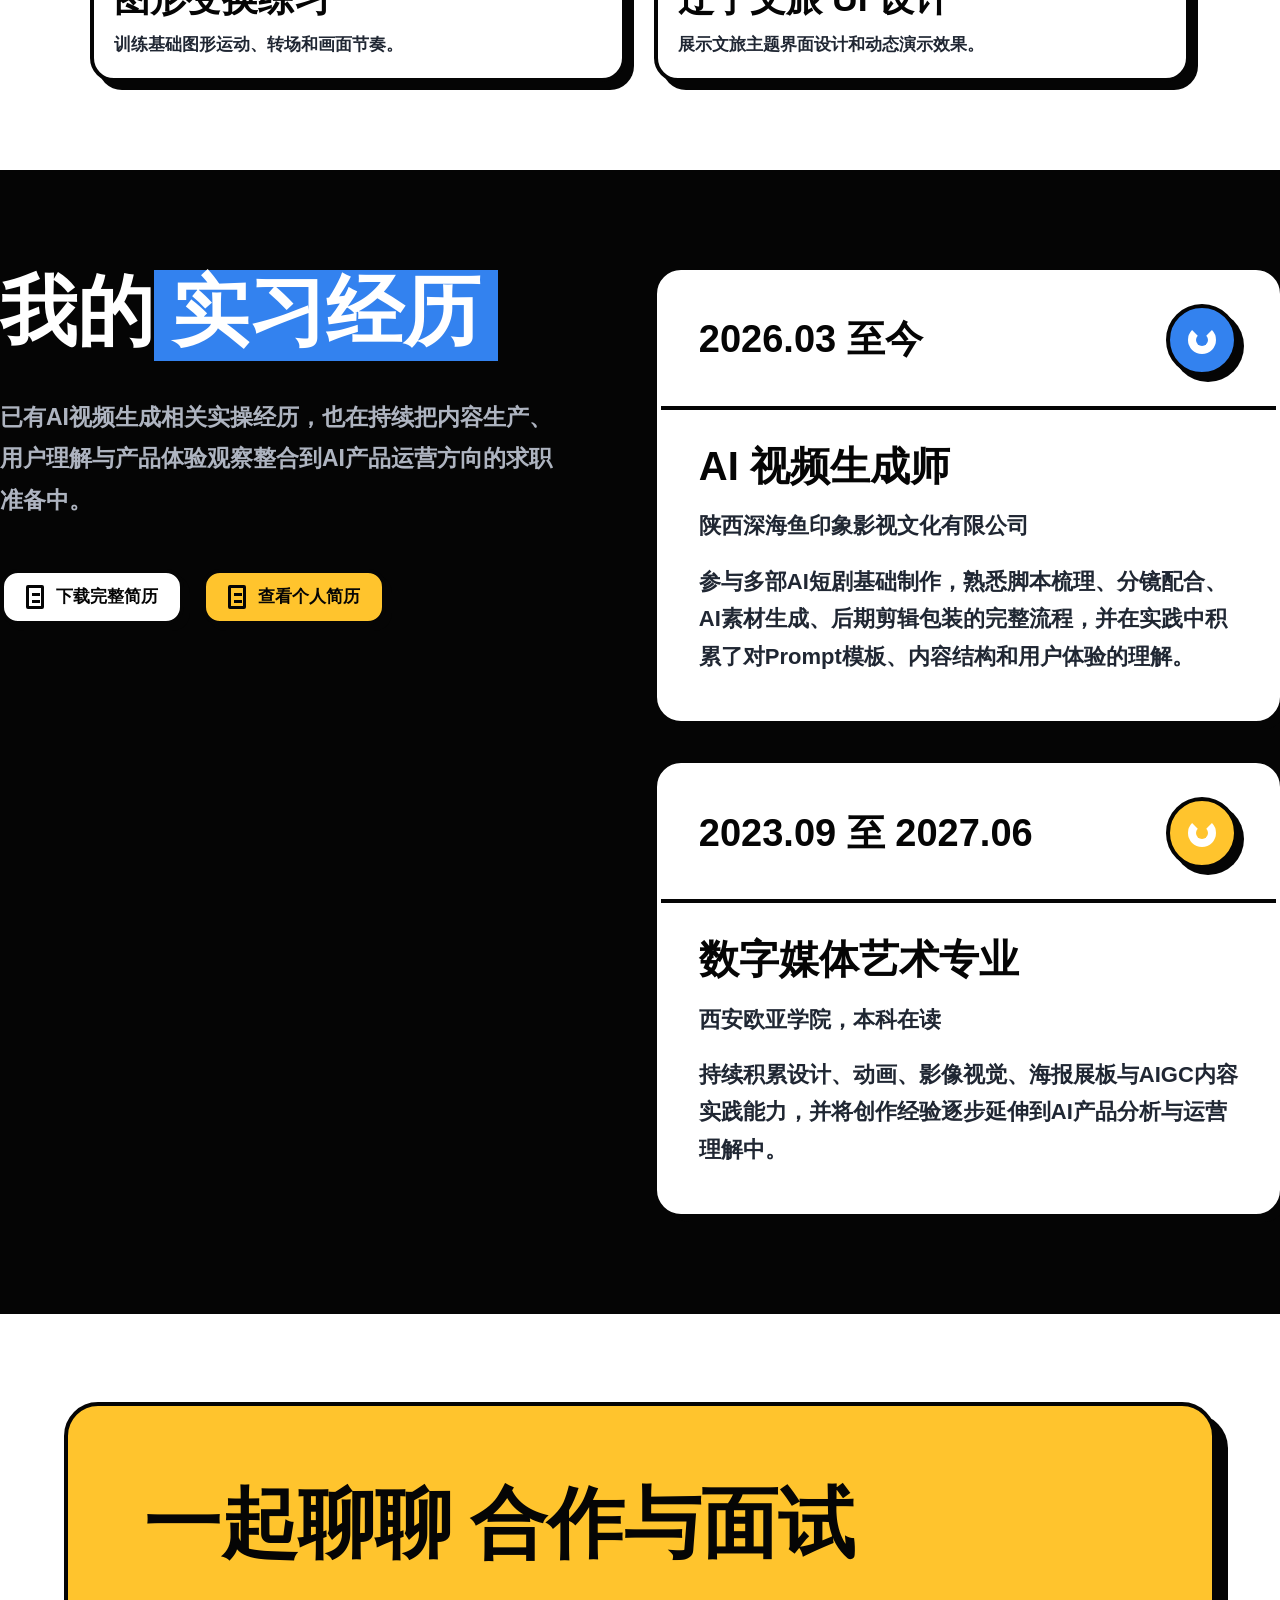
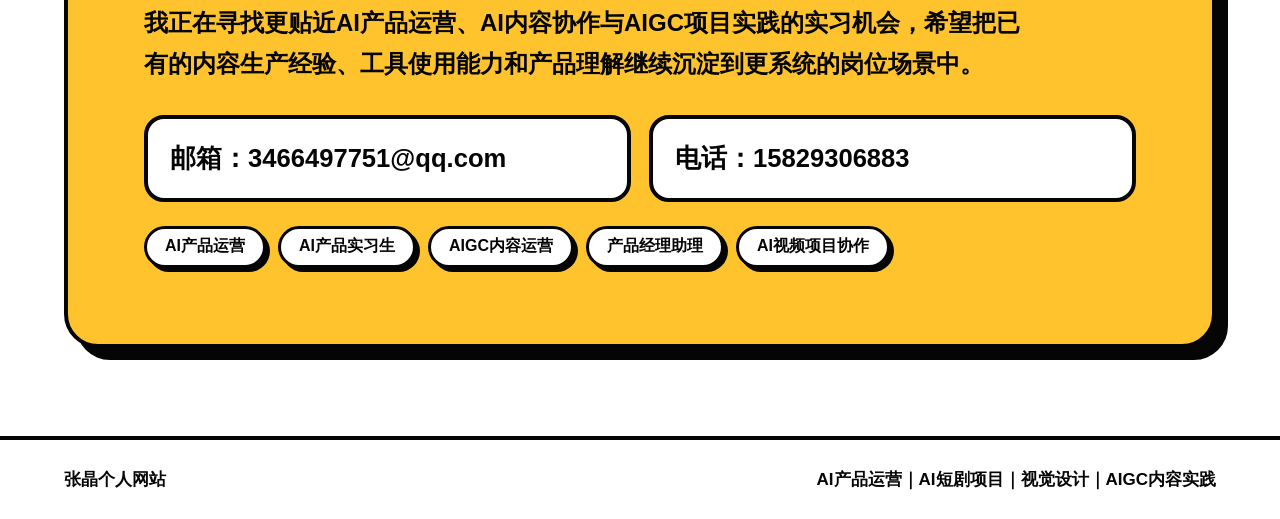
==== commit a8bb06fd: "Add files via upload" ====
--- a/styles.css
+++ b/styles.css
@@ -30,10 +30,6 @@
   letter-spacing: 0;
 }
 
-body.menu-open {
-  overflow: hidden;
-}
-
 a {
   color: inherit;
   text-decoration: none;
@@ -42,6 +38,15 @@
 button {
   color: inherit;
   font: inherit;
+}
+
+h1,
+h2,
+h3,
+h4,
+p,
+li {
+  overflow-wrap: anywhere;
 }
 
 .section-anchor {
@@ -55,7 +60,7 @@
   display: flex;
   align-items: center;
   justify-content: space-between;
-  width: min(100% - 32px, 1020px);
+  width: min(100% - 32px, 1100px);
   min-height: 86px;
   margin: 28px auto 0;
   padding: 16px 28px;
@@ -87,9 +92,11 @@
 .nav-links {
   display: flex;
   align-items: center;
-  gap: clamp(14px, 2.4vw, 32px);
+  gap: clamp(12px, 2vw, 28px);
   font-size: 18px;
   font-weight: 900;
+  flex-wrap: wrap;
+  justify-content: center;
 }
 
 .nav-link {
@@ -141,13 +148,24 @@
   stroke-linejoin: round;
 }
 
+.hero,
+.analysis,
+.project,
+.results,
+.works,
+.about,
+.contact {
+  padding: 88px clamp(24px, 5vw, 72px);
+}
+
 .hero {
   display: grid;
   min-height: calc(100svh - 142px);
-  grid-template-columns: minmax(0, 1.1fr) minmax(320px, 0.9fr);
+  grid-template-columns: minmax(0, 1.08fr) minmax(320px, 0.92fr);
   align-items: center;
   gap: clamp(32px, 7vw, 96px);
-  padding: clamp(74px, 10vw, 150px) clamp(24px, 5vw, 72px) 76px;
+  padding-top: clamp(74px, 10vw, 150px);
+  padding-bottom: 76px;
 }
 
 .top-note {
@@ -160,20 +178,12 @@
 .hero-name {
   display: inline-flex;
   align-items: center;
-  margin: 0 0 20px;
+  margin: 0 0 18px;
   padding: 4px 18px 10px;
   border-bottom: 6px solid var(--yellow);
-  color: var(--black);
   font-size: clamp(40px, 6vw, 82px);
   font-weight: 900;
   line-height: 1;
-}
-
-h1,
-h2,
-h3,
-p {
-  overflow-wrap: anywhere;
 }
 
 h1 {
@@ -184,7 +194,6 @@
   margin: 0;
   font-size: clamp(38px, 5vw, 72px);
   line-height: 1.12;
-  letter-spacing: 0;
 }
 
 .hero-title-line {
@@ -196,16 +205,20 @@
 
 h2 {
   margin: 0;
-  font-size: clamp(42px, 6.4vw, 88px);
-  line-height: 1.1;
-  letter-spacing: 0;
+  font-size: clamp(42px, 6vw, 84px);
+  line-height: 1.08;
 }
 
 h3 {
   margin: 0;
-  font-size: clamp(26px, 3.4vw, 42px);
-  line-height: 1.15;
-  letter-spacing: 0;
+  font-size: clamp(26px, 3.2vw, 40px);
+  line-height: 1.14;
+}
+
+h4 {
+  margin: 0;
+  font-size: clamp(18px, 2vw, 24px);
+  line-height: 1.2;
 }
 
 mark {
@@ -228,8 +241,8 @@
 }
 
 .hero-text {
-  max-width: 760px;
-  margin: 30px 0 0;
+  max-width: 780px;
+  margin: 28px 0 0;
   color: #202733;
   font-size: clamp(19px, 2vw, 28px);
   font-weight: 700;
@@ -260,105 +273,70 @@
   box-shadow: 4px 4px 0 var(--black);
 }
 
-.hero-actions {
+.hero-quick-nav {
   display: flex;
   flex-wrap: wrap;
-  gap: 24px;
-  margin-top: 46px;
-}
-
-.btn,
+  gap: 18px;
+  margin-top: 34px;
+}
+
+.quick-link,
 .resume-btn {
   display: inline-flex;
-  min-width: 220px;
-  min-height: 74px;
+  min-height: 56px;
   align-items: center;
   justify-content: center;
   gap: 12px;
-  padding: 0 28px;
+  padding: 0 22px;
   border: var(--border);
-  border-radius: 22px;
-  font-size: 22px;
-  font-weight: 900;
+  border-radius: 18px;
+  background: #fff;
+  color: var(--black);
+  font-size: 17px;
+  font-weight: 900;
+  box-shadow: 6px 6px 0 var(--black);
   transition: transform 180ms ease, box-shadow 180ms ease, background 180ms ease;
 }
 
-.btn:hover,
+.quick-link:hover,
 .resume-btn:hover,
 .text-action:hover {
   transform: translate(-4px, -4px);
-  box-shadow: 8px 8px 0 var(--black);
-}
-
-.btn-dark {
-  background: var(--black);
-  color: #fff;
-}
-
-.btn-light,
-.resume-btn {
-  background: #fff;
-}
-
-.icon-mail,
-.icon-folder,
+}
+
+.quick-link:hover,
+.resume-btn:hover {
+  box-shadow: 10px 10px 0 var(--black);
+}
+
+.resume-view-btn {
+  background: var(--yellow);
+}
+
 .icon-doc {
   position: relative;
-  width: 22px;
-  height: 18px;
-  border: 3px solid currentColor;
-  border-radius: 3px;
-}
-
-.icon-mail::before {
-  position: absolute;
-  inset: 3px 2px auto;
-  height: 8px;
-  content: "";
-  border-right: 3px solid currentColor;
-  border-bottom: 3px solid currentColor;
-  transform: rotate(45deg);
-}
-
-.icon-folder {
-  height: 17px;
-  border-radius: 4px;
-}
-
-.icon-folder::before {
-  position: absolute;
-  top: -8px;
-  left: 2px;
-  width: 12px;
-  height: 8px;
-  content: "";
-  border: 3px solid currentColor;
-  border-bottom: 0;
-  border-radius: 4px 4px 0 0;
-}
-
-.icon-doc {
   width: 18px;
   height: 24px;
+  border: 3px solid currentColor;
   border-radius: 2px;
 }
 
 .icon-doc::before,
 .icon-doc::after {
   position: absolute;
-  left: 4px;
-  width: 7px;
+  left: 3px;
+  width: 8px;
   height: 3px;
   content: "";
   background: currentColor;
 }
 
 .icon-doc::before {
-  top: 7px;
+  top: 5px;
 }
 
 .icon-doc::after {
-  top: 14px;
+  top: 12px;
 }
 
 .hero-art {
@@ -370,10 +348,10 @@
   position: relative;
   width: min(100%, 620px);
   aspect-ratio: 1 / 0.98;
+  overflow: hidden;
   border: var(--border);
   border-radius: 34px;
   background: var(--yellow);
-  overflow: hidden;
   box-shadow: var(--shadow);
   transition: transform 240ms ease;
 }
@@ -394,131 +372,9 @@
   transform: scale(1.06);
 }
 
-.face {
-  position: absolute;
-  top: 16%;
-  left: 33%;
-  width: 31%;
-  height: 38%;
-  border: var(--border);
-  border-radius: 48% 48% 38% 38%;
-  background: #fff;
-  z-index: 4;
-}
-
-.hair-one,
-.hair-two {
-  position: absolute;
-  display: block;
-  background: var(--black);
-}
-
-.hair-one {
-  top: -26%;
-  left: -33%;
-  width: 126%;
-  height: 62%;
-  border-radius: 68% 72% 18% 54%;
-  transform: rotate(-6deg);
-}
-
-.hair-two {
-  top: 8%;
-  left: -40%;
-  width: 80%;
-  height: 38%;
-  border-radius: 76% 8% 72% 20%;
-  transform: rotate(10deg);
-}
-
-.eye {
-  position: absolute;
-  top: 46%;
-  width: 26px;
-  height: 26px;
-  border: 4px solid var(--black);
-  border-right: 0;
-  border-bottom: 0;
-  border-radius: 50%;
-}
-
-.eye-left {
-  left: 22%;
-}
-
-.eye-right {
-  right: 20%;
-}
-
-.smile {
-  position: absolute;
-  right: 20%;
-  bottom: 22%;
-  left: 20%;
-  height: 40px;
-  border: 4px solid var(--black);
-  border-top: 0;
-  border-radius: 0 0 70px 70px;
-  background: var(--black);
-}
-
-.ear {
-  position: absolute;
-  right: -22%;
-  top: 42%;
-  width: 33%;
-  height: 33%;
-  border: var(--border);
-  border-radius: 50%;
-  background: #fff;
-  z-index: -1;
-}
-
-.neck {
-  position: absolute;
-  top: 49%;
-  left: 45%;
-  width: 13%;
-  height: 22%;
-  border: var(--border);
-  background: #fff;
-  z-index: 2;
-}
-
-.body-shape {
-  position: absolute;
-  right: -10%;
-  bottom: -28%;
-  left: 5%;
-  height: 55%;
-  border: var(--border);
-  border-radius: 54% 54% 0 0;
-  background: #ff415d;
-  overflow: hidden;
-}
-
-.body-shape span {
-  position: absolute;
-  width: 28px;
-  height: 28px;
-  border-radius: 50%;
-  background: var(--yellow);
-}
-
-.body-shape span:nth-child(1) { top: 18%; left: 14%; }
-.body-shape span:nth-child(2) { top: 35%; left: 30%; }
-.body-shape span:nth-child(3) { top: 15%; left: 50%; }
-.body-shape span:nth-child(4) { top: 30%; left: 70%; }
-.body-shape span:nth-child(5) { top: 58%; left: 42%; }
-.body-shape span:nth-child(6) { top: 55%; left: 82%; }
-
-.works {
-  padding: 80px clamp(24px, 5vw, 72px) 90px;
-}
-
 .section-title {
   max-width: 980px;
-  margin-bottom: 58px;
+  margin-bottom: 52px;
 }
 
 .section-title.centered {
@@ -528,7 +384,7 @@
 }
 
 .section-title p {
-  max-width: 720px;
+  max-width: 760px;
   margin: 22px auto 0;
   color: var(--muted);
   font-size: 22px;
@@ -549,118 +405,172 @@
   margin-left: 0;
 }
 
-.work-showcase {
-  display: grid;
-  gap: 46px;
-}
-
-.asset-gallery {
-  display: grid;
-  grid-template-columns: repeat(4, minmax(0, 1fr));
+.about {
+  background: #fff;
+}
+
+.about-header {
+  display: flex;
+  align-items: center;
+  justify-content: space-between;
   gap: 24px;
-  margin-top: 46px;
-}
-
-.asset-gallery-large {
-  grid-template-columns: repeat(3, minmax(0, 1fr));
-  align-items: start;
-  margin-top: 0;
-}
-
-.asset-card {
-  overflow: hidden;
+}
+
+.about-header h2 {
+  flex: 1 1 auto;
+}
+
+.about-actions {
+  display: flex;
+  flex: 0 0 auto;
+  justify-content: flex-end;
+  margin-left: auto;
+}
+
+.about-grid {
+  display: grid;
+  grid-template-columns: 1.2fr 1fr 1fr;
+  gap: 28px;
+}
+
+.about-card,
+.analysis-card,
+.project-card,
+.result-card,
+.asset-card,
+.motion-card,
+.experience-card {
   border: var(--border);
-  border-radius: 24px;
+  border-radius: var(--radius-lg);
   background: #fff;
   box-shadow: 8px 8px 0 var(--black);
+}
+
+.about-card {
+  min-height: 280px;
+  padding: 34px;
+  transition: transform 180ms ease, background 180ms ease;
+}
+
+.about-card:hover {
+  transform: translateY(-8px) rotate(-1deg);
+  background: var(--yellow);
+}
+
+.about-card h3 {
+  margin-bottom: 22px;
+}
+
+.about-card p {
+  margin: 0;
+  color: #202733;
+  font-size: 21px;
+  font-weight: 700;
+  line-height: 1.75;
+}
+
+.intro-card {
+  background: var(--pink);
+  color: #fff;
+}
+
+.intro-card p {
+  color: #fff;
+}
+
+.analysis {
+  background: #f8fbff;
+}
+
+.analysis-grid {
+  display: grid;
+  grid-template-columns: repeat(3, minmax(0, 1fr));
+  gap: 24px;
+}
+
+.analysis-card {
+  padding: 30px;
   transition: transform 180ms ease, box-shadow 180ms ease;
 }
 
-.asset-card:hover {
+.analysis-toggle {
+  display: grid;
+  width: 100%;
+  padding: 0;
+  border: 0;
+  background: transparent;
+  text-align: left;
+  cursor: pointer;
+}
+
+.analysis-card:hover,
+.project-card:hover,
+.result-card:hover,
+.asset-card:hover,
+.motion-card:hover {
   transform: translateY(-6px);
   box-shadow: 12px 12px 0 var(--black);
 }
 
-.asset-card img {
-  display: block;
-  width: 100%;
-  aspect-ratio: 1.18;
-  border-bottom: var(--border);
-  object-fit: cover;
-}
-
-.asset-gallery-large .asset-card img {
-  aspect-ratio: 0.72;
-  object-fit: cover;
-  object-position: top center;
-}
-
-.asset-card-featured img {
-  object-position: center center;
-  background: transparent;
-}
-
-.asset-card div {
-  padding: 20px;
-}
-
-.asset-card span {
+.analysis-head {
+  display: flex;
+  align-items: center;
+  gap: 14px;
+  margin-bottom: 20px;
+}
+
+.analysis-head h3 {
+  font-size: clamp(22px, 2.3vw, 30px);
+}
+
+.analysis-head-copy p {
+  margin: 8px 0 0;
+  color: var(--muted);
+  font-size: 16px;
+  font-weight: 700;
+  line-height: 1.6;
+}
+
+.analysis-toggle-text {
   display: inline-flex;
-  min-height: 30px;
   align-items: center;
-  margin-bottom: 12px;
-  padding: 0 12px;
-  border-radius: 999px;
-  background: var(--black);
-  color: #fff;
-  font-size: 13px;
-  font-weight: 900;
-  text-transform: uppercase;
-}
-
-.asset-card h3 {
-  font-size: clamp(22px, 2.2vw, 30px);
-}
-
-.asset-card p {
-  margin: 12px 0 0;
+  gap: 10px;
+  margin-top: 18px;
+  color: var(--blue);
+  font-size: 16px;
+  font-weight: 900;
+}
+
+.analysis-toggle-text::after {
+  content: "+";
+  font-size: 22px;
+  line-height: 1;
+  transition: transform 180ms ease;
+}
+
+.analysis-card.is-open .analysis-toggle-text::after {
+  transform: rotate(45deg);
+}
+
+.analysis-panel {
+  margin-top: 22px;
+  padding-top: 22px;
+  border-top: 3px solid var(--black);
+}
+
+.analysis-list {
+  display: grid;
+  gap: 14px;
+  margin: 0;
+  padding: 0;
+  list-style: none;
+}
+
+.analysis-list li {
   color: #202733;
   font-size: 17px;
-  font-weight: 800;
-  line-height: 1.55;
-}
-
-.case-card {
-  display: grid;
-  min-height: 470px;
-  grid-template-columns: minmax(320px, 1fr) minmax(320px, 0.95fr);
-  overflow: hidden;
-  border: var(--border);
-  border-radius: var(--radius-xl);
-  background: #fff;
-  transition: transform 220ms ease, box-shadow 220ms ease;
-}
-
-.case-card:hover {
-  transform: translateY(-8px);
-  box-shadow: var(--shadow);
-}
-
-.case-info {
-  display: flex;
-  flex-direction: column;
-  justify-content: center;
-  align-items: flex-start;
-  gap: 24px;
-  padding: clamp(36px, 6vw, 76px);
-}
-
-.case-kicker {
-  display: inline-flex;
-  align-items: center;
-  gap: 14px;
-  font-size: 30px;
-  font-weight: 900;
+  font-weight: 700;
+  line-height: 1.65;
 }
 
 .round-icon {
@@ -668,7 +578,11 @@
   display: inline-block;
   width: 40px;
   height: 40px;
+  flex: 0 0 40px;
   border-radius: 50%;
+}
+
+.round-icon.cross {
   background: var(--purple);
 }
 
@@ -714,6 +628,32 @@
   transform: rotate(90deg);
 }
 
+.project {
+  background: #fff;
+}
+
+.project-layout {
+  display: grid;
+  grid-template-columns: 1.15fr 0.95fr;
+  gap: 24px;
+}
+
+.project-card {
+  padding: 30px;
+  transition: transform 180ms ease, box-shadow 180ms ease;
+}
+
+.project-overview {
+  background: var(--purple);
+  color: #fff;
+}
+
+.project-overview p,
+.project-overview li,
+.project-overview h4 {
+  color: #fff;
+}
+
 .pill {
   display: inline-flex;
   min-height: 42px;
@@ -726,6 +666,206 @@
   font-weight: 900;
 }
 
+.project-overview .pill {
+  background: #fff;
+  color: var(--black);
+}
+
+.project-overview h3,
+.project-flow-card h3,
+.project-issues h3,
+.project-solutions h3 {
+  margin-top: 20px;
+  margin-bottom: 18px;
+}
+
+.project-overview p,
+.project-flow-card p {
+  margin: 0;
+  font-size: 19px;
+  font-weight: 700;
+  line-height: 1.7;
+}
+
+.project-duties {
+  margin-top: 28px;
+}
+
+.project-duties ul,
+.bullet-list {
+  margin: 16px 0 0;
+  padding-left: 22px;
+}
+
+.project-duties li,
+.bullet-list li {
+  margin-bottom: 10px;
+  font-size: 18px;
+  font-weight: 800;
+  line-height: 1.6;
+}
+
+.project-flow-card {
+  display: flex;
+  flex-direction: column;
+  justify-content: center;
+  background: var(--yellow);
+}
+
+.project-issues {
+  background: #fff5f7;
+}
+
+.project-solutions {
+  background: #eef6ff;
+}
+
+.flow-steps {
+  display: grid;
+  gap: 12px;
+}
+
+.flow-step,
+.flow-arrow {
+  text-align: center;
+  font-weight: 900;
+}
+
+.flow-step {
+  min-height: 58px;
+  display: grid;
+  place-items: center;
+  padding: 12px 18px;
+  border: var(--border);
+  border-radius: 18px;
+  background: #fff;
+  box-shadow: 5px 5px 0 var(--black);
+  font-size: 18px;
+}
+
+.flow-arrow {
+  font-size: 28px;
+}
+
+.results {
+  background: var(--black);
+  color: #fff;
+}
+
+.results .section-title,
+.works .section-title,
+.project-block,
+.work-showcase,
+.asset-gallery,
+.motion-grid,
+.results-grid {
+  width: min(100%, 1100px);
+  margin-right: auto;
+  margin-left: auto;
+}
+
+.results .section-title p {
+  color: #b7becb;
+}
+
+.results-grid {
+  display: grid;
+  grid-template-columns: repeat(4, minmax(0, 1fr));
+  gap: 24px;
+  align-items: stretch;
+}
+
+.result-card {
+  display: flex;
+  flex-direction: column;
+  align-items: center;
+  justify-content: center;
+  min-height: 180px;
+  padding: 30px 24px;
+  text-align: center;
+  border: var(--border);
+  border-radius: var(--radius-lg);
+  background: #fff;
+  color: var(--black);
+  box-shadow: 8px 8px 0 var(--black);
+  transition: transform 180ms ease, box-shadow 180ms ease;
+}
+
+.result-card strong {
+  display: block;
+  font-size: clamp(34px, 4vw, 58px);
+  font-weight: 900;
+}
+
+.result-card span {
+  display: block;
+  margin-top: 12px;
+  font-size: 18px;
+  font-weight: 800;
+}
+
+.works {
+  background: #fff;
+}
+
+.project-block {
+  margin-bottom: 54px;
+}
+
+.project-block .section-title.compact {
+  max-width: 920px;
+  margin-right: auto;
+  margin-left: auto;
+}
+
+.project-block .section-title.compact h2,
+.works .section-title.centered h2,
+.results .section-title.centered h2 {
+  font-size: clamp(34px, 5.2vw, 76px);
+}
+
+.project-layout {
+  width: 100%;
+}
+
+.work-showcase {
+  display: grid;
+  gap: 46px;
+}
+
+.case-card {
+  display: grid;
+  min-height: 470px;
+  grid-template-columns: minmax(320px, 1fr) minmax(320px, 0.95fr);
+  overflow: hidden;
+  border: var(--border);
+  border-radius: var(--radius-xl);
+  background: #fff;
+  transition: transform 220ms ease, box-shadow 220ms ease;
+}
+
+.case-card:hover {
+  transform: translateY(-8px);
+  box-shadow: var(--shadow);
+}
+
+.case-info {
+  display: flex;
+  flex-direction: column;
+  justify-content: center;
+  align-items: flex-start;
+  gap: 24px;
+  padding: clamp(36px, 6vw, 76px);
+}
+
+.case-kicker {
+  display: inline-flex;
+  align-items: center;
+  gap: 14px;
+  font-size: 30px;
+  font-weight: 900;
+}
+
 .case-info p {
   max-width: 680px;
   margin: 0;
@@ -745,6 +885,7 @@
   font-size: 22px;
   font-weight: 900;
   cursor: pointer;
+  transition: transform 180ms ease;
 }
 
 .text-action::after {
@@ -769,23 +910,11 @@
   background: var(--purple);
 }
 
-.case-blue .case-visual {
-  background: var(--blue);
-}
-
-.case-yellow .case-visual {
-  background: var(--yellow);
-}
-
 .video-stack {
   display: grid;
   width: min(92%, 620px);
   justify-items: center;
   gap: 18px;
-}
-
-.video-stack-compact {
-  gap: 16px;
 }
 
 .video-stage {
@@ -804,306 +933,60 @@
   background: var(--black);
   box-shadow: 10px 10px 0 var(--black);
   object-fit: contain;
-  transition: transform 260ms ease, opacity 260ms ease, filter 260ms ease;
 }
 
 .video-portrait {
   aspect-ratio: 9 / 16;
 }
 
-.work-video.is-active {
-  z-index: 3;
-  opacity: 1;
-  filter: saturate(1);
-  transform: translate(0, 0) rotate(0deg) scale(1);
-}
-
-.work-video.is-next {
-  z-index: 2;
-  opacity: 0.68;
-  filter: saturate(0.9);
-  pointer-events: none;
-  transform: translate(38px, 18px) rotate(5deg) scale(0.94);
-}
-
-.work-video.is-back {
-  z-index: 1;
-  opacity: 0.46;
-  filter: saturate(0.72);
-  pointer-events: none;
-  transform: translate(-34px, 34px) rotate(-5deg) scale(0.88);
-}
-
-.video-controls {
-  display: inline-flex;
-  align-items: center;
-  gap: 14px;
-  padding: 10px 14px;
-  border: var(--border);
-  border-radius: 999px;
-  background: #fff;
-  box-shadow: 7px 7px 0 var(--black);
-}
-
-.video-arrow,
-.video-dot {
-  border: var(--border);
-  background: #fff;
-  cursor: pointer;
-  transition: transform 160ms ease, background 160ms ease;
-}
-
-.video-arrow {
-  display: grid;
-  width: 42px;
-  height: 42px;
-  place-items: center;
-  border-radius: 50%;
-  font-size: 22px;
-  font-weight: 900;
-}
-
-.video-dot {
-  width: 18px;
-  height: 18px;
-  padding: 0;
-  border-width: 3px;
-  border-radius: 50%;
-}
-
-.video-arrow:hover,
-.video-dot:hover,
-.video-dot.is-active {
-  background: var(--yellow);
-  transform: translateY(-2px);
-}
-
-.video-dots {
-  display: inline-flex;
-  align-items: center;
-  gap: 8px;
-}
-
-.laptop-art {
-  position: relative;
-  width: min(78%, 520px);
-  height: 310px;
-}
-
-.screen {
-  position: absolute;
-  inset: 0 8% 42px;
-  border: var(--border);
-  border-radius: 18px;
-  background: #fff;
-  box-shadow: 10px 10px 0 var(--black);
-}
-
-.screen::before,
-.screen::after {
-  position: absolute;
-  top: 0;
-  bottom: 0;
-  content: "";
-  border-left: 4px solid var(--black);
-}
-
-.screen::before {
-  left: 22%;
-}
-
-.screen::after {
-  right: 22%;
-}
-
-.play-button {
-  position: absolute;
-  top: 24%;
-  left: 34%;
-  width: 34%;
-  height: 42%;
-  border: var(--border);
-  border-radius: 16px;
-  background: var(--purple);
-}
-
-.play-button::after {
-  position: absolute;
-  top: 50%;
-  left: 50%;
-  width: 0;
-  height: 0;
-  content: "";
-  border-top: 28px solid transparent;
-  border-bottom: 28px solid transparent;
-  border-left: 42px solid #fff;
-  transform: translate(-38%, -50%);
-}
-
-.side-lines,
-.caption-lines {
-  position: absolute;
-  width: 17%;
-}
-
-.side-lines {
-  top: 20%;
-  left: 3%;
-  height: 58%;
-  background:
-    radial-gradient(circle at 18px 18px, var(--purple) 0 12px, transparent 13px),
-    linear-gradient(var(--black), var(--black)) 50px 15px / 44px 4px no-repeat,
-    radial-gradient(circle at 18px 86px, #fff 0 12px, var(--black) 13px 16px, transparent 17px),
-    linear-gradient(var(--black), var(--black)) 50px 84px / 38px 4px no-repeat,
-    radial-gradient(circle at 18px 154px, #fff 0 12px, var(--black) 13px 16px, transparent 17px),
-    linear-gradient(var(--black), var(--black)) 50px 152px / 34px 4px no-repeat;
-}
-
-.caption-lines {
-  right: 3%;
-  bottom: 17%;
-  height: 68%;
-  background:
-    linear-gradient(var(--black), var(--black)) 0 18px / 90px 4px no-repeat,
-    linear-gradient(var(--purple), var(--purple)) 0 48px / 58px 4px no-repeat,
-    linear-gradient(var(--black), var(--black)) 0 78px / 76px 4px no-repeat,
-    linear-gradient(var(--purple), var(--purple)) 0 108px / 66px 4px no-repeat,
-    linear-gradient(var(--black), var(--black)) 0 138px / 88px 4px no-repeat;
-}
-
-.keyboard {
-  position: absolute;
-  right: 0;
-  bottom: 0;
-  left: 0;
-  height: 48px;
-  border: var(--border);
-  border-radius: 0 0 16px 16px;
-  background: #fff;
-  box-shadow: 10px 10px 0 var(--black);
-}
-
-.keyboard::before {
-  position: absolute;
-  top: -4px;
-  left: 42%;
-  width: 16%;
-  height: 20px;
-  content: "";
-  border: var(--border);
-  border-top: 0;
-  border-radius: 0 0 14px 14px;
-  background: #fff;
-}
-
-.poster-wall {
-  display: flex;
-  align-items: center;
-  justify-content: center;
+.portfolio-section {
+  margin-top: 8px;
+}
+
+.asset-gallery {
+  display: grid;
+  grid-template-columns: repeat(4, minmax(0, 1fr));
   gap: 24px;
-}
-
-.real-posters {
-  padding: 38px;
-}
-
-.poster {
-  width: 28%;
-  min-width: 120px;
-  aspect-ratio: 0.68;
-  border: var(--border);
-  border-radius: 16px;
-  background: #fff;
-  box-shadow: 8px 8px 0 var(--black);
-}
-
-.real-posters .poster {
-  height: min(58vh, 390px);
+  margin-top: 46px;
+}
+
+.asset-gallery-large {
+  grid-template-columns: repeat(3, minmax(0, 1fr));
+  align-items: start;
+  margin-top: 0;
+}
+
+.asset-card,
+.motion-card {
+  overflow: hidden;
+  transition: transform 180ms ease, box-shadow 180ms ease;
+}
+
+.asset-card img {
+  display: block;
+  width: 100%;
+  aspect-ratio: 1.18;
+  border-bottom: var(--border);
+  object-fit: cover;
+}
+
+.asset-gallery-large .asset-card img {
+  aspect-ratio: 0.72;
   object-fit: cover;
   object-position: top center;
-  background: #fff;
-}
-
-.poster-one {
-  transform: rotate(-8deg);
-  background:
-    linear-gradient(var(--pink), var(--pink)) 22px 28px / 58% 26px no-repeat,
-    linear-gradient(var(--black), var(--black)) 22px 78px / 72% 10px no-repeat,
-    linear-gradient(var(--yellow), var(--yellow)) 22px 112px / 62% 92px no-repeat,
-    #fff;
-}
-
-.poster-two {
-  transform: translateY(-24px);
-  background:
-    radial-gradient(circle at 55% 32%, var(--yellow) 0 42px, transparent 43px),
-    linear-gradient(var(--black), var(--black)) 24px 178px / 70% 10px no-repeat,
-    linear-gradient(var(--pink), var(--pink)) 24px 210px / 52% 28px no-repeat,
-    #fff;
-}
-
-.poster-three {
-  transform: rotate(8deg);
-  background:
-    linear-gradient(var(--yellow), var(--yellow)) 28px 32px / 46% 46px no-repeat,
-    linear-gradient(var(--black), var(--black)) 28px 112px / 68% 10px no-repeat,
-    linear-gradient(var(--pink), var(--pink)) 28px 150px / 72% 88px no-repeat,
-    #fff;
-}
-
-.tool-board {
-  grid-template-columns: repeat(3, minmax(70px, 120px));
-  gap: 18px;
-}
-
-.tool-board span {
-  display: block;
-  aspect-ratio: 1;
-  border: var(--border);
-  border-radius: 18px;
-  background: #fff;
-  box-shadow: 7px 7px 0 var(--black);
-}
-
-.tool-board span:nth-child(1) { background: var(--pink); }
-.tool-board span:nth-child(2) { background: #fff; }
-.tool-board span:nth-child(3) { background: var(--green); }
-.tool-board span:nth-child(4) { background: var(--blue); }
-.tool-board span:nth-child(5) { background: #fff; grid-column: span 2; aspect-ratio: auto; min-height: 104px; }
-
-.motion-grid {
-  display: grid;
-  grid-template-columns: repeat(2, minmax(0, 1fr));
-  gap: 28px;
-}
-
-.motion-card {
-  overflow: hidden;
-  border: var(--border);
-  border-radius: 24px;
-  background: #fff;
-  box-shadow: 8px 8px 0 var(--black);
-  transition: transform 180ms ease, box-shadow 180ms ease;
-}
-
-.motion-card:hover {
-  transform: translateY(-6px);
-  box-shadow: 12px 12px 0 var(--black);
-}
-
-.motion-card video {
-  display: block;
-  width: 100%;
-  aspect-ratio: 16 / 9;
-  border-bottom: var(--border);
-  background: var(--black);
-  object-fit: contain;
-}
-
+}
+
+.asset-card-featured img {
+  object-position: center center;
+  background: transparent;
+}
+
+.asset-card div,
 .motion-card div {
-  padding: 24px;
-}
-
+  padding: 20px;
+}
+
+.asset-card span,
 .motion-card span {
   display: inline-flex;
   min-height: 30px;
@@ -1118,70 +1001,44 @@
   text-transform: uppercase;
 }
 
-.motion-card h3 {
-  font-size: clamp(24px, 2.8vw, 36px);
-}
-
+.asset-card h3 {
+  font-size: clamp(22px, 2.2vw, 30px);
+}
+
+.asset-card p,
 .motion-card p {
   margin: 12px 0 0;
   color: #202733;
-  font-size: 18px;
+  font-size: 17px;
   font-weight: 800;
   line-height: 1.55;
 }
 
-.about {
-  padding: 90px clamp(24px, 5vw, 72px);
-  background: #fff;
-}
-
-.about-grid {
-  display: grid;
-  grid-template-columns: 1.2fr 1fr 1fr;
+.motion-grid {
+  display: grid;
+  grid-template-columns: repeat(2, minmax(0, 1fr));
   gap: 28px;
 }
 
-.about-card {
-  min-height: 280px;
-  padding: 34px;
-  border: var(--border);
-  border-radius: var(--radius-lg);
-  background: #fff;
-  box-shadow: 8px 8px 0 var(--black);
-  transition: transform 180ms ease, background 180ms ease;
-}
-
-.about-card:hover {
-  transform: translateY(-8px) rotate(-1deg);
-  background: var(--yellow);
-}
-
-.about-card h3 {
-  margin-bottom: 22px;
-}
-
-.about-card p {
-  margin: 0;
-  color: #202733;
-  font-size: 21px;
-  font-weight: 700;
-  line-height: 1.75;
-}
-
-.intro-card {
-  background: var(--pink);
-  color: #fff;
-}
-
-.intro-card p {
-  color: #fff;
+.motion-card video {
+  display: block;
+  width: 100%;
+  aspect-ratio: 16 / 9;
+  border-bottom: var(--border);
+  background: var(--black);
+  object-fit: contain;
+}
+
+.motion-card h3 {
+  font-size: clamp(24px, 2.8vw, 36px);
 }
 
 .experience {
   display: grid;
   grid-template-columns: minmax(320px, 0.9fr) minmax(320px, 1fr);
   gap: clamp(34px, 8vw, 96px);
-  padding: 100px clamp(24px, 5vw, 72px);
+  padding-top: 100px;
+  padding-bottom: 100px;
   background: var(--black);
   color: #fff;
 }
@@ -1201,8 +1058,10 @@
   line-height: 1.8;
 }
 
-.resume-btn {
-  color: var(--black);
+.resume-actions {
+  display: flex;
+  flex-wrap: wrap;
+  gap: 18px;
 }
 
 .experience-list {
@@ -1212,10 +1071,7 @@
 
 .experience-card {
   overflow: hidden;
-  border: var(--border);
   border-color: #fff;
-  border-radius: 26px;
-  background: #fff;
   color: var(--black);
 }
 
@@ -1269,10 +1125,6 @@
   font-size: 22px;
   font-weight: 700;
   line-height: 1.7;
-}
-
-.contact {
-  padding: 90px clamp(24px, 5vw, 72px);
 }
 
 .contact-panel {
@@ -1367,7 +1219,7 @@
 
 @media (max-width: 1100px) {
   .site-header {
-    width: min(100% - 24px, 760px);
+    width: min(100% - 24px, 820px);
     flex-wrap: wrap;
     justify-content: center;
   }
@@ -1375,18 +1227,20 @@
   .nav-links {
     order: 3;
     width: 100%;
-    justify-content: center;
-    flex-wrap: wrap;
     padding-top: 8px;
   }
 
   .hero,
+  .about-grid,
+  .analysis-grid,
+  .project-layout,
+  .results-grid,
   .case-card,
   .asset-gallery,
   .asset-gallery-large,
   .motion-grid,
-  .about-grid,
-  .experience {
+  .experience,
+  .contact-grid {
     grid-template-columns: 1fr;
   }
 
@@ -1397,6 +1251,16 @@
 
   .experience-copy {
     position: static;
+  }
+
+  .results .section-title,
+  .works .section-title,
+  .project-block,
+  .work-showcase,
+  .asset-gallery,
+  .motion-grid,
+  .results-grid {
+    width: 100%;
   }
 }
 
@@ -1427,78 +1291,14 @@
   }
 
   .nav-links {
-    gap: 10px 18px;
+    gap: 10px 16px;
     font-size: 15px;
   }
 
-  .hero {
-    padding: 60px 18px 56px;
-  }
-
-  h1 {
-    gap: 10px;
-    font-size: clamp(34px, 9.6vw, 56px);
-  }
-
-  h2 {
-    font-size: clamp(38px, 13vw, 62px);
-  }
-
-  .hero-name {
-    margin-bottom: 16px;
-    padding: 2px 12px 8px;
-    border-bottom-width: 5px;
-    font-size: clamp(36px, 12vw, 56px);
-  }
-
-  .hero-title-line {
-    gap: 8px 10px;
-  }
-
-  mark {
-    padding: 0 10px 6px;
-  }
-
-  .hero-text,
-  .case-info p,
-  .about-card p,
-  .exp-body p,
-  .contact-panel p,
-  .work-dialog p {
-    font-size: 18px;
-  }
-
-  .hero-actions,
-  .hero-tags,
-  .contact-grid {
-    grid-template-columns: 1fr;
-  }
-
-  .hero-actions {
-    display: grid;
-  }
-
-  .hero-tags,
-  .contact-tags {
-    display: grid;
-  }
-
-  .hero-tags li,
-  .contact-tags span {
-    justify-content: center;
-    text-align: center;
-  }
-
-  .btn,
-  .resume-btn {
-    width: 100%;
-    min-width: 0;
-  }
-
-  .portrait-card {
-    border-radius: 24px;
-  }
-
+  .hero,
+  .analysis,
+  .project,
+  .results,
   .works,
   .about,
   .experience,
@@ -1507,26 +1307,105 @@
     padding-left: 18px;
   }
 
+  .hero {
+    padding-top: 60px;
+    padding-bottom: 56px;
+  }
+
+  h1 {
+    gap: 10px;
+    font-size: clamp(34px, 9.6vw, 56px);
+  }
+
+  h2 {
+    font-size: clamp(38px, 13vw, 62px);
+  }
+
+  .hero-name {
+    margin-bottom: 16px;
+    padding: 2px 12px 8px;
+    border-bottom-width: 5px;
+    font-size: clamp(36px, 12vw, 56px);
+  }
+
+  .hero-title-line {
+    gap: 8px 10px;
+  }
+
+  mark {
+    padding: 0 10px 6px;
+  }
+
+  .hero-text,
+  .about-card p,
+  .analysis-head-copy p,
+  .analysis-list li,
+  .project-overview p,
+  .asset-card p,
+  .motion-card p,
+  .exp-body p,
+  .contact-panel p,
+  .work-dialog p {
+    font-size: 18px;
+  }
+
+  .hero-tags,
+  .contact-tags,
+  .hero-quick-nav {
+    display: grid;
+  }
+
+  .hero-tags li,
+  .contact-tags span {
+    justify-content: center;
+    text-align: center;
+  }
+
+  .quick-link,
+  .resume-btn {
+    width: 100%;
+    min-width: 0;
+  }
+
+  .portrait-card {
+    border-radius: 24px;
+  }
+
+  .about-header {
+    align-items: flex-start;
+    flex-direction: column;
+  }
+
+  .about-actions {
+    width: 100%;
+    margin-left: 0;
+  }
+
+  .about-actions .resume-btn {
+    width: 100%;
+  }
+
   .case-card {
     min-height: auto;
     border-radius: 24px;
   }
 
-  .case-info {
-    padding: 30px 24px;
+  .project-block {
+    margin-bottom: 40px;
+  }
+
+  .case-info,
+  .analysis-card,
+  .project-card,
+  .about-card,
+  .result-card,
+  .exp-body,
+  .contact-panel {
+    padding: 24px;
   }
 
   .case-visual {
     min-height: 340px;
-  }
-
-  .laptop-art {
-    width: 86%;
-    height: 230px;
-  }
-
-  .video-stack {
-    width: 100%;
   }
 
   .video-stage {
@@ -1534,32 +1413,6 @@
     height: min(58vh, 410px);
   }
 
-  .work-video.is-next {
-    transform: translate(24px, 14px) rotate(5deg) scale(0.94);
-  }
-
-  .work-video.is-back {
-    transform: translate(-22px, 26px) rotate(-5deg) scale(0.88);
-  }
-
-  .video-hint {
-    font-size: 12px;
-    text-align: center;
-  }
-
-  .poster {
-    min-width: 82px;
-  }
-
-  .real-posters {
-    padding: 24px 16px;
-    gap: 14px;
-  }
-
-  .real-posters .poster {
-    height: min(48vh, 300px);
-  }
-
   .asset-gallery {
     gap: 18px;
     margin-top: 32px;
@@ -1581,14 +1434,6 @@
     gap: 18px;
   }
 
-  .tool-board {
-    grid-template-columns: repeat(2, minmax(82px, 120px));
-  }
-
-  .tool-board span:nth-child(5) {
-    grid-column: span 2;
-  }
-
   .exp-head {
     min-height: 104px;
     padding: 24px;
@@ -1599,14 +1444,6 @@
     height: 56px;
   }
 
-  .exp-body {
-    padding: 24px;
-  }
-
-  .contact-grid {
-    display: grid;
-  }
-
   .site-footer {
     flex-direction: column;
   }
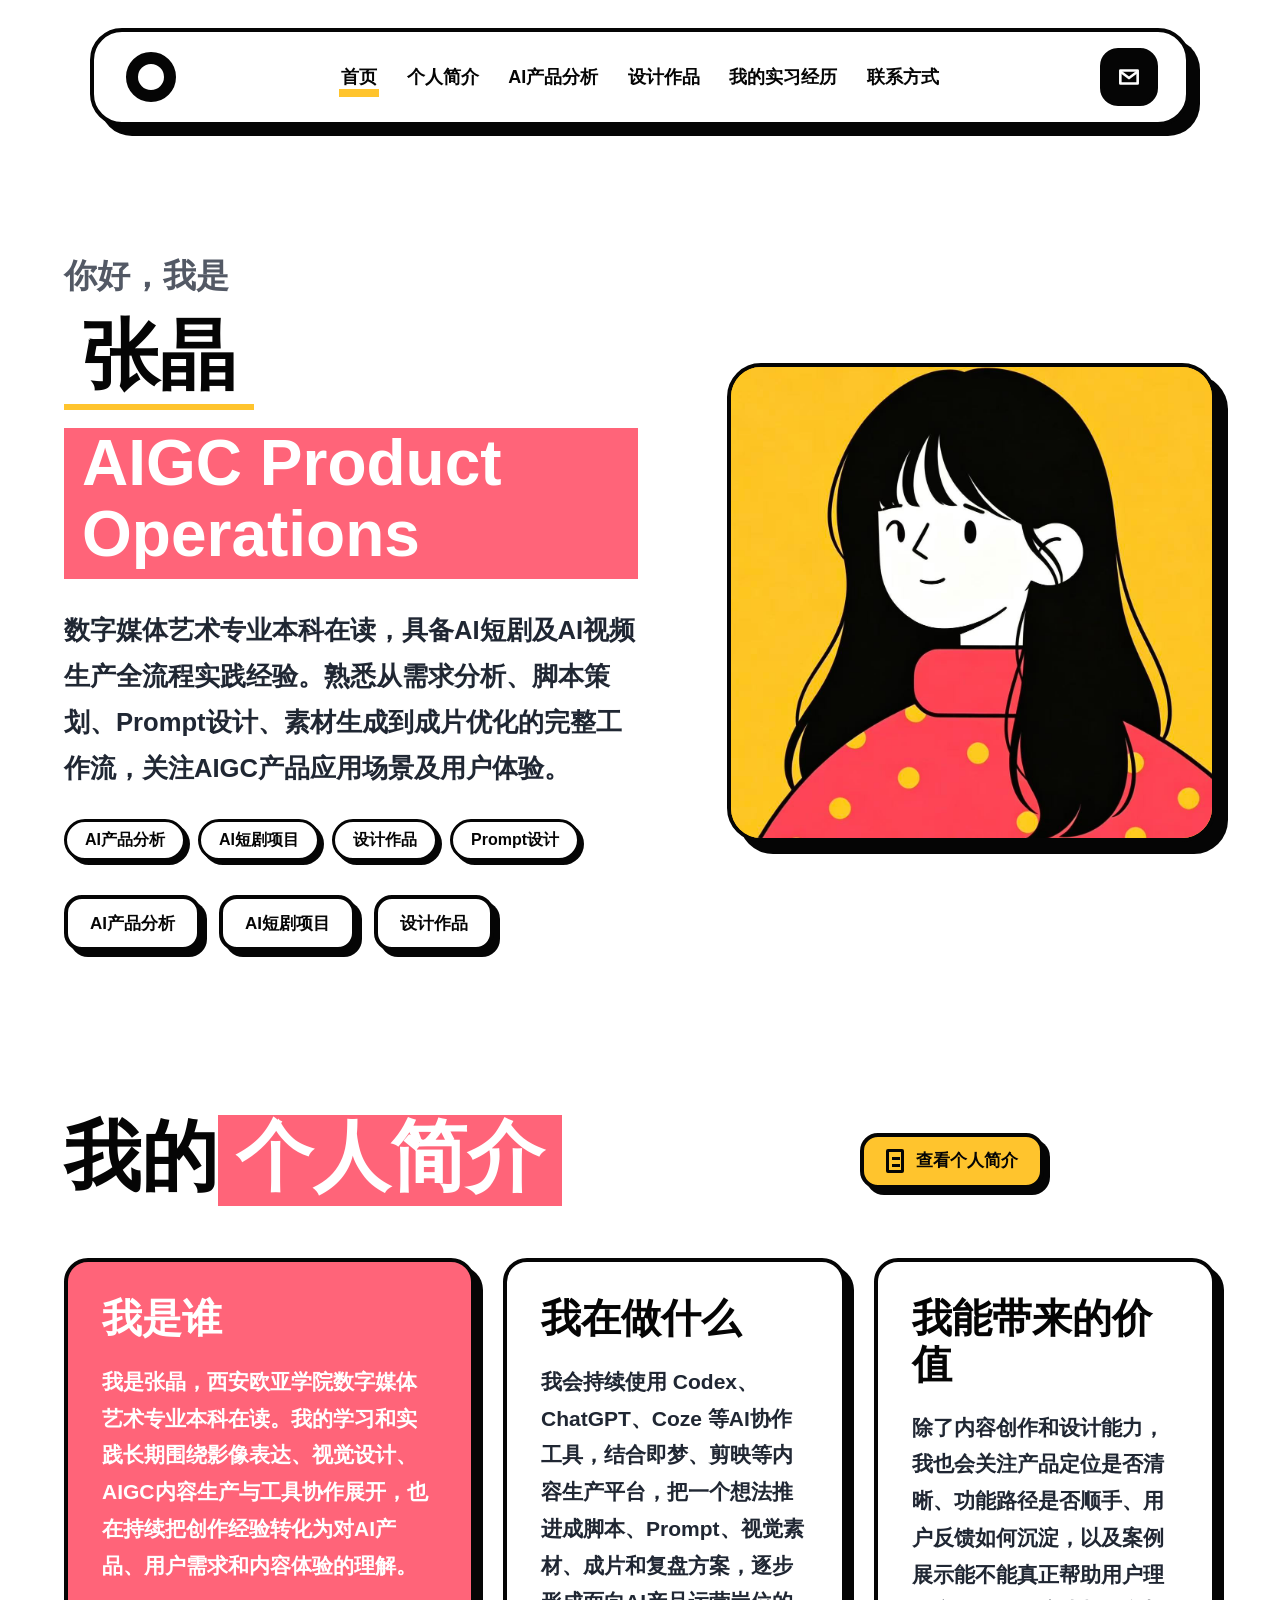
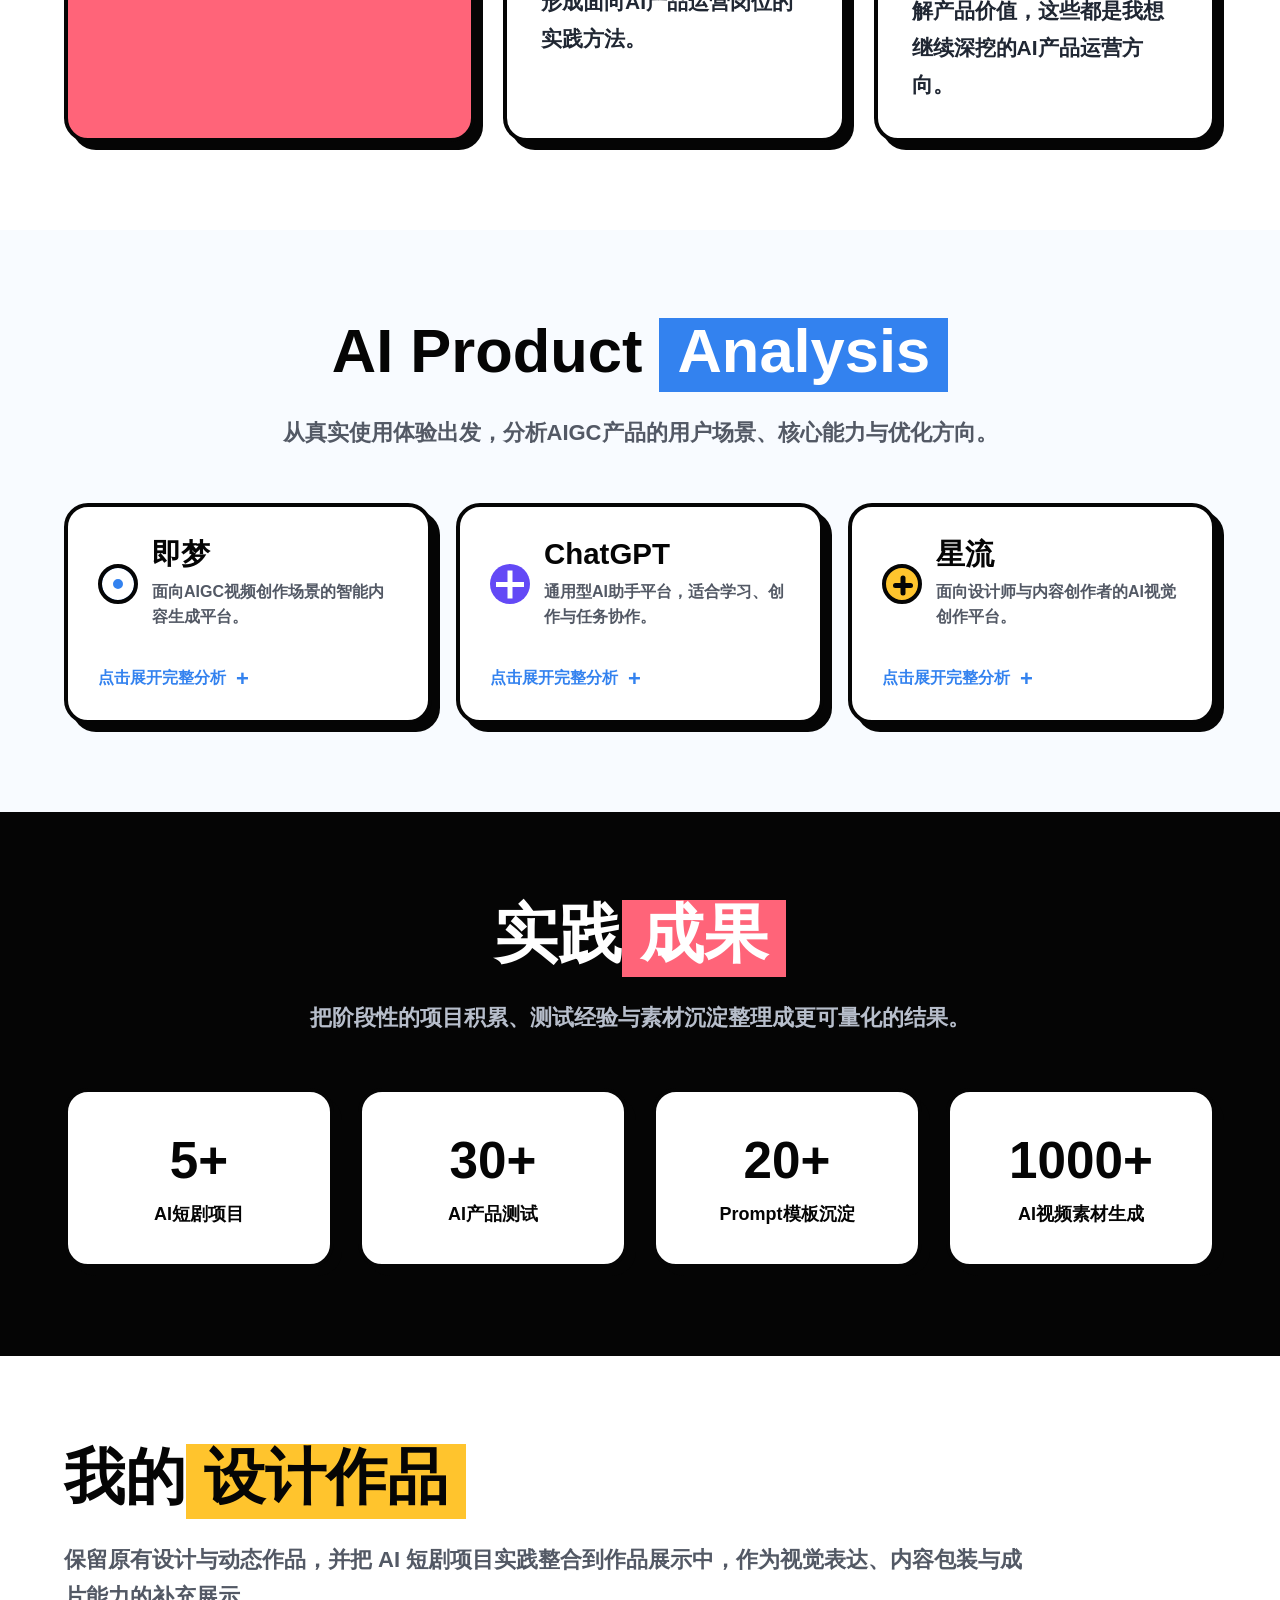
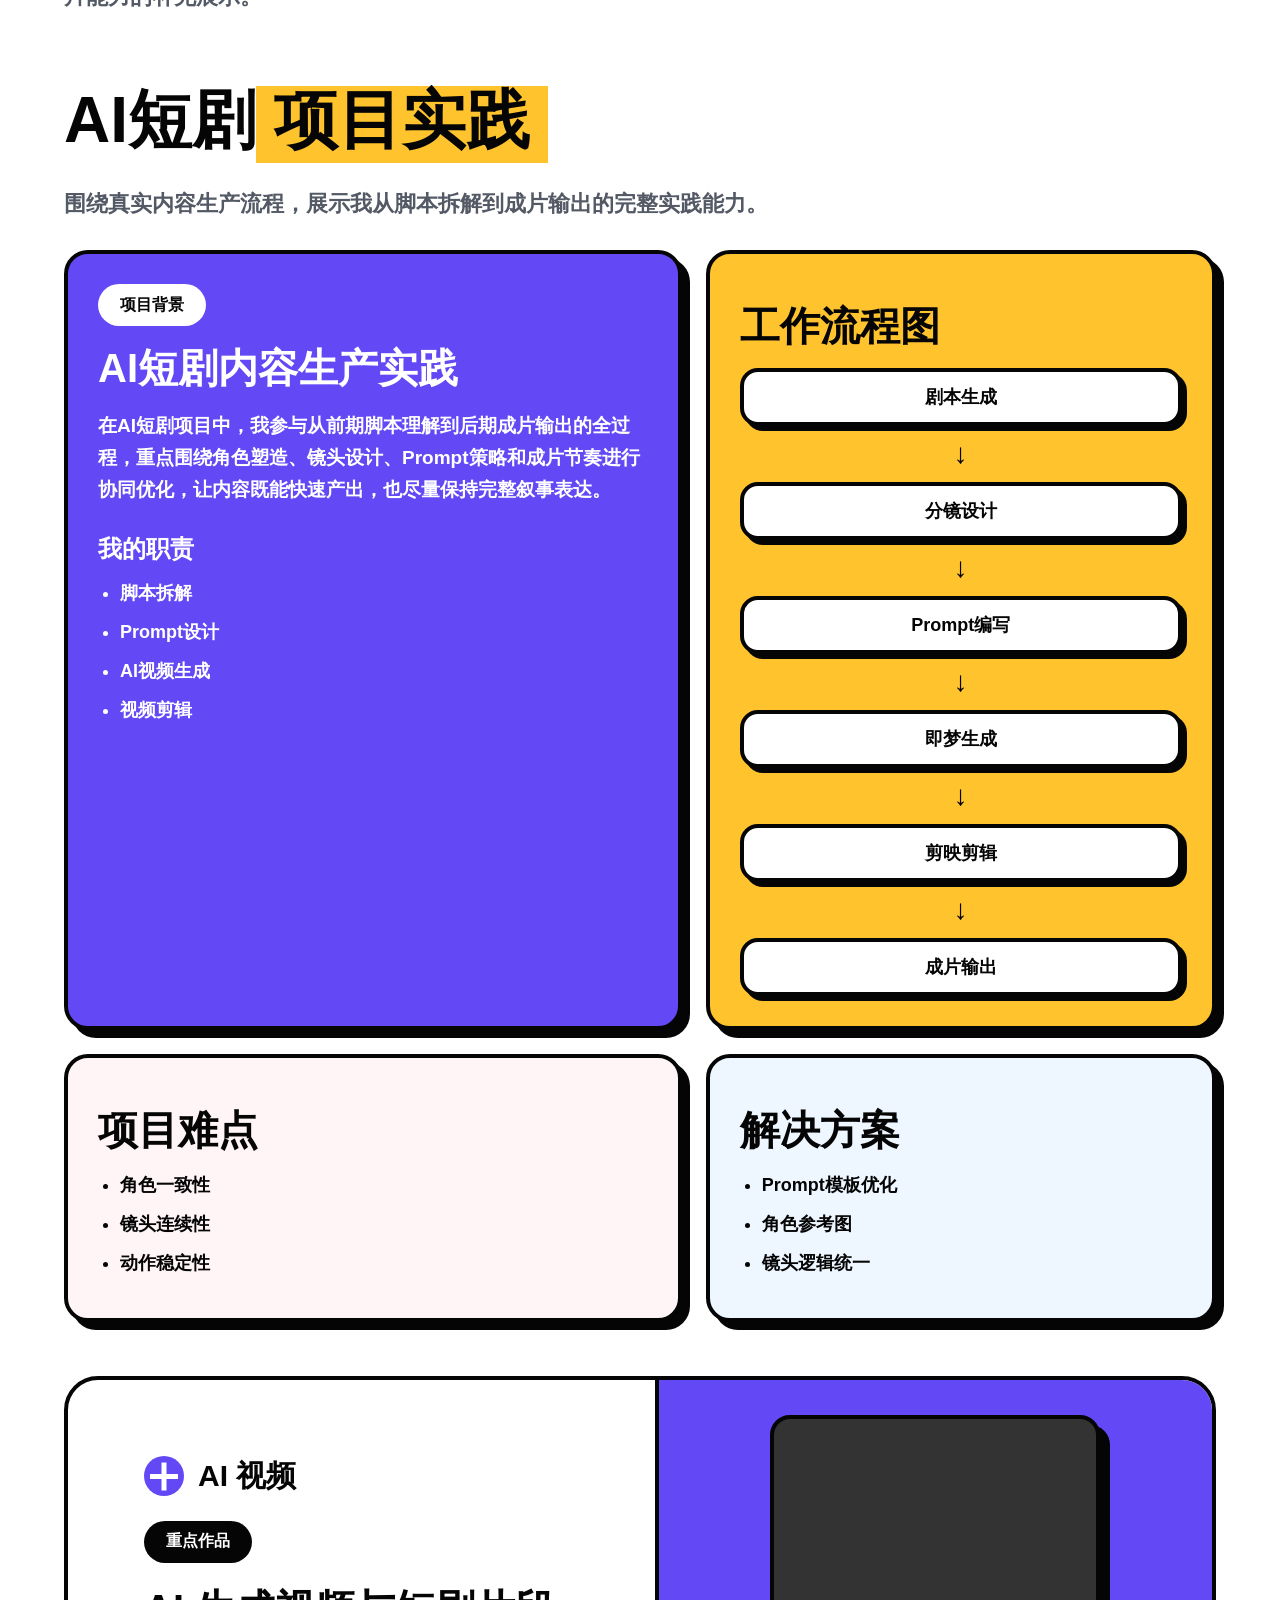
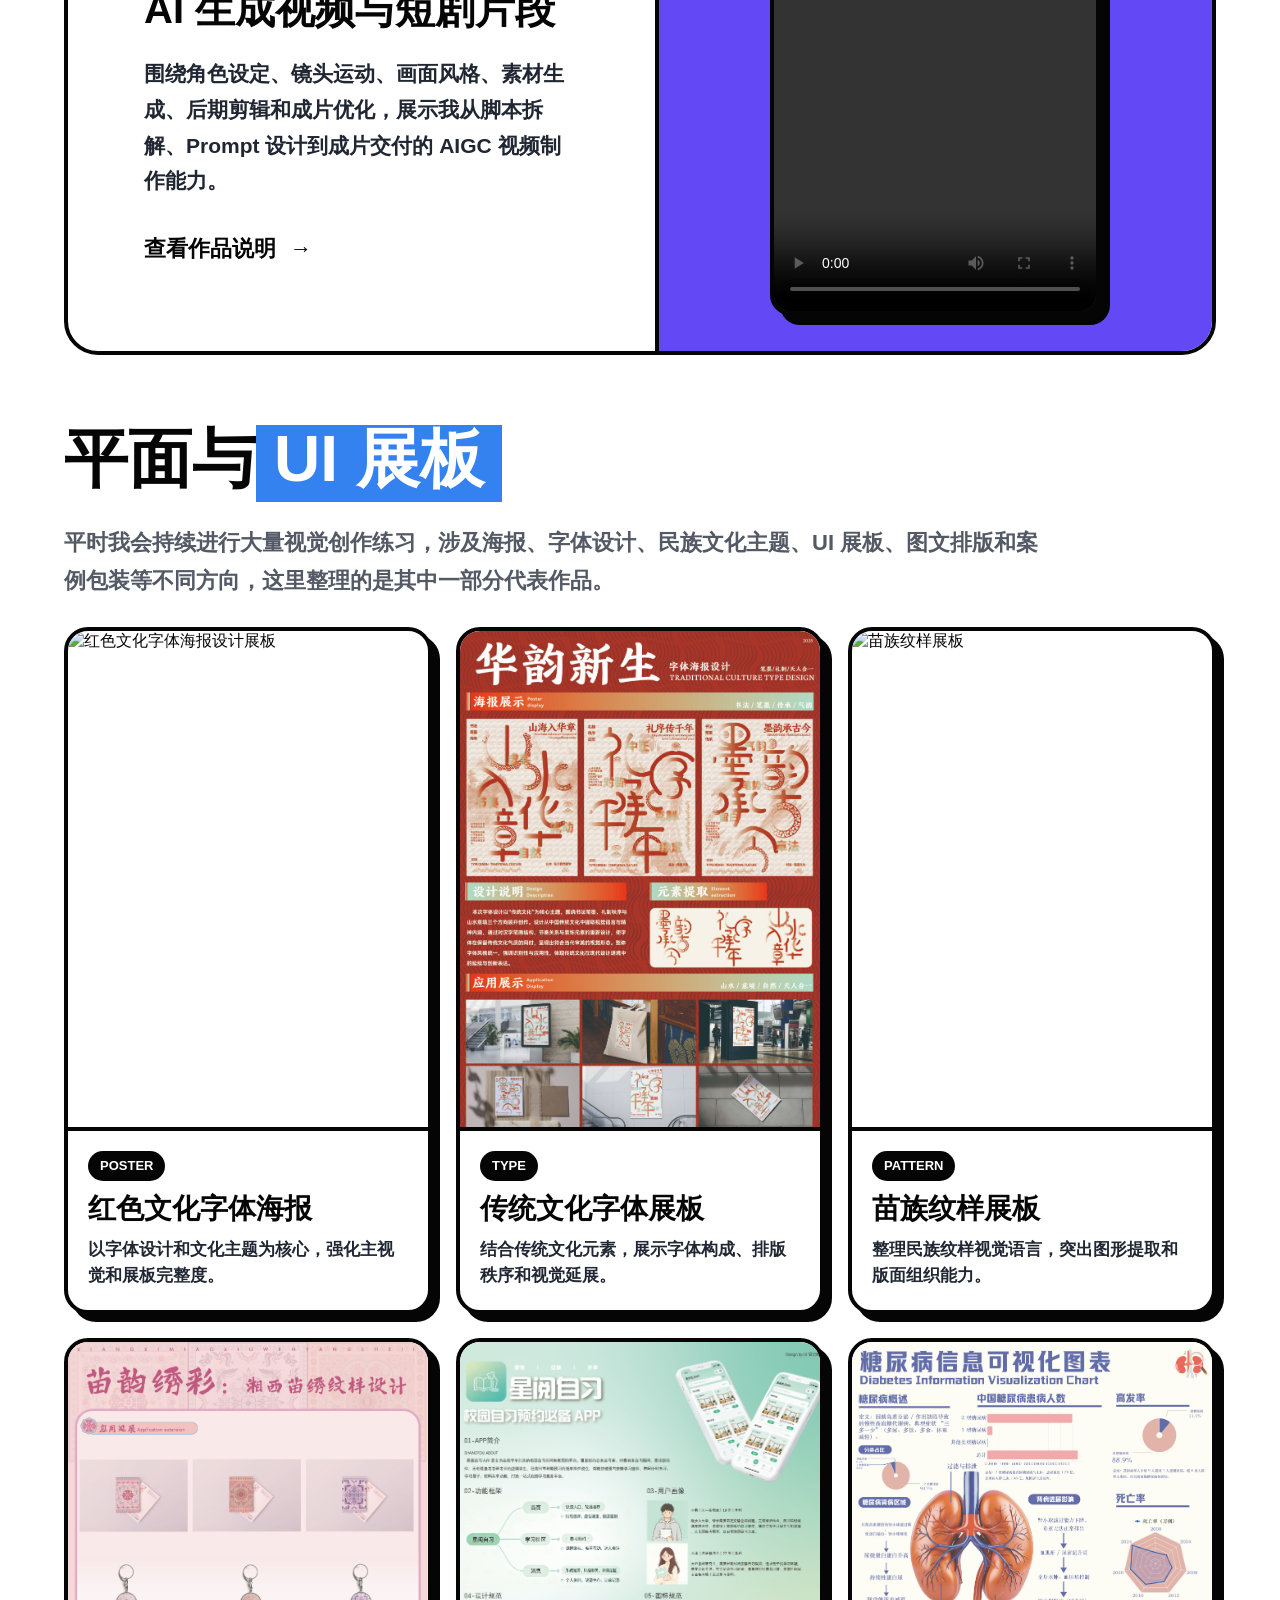
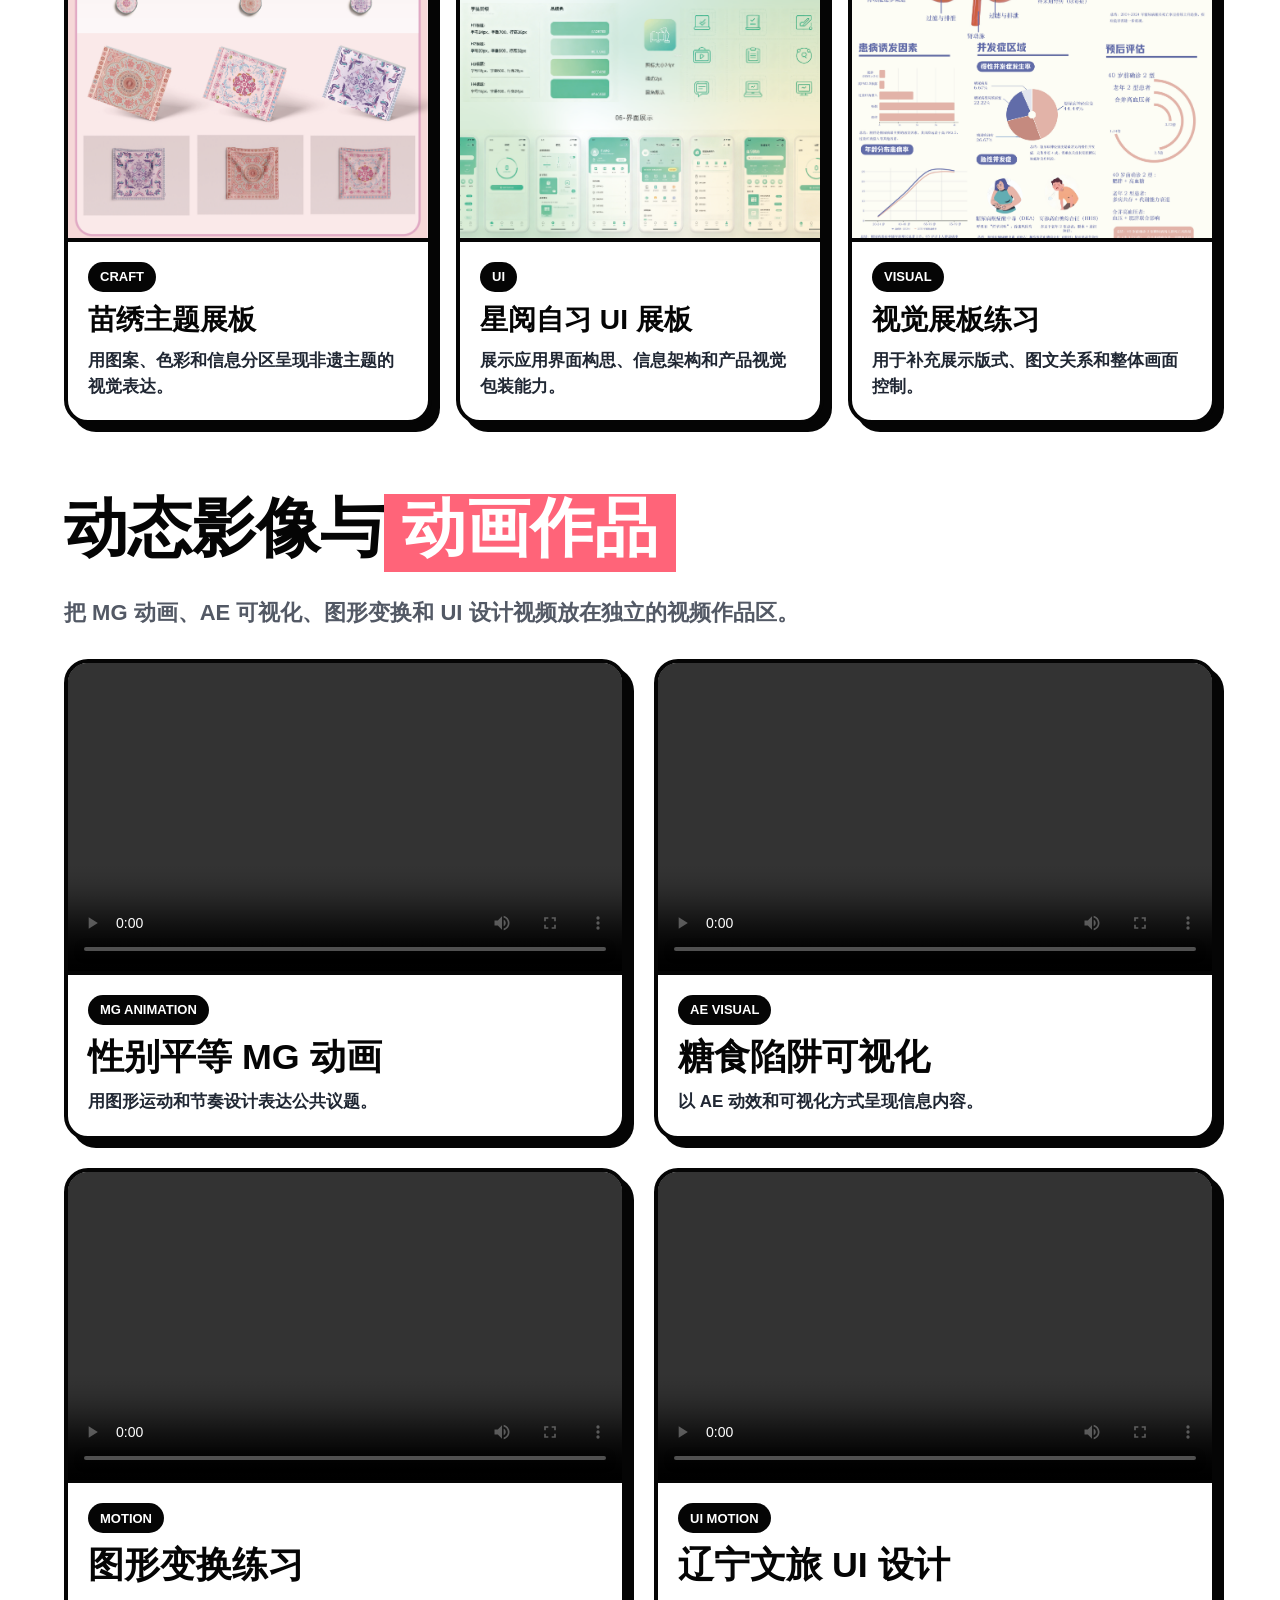
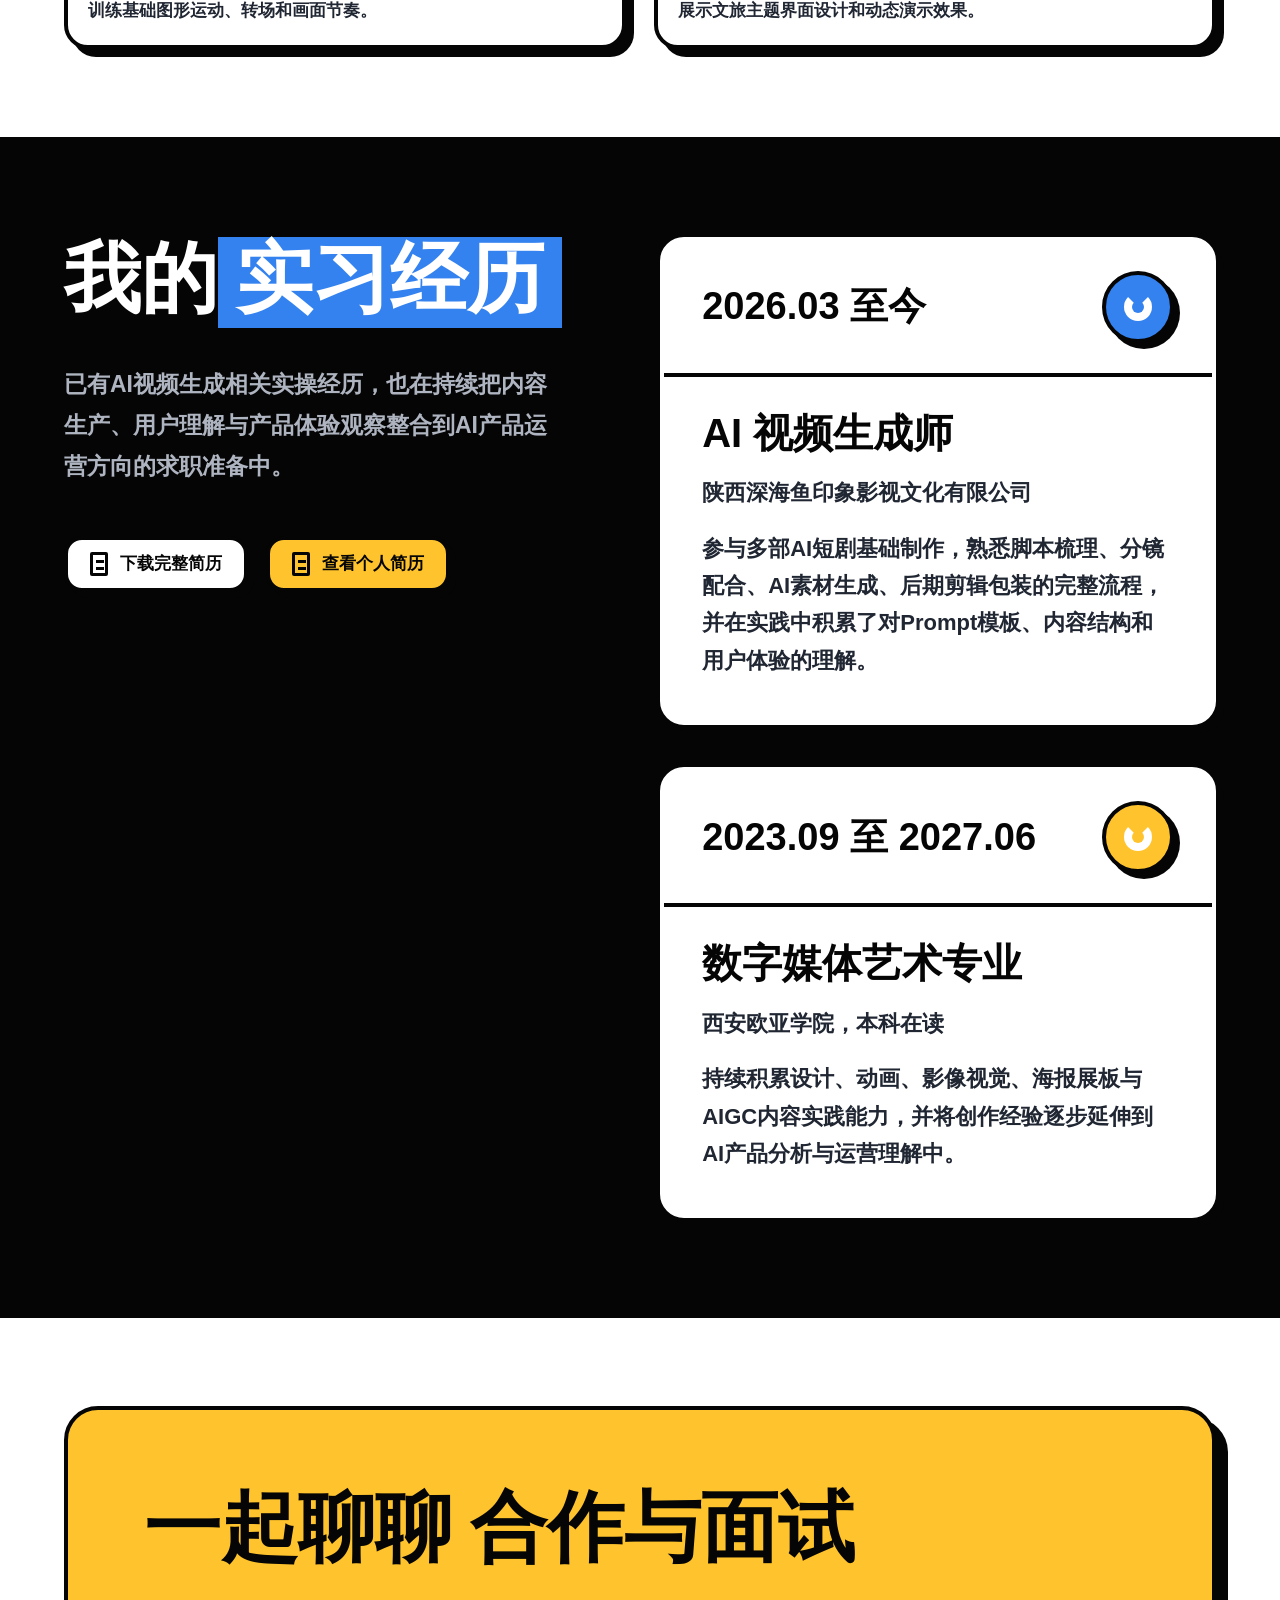
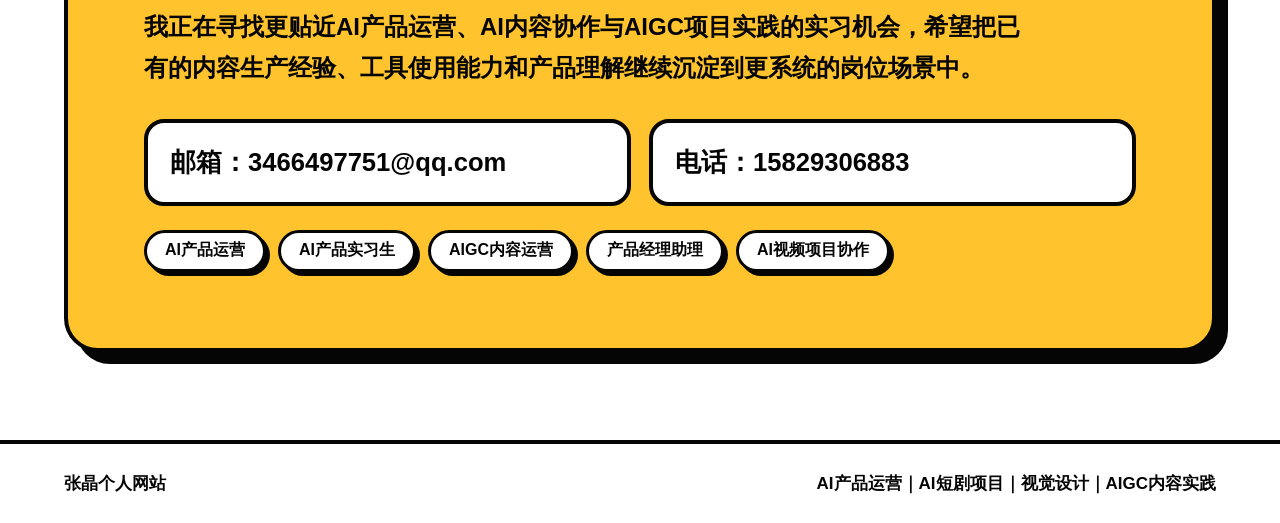
==== commit 0ba2b6d3: "Remove trailing newline from index.html" ====
--- a/styles.css
+++ b/styles.css
@@ -482,6 +482,11 @@
   background: #f8fbff;
 }
 
+.analysis .section-title.centered h2,
+.works .section-title.centered h2 {
+  font-size: clamp(34px, 4.8vw, 64px);
+}
+
 .analysis-grid {
   display: grid;
   grid-template-columns: repeat(3, minmax(0, 1fr));
@@ -750,18 +755,6 @@
 .results {
   background: var(--black);
   color: #fff;
-}
-
-.results .section-title,
-.works .section-title,
-.project-block,
-.work-showcase,
-.asset-gallery,
-.motion-grid,
-.results-grid {
-  width: min(100%, 1100px);
-  margin-right: auto;
-  margin-left: auto;
 }
 
 .results .section-title p {
@@ -808,20 +801,28 @@
   background: #fff;
 }
 
+.works .section-title.centered,
+.works .portfolio-section .section-title.compact {
+  max-width: 1320px;
+  margin-right: 0;
+  margin-left: 0;
+  text-align: left;
+}
+
+.works .section-title.centered p,
+.works .portfolio-section .section-title.compact p {
+  max-width: 980px;
+  margin-right: 0;
+  margin-left: 0;
+}
+
 .project-block {
   margin-bottom: 54px;
 }
 
-.project-block .section-title.compact {
-  max-width: 920px;
-  margin-right: auto;
-  margin-left: auto;
-}
-
 .project-block .section-title.compact h2,
-.works .section-title.centered h2,
 .results .section-title.centered h2 {
-  font-size: clamp(34px, 5.2vw, 76px);
+  font-size: clamp(34px, 5vw, 66px);
 }
 
 .project-layout {
@@ -1037,13 +1038,17 @@
   display: grid;
   grid-template-columns: minmax(320px, 0.9fr) minmax(320px, 1fr);
   gap: clamp(34px, 8vw, 96px);
+  align-items: start;
   padding-top: 100px;
   padding-bottom: 100px;
+  padding-right: clamp(32px, 5vw, 88px);
+  padding-left: clamp(32px, 5vw, 88px);
   background: var(--black);
   color: #fff;
 }
 
 .experience-copy {
+  max-width: 680px;
   position: sticky;
   top: 150px;
   align-self: start;
@@ -1253,15 +1258,6 @@
     position: static;
   }
 
-  .results .section-title,
-  .works .section-title,
-  .project-block,
-  .work-showcase,
-  .asset-gallery,
-  .motion-grid,
-  .results-grid {
-    width: 100%;
-  }
 }
 
 @media (max-width: 700px) {
@@ -1319,6 +1315,18 @@
 
   h2 {
     font-size: clamp(38px, 13vw, 62px);
+  }
+
+  .analysis .section-title.centered h2,
+  .works .section-title.centered h2,
+  .project-block .section-title.compact h2,
+  .results .section-title.centered h2 {
+    font-size: clamp(34px, 11vw, 54px);
+  }
+
+  .works .section-title.centered,
+  .works .portfolio-section .section-title.compact {
+    max-width: none;
   }
 
   .hero-name {
